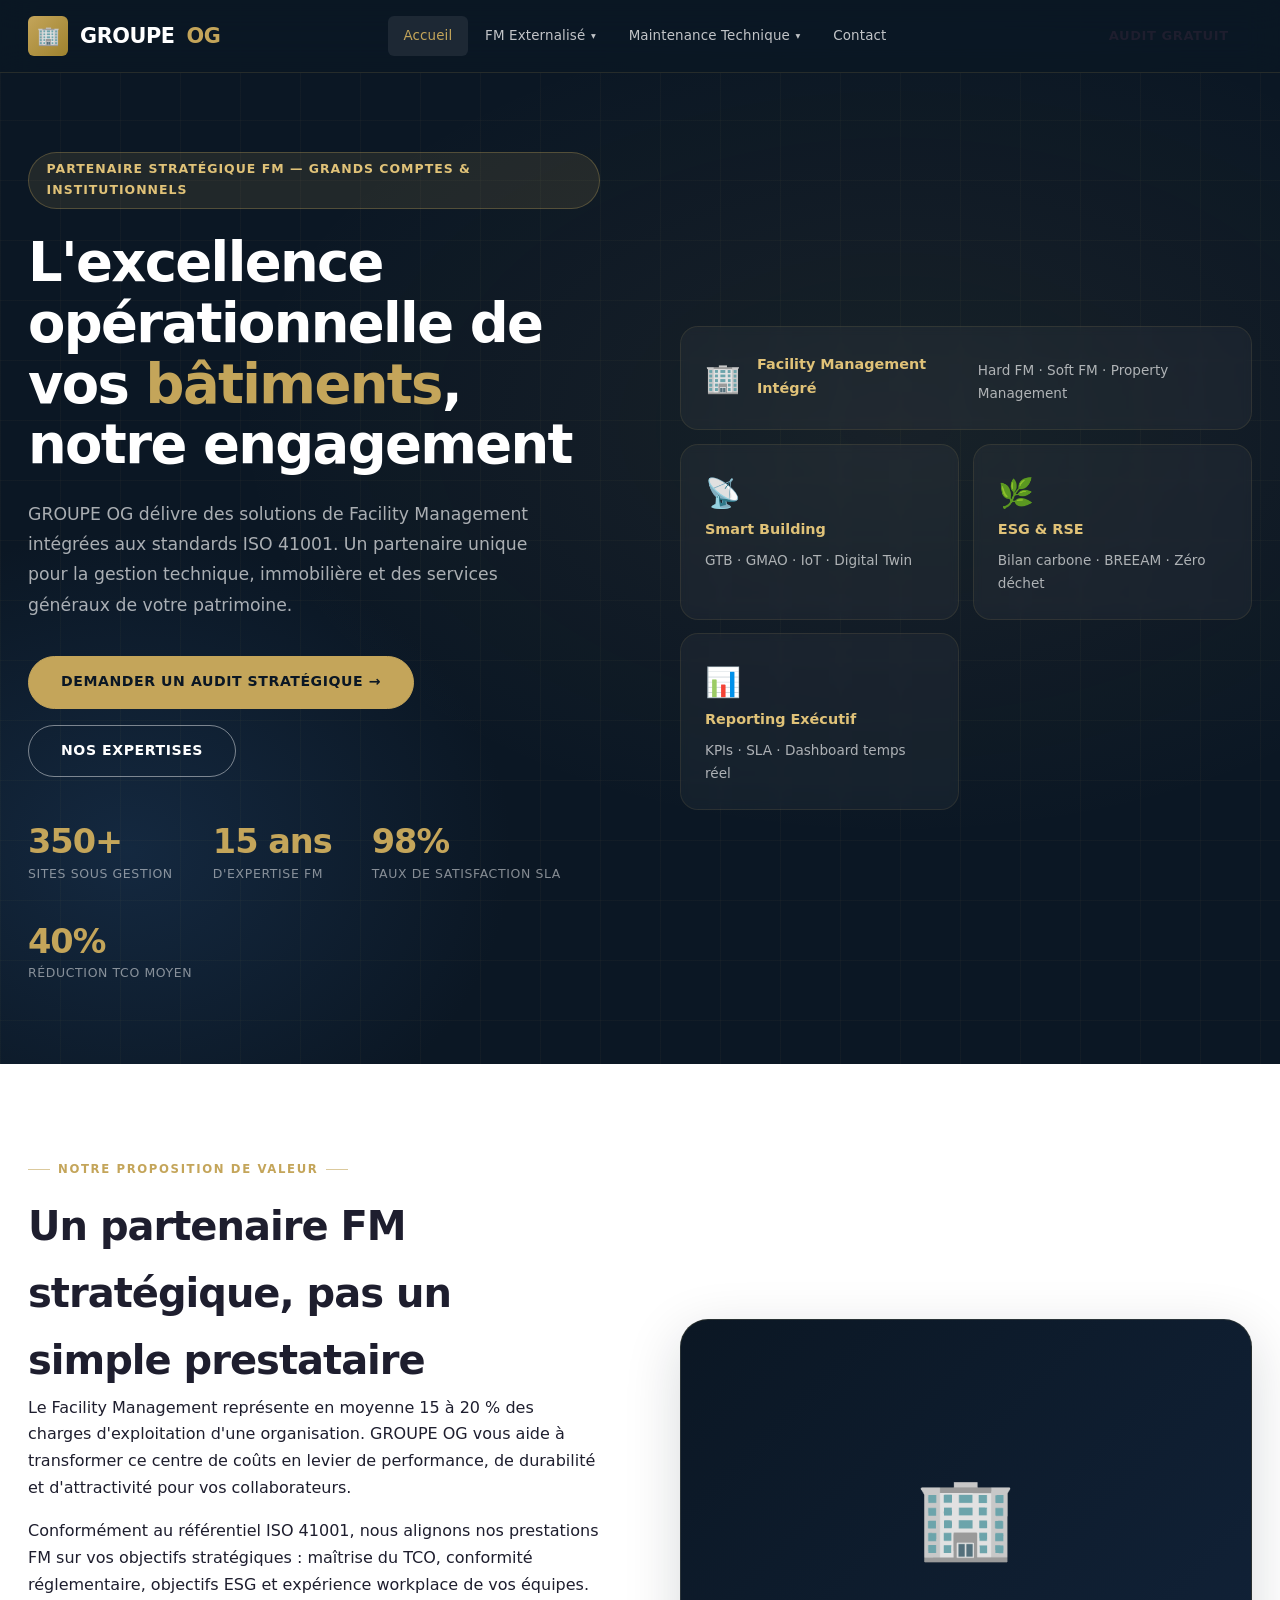
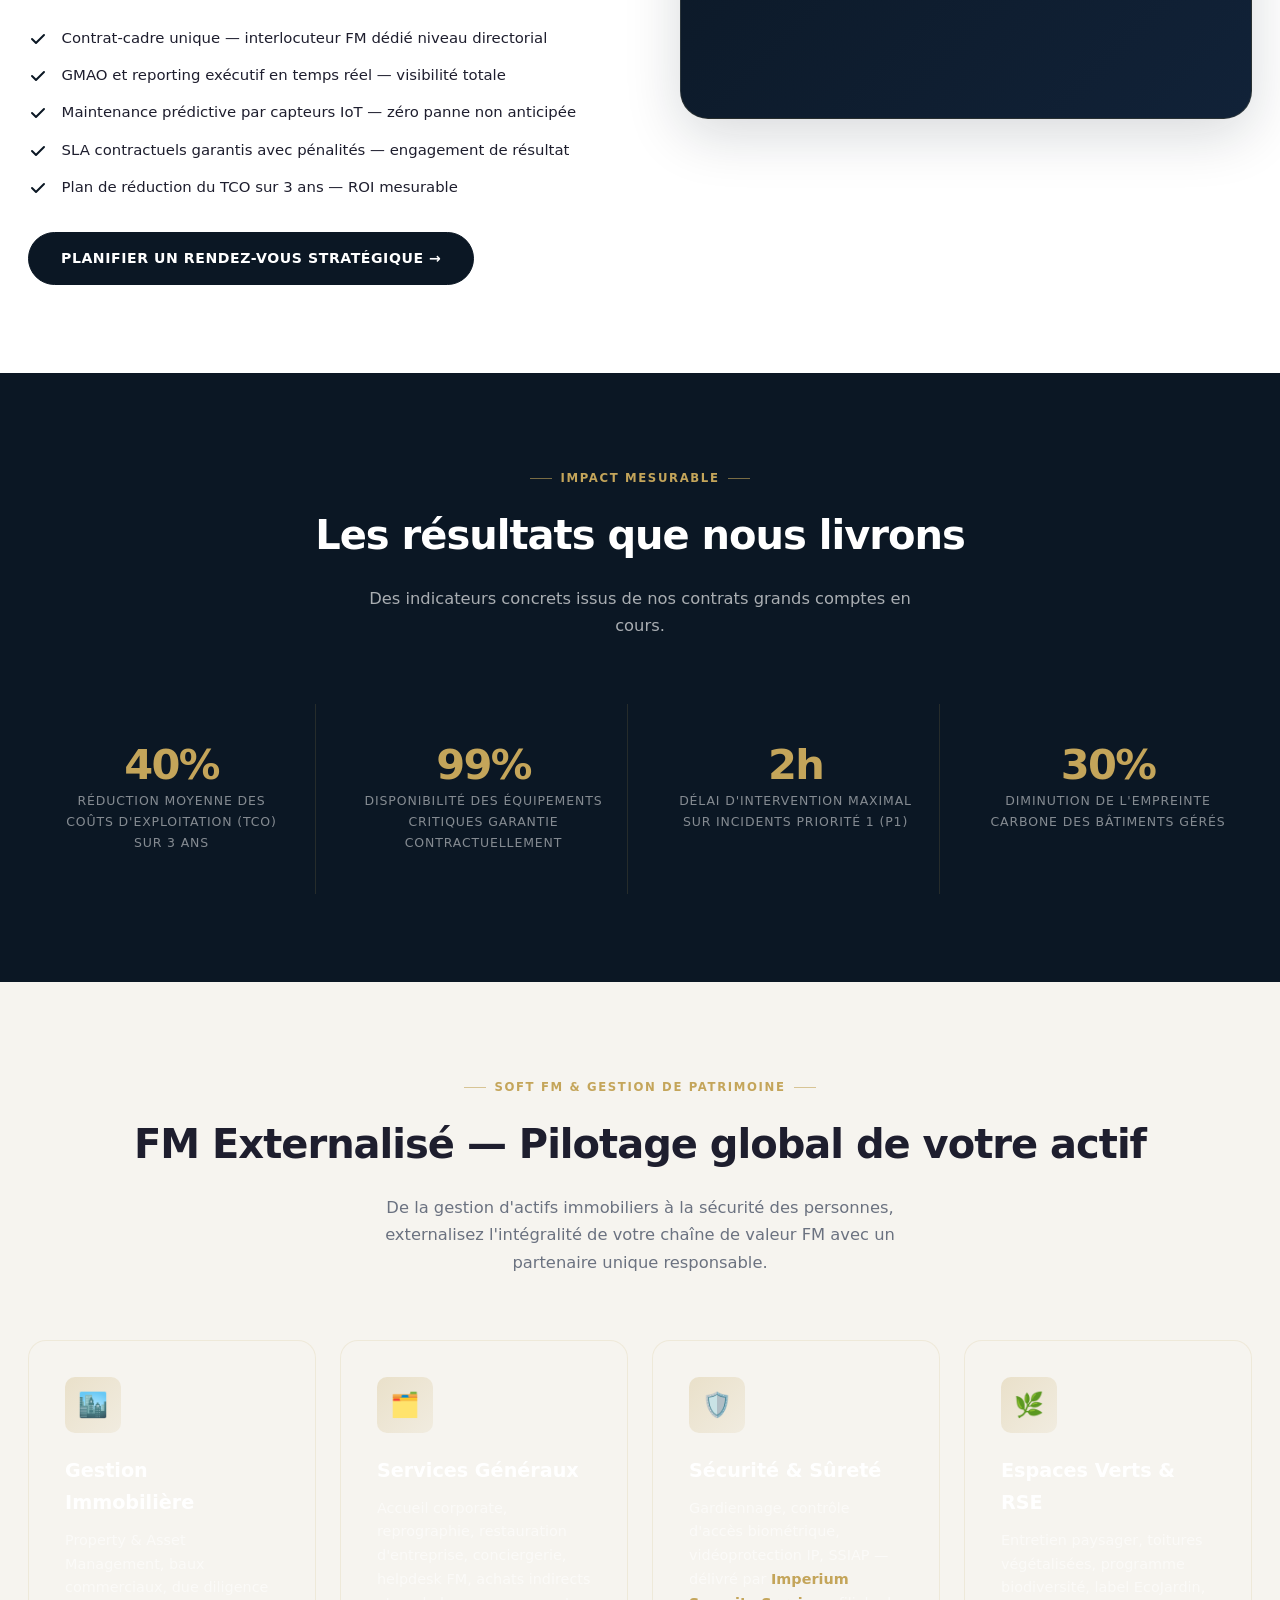
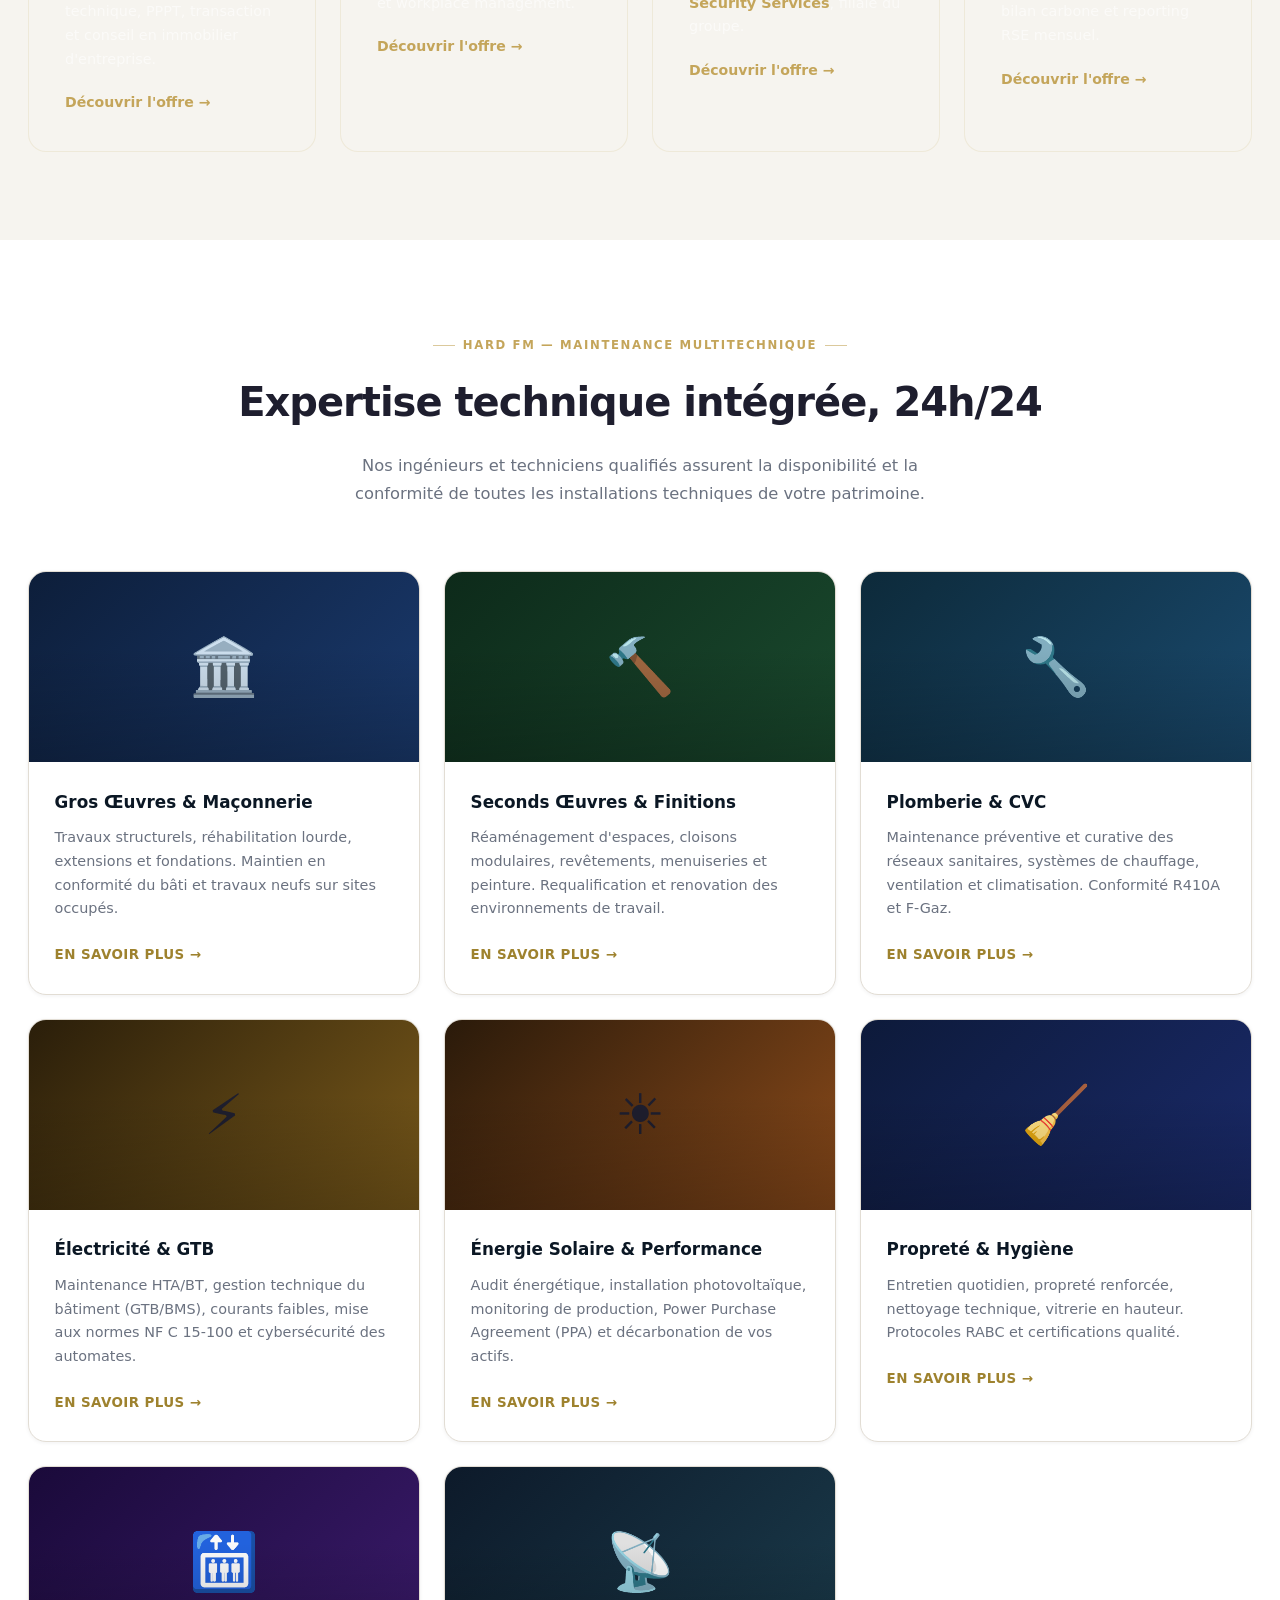
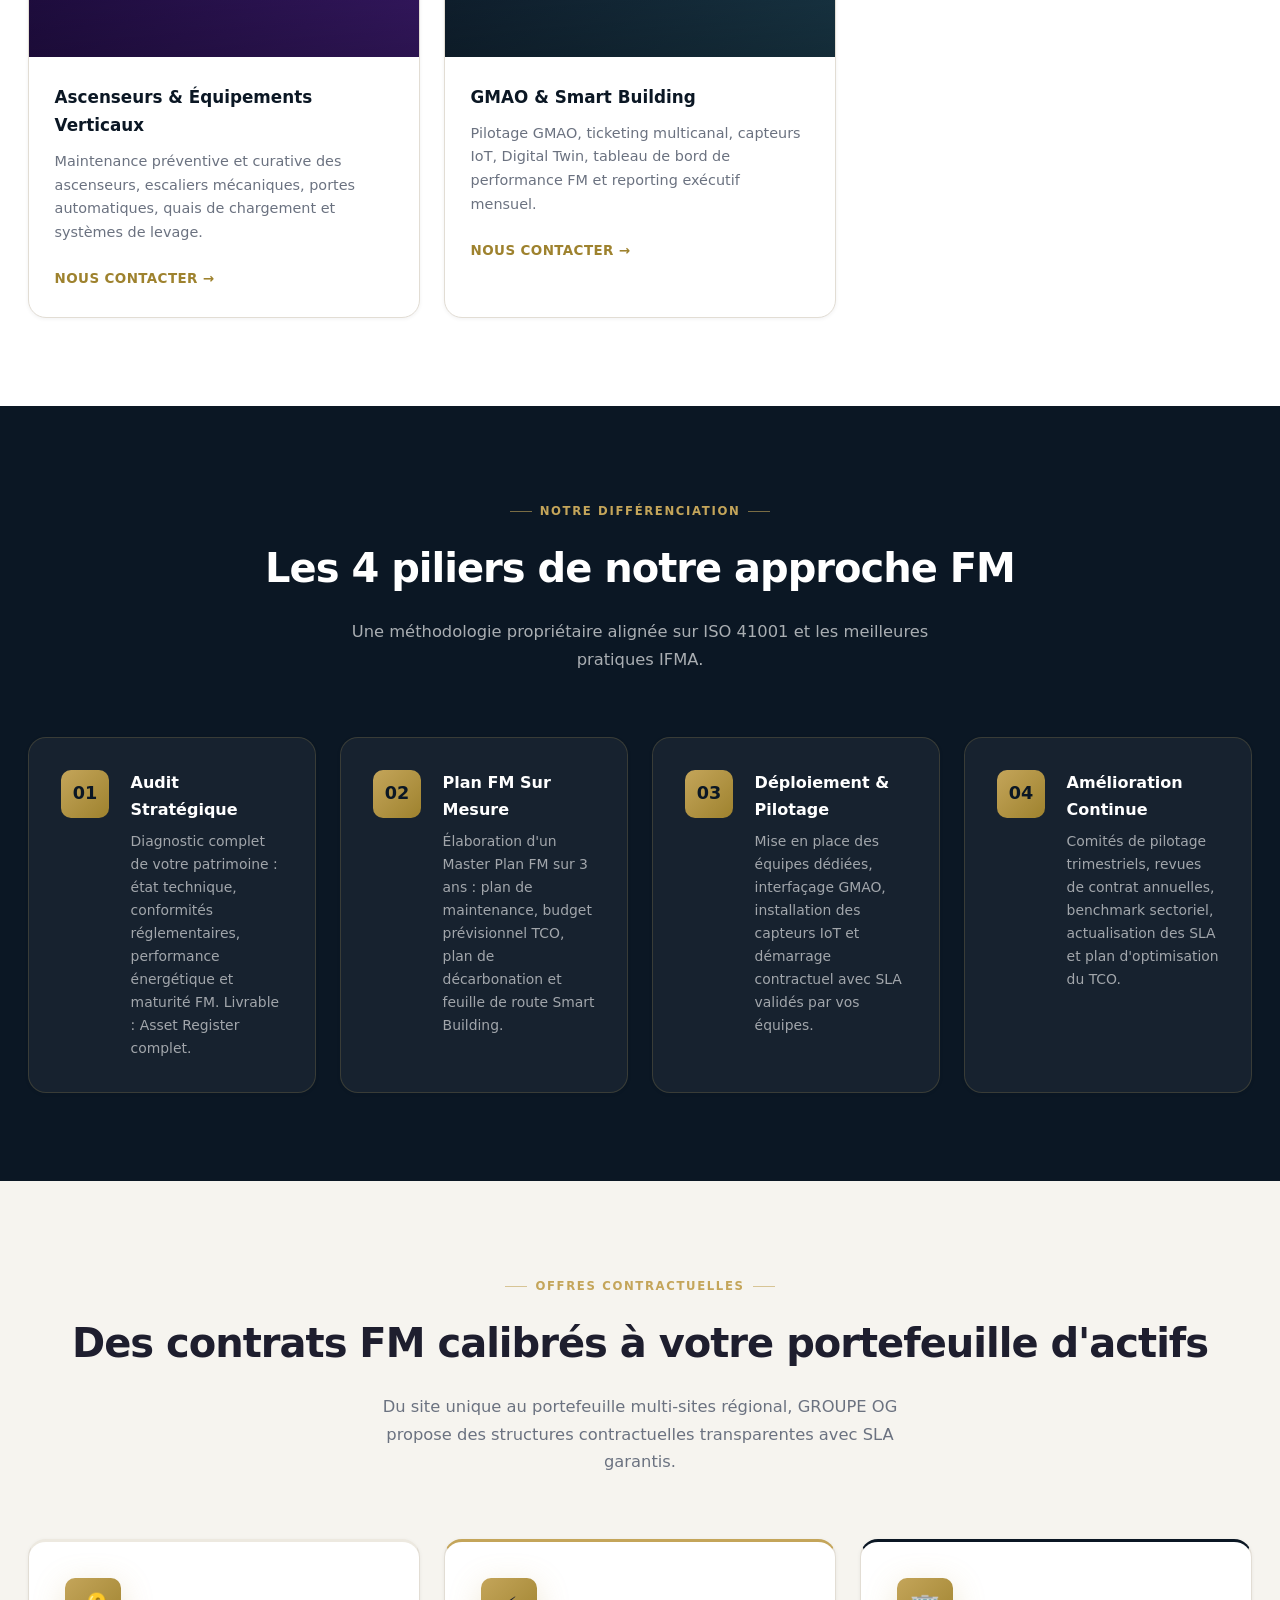
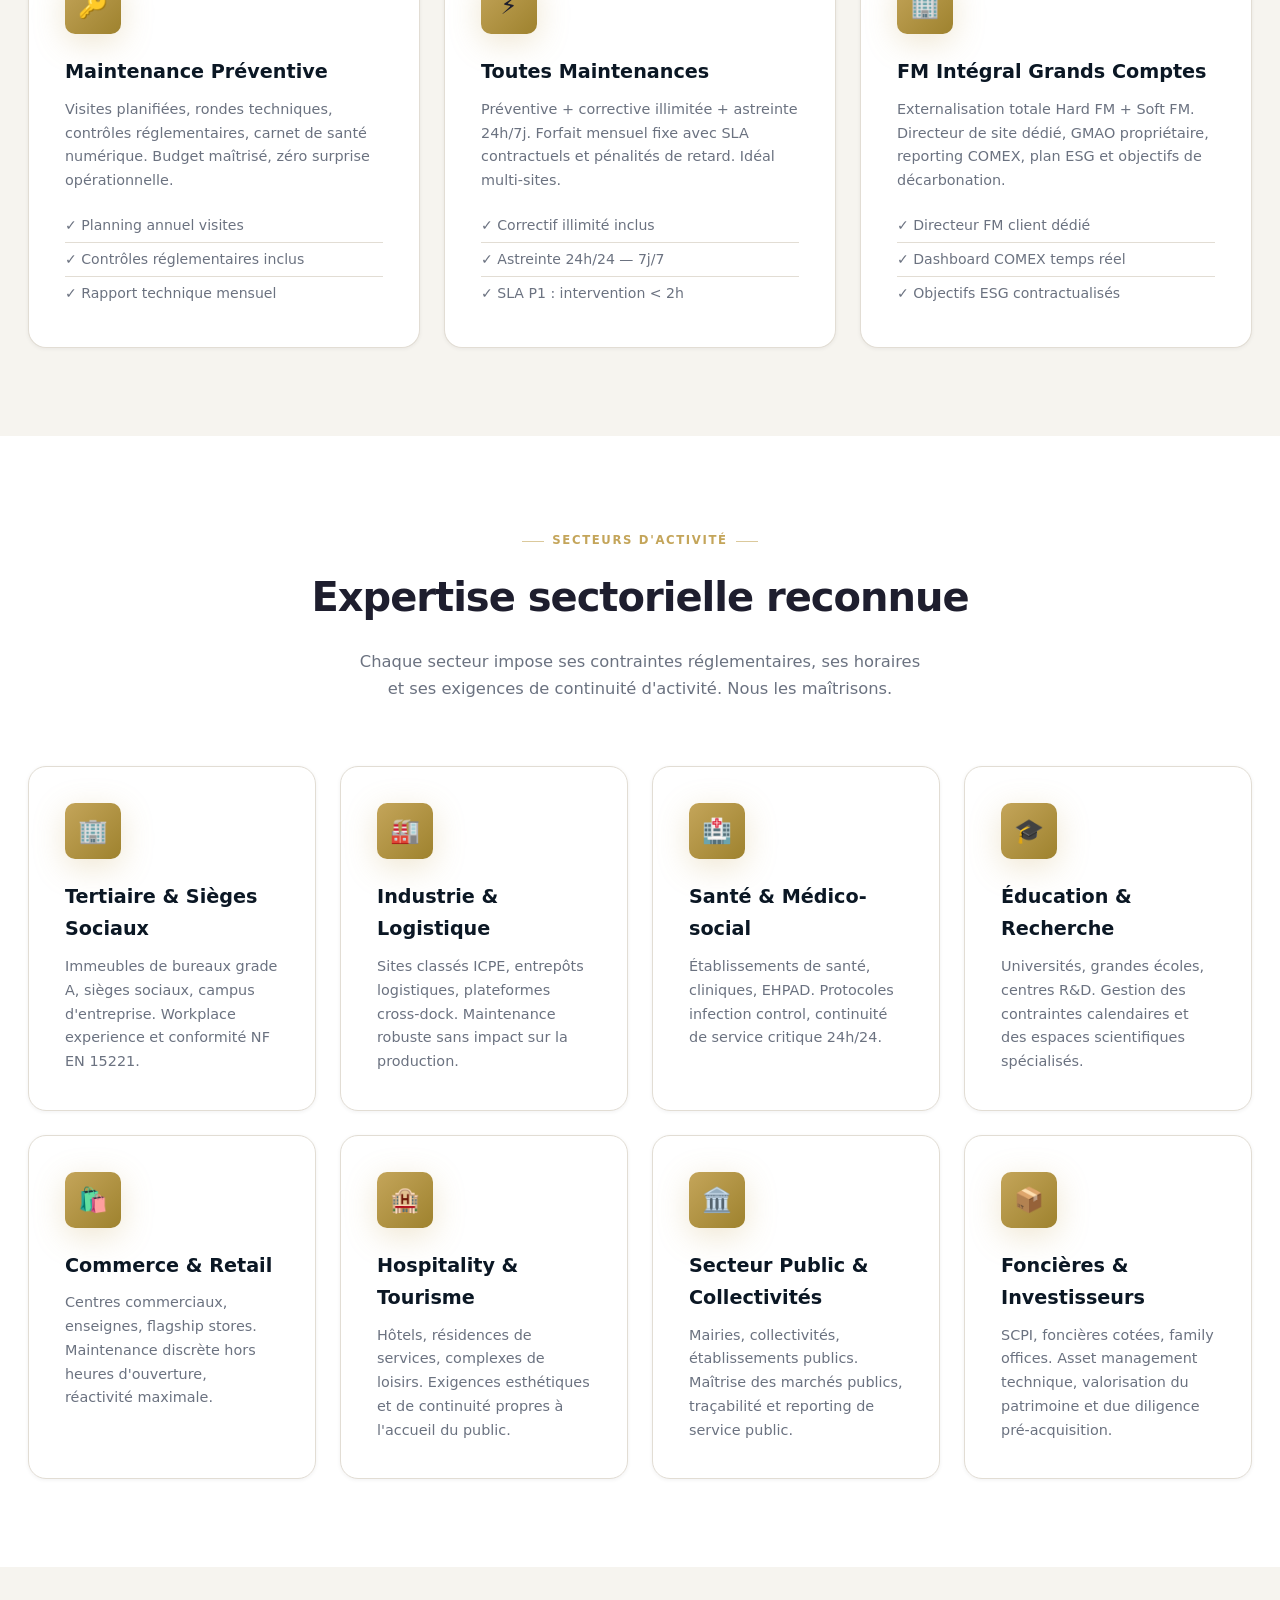
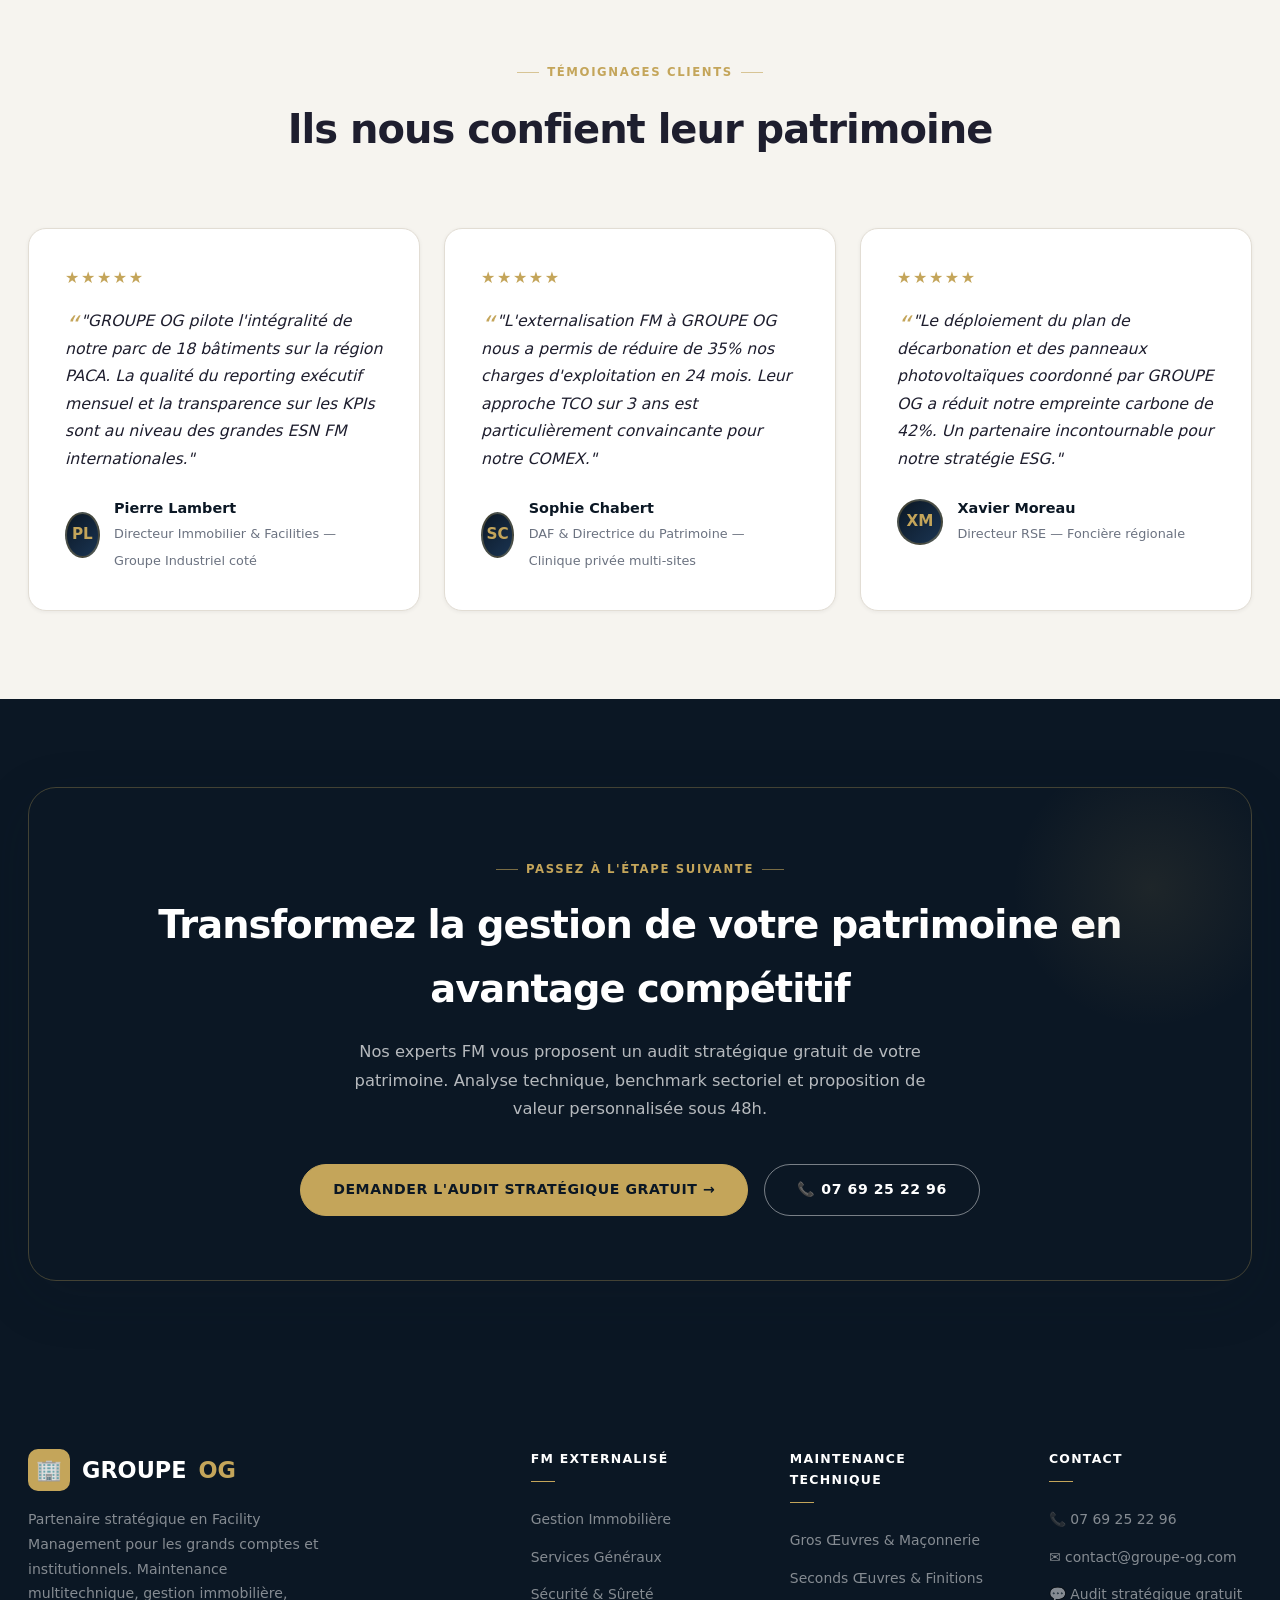
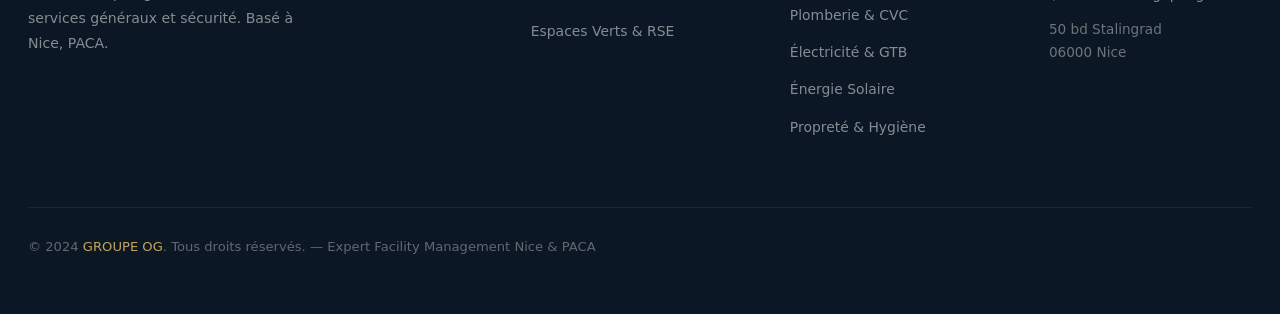
==== index.html @ 207b04fb "Initial commit — site web Groupe OG Co-Authored-By: Claude Sonnet 4.6 <noreply@anthropic.com>" ====
<!DOCTYPE html>
<html lang="fr">
<head>
  <meta charset="UTF-8">
  <meta name="viewport" content="width=device-width, initial-scale=1.0">
  <title>GROUPE OG – Facility Management & Maintenance Multitechnique</title>
  <meta name="description" content="GROUPE OG, partenaire stratégique en Facility Management pour grandes entreprises et institutionnels. ISO 41001, Smart Building, maintenance prédictive, ESG. Solutions FM globales à Nice et PACA.">
  <link rel="stylesheet" href="style.css">
</head>
<body>
<script src="nav.js"></script>

<!-- ========== HERO ========== -->
<section class="hero">
  <div class="hero-bg-pattern"></div>
  <div class="hero-bg-lines"></div>
  <div class="hero-container">
    <div class="hero-text">
      <div class="hero-tag">Partenaire stratégique FM — Grands Comptes &amp; Institutionnels</div>
      <h1 class="hero-title">L'excellence opérationnelle de vos <em>bâtiments</em>, notre engagement</h1>
      <p class="hero-desc">GROUPE OG délivre des solutions de Facility Management intégrées aux standards ISO 41001. Un partenaire unique pour la gestion technique, immobilière et des services généraux de votre patrimoine.</p>
      <div class="hero-btns">
        <a href="contact.html" class="btn btn-gold">Demander un audit stratégique →</a>
        <a href="#services" class="btn btn-outline-white">Nos expertises</a>
      </div>
      <div class="hero-stats">
        <div class="stat"><span class="stat-num" data-count="350" data-suffix="+">0+</span><span class="stat-label">Sites sous gestion</span></div>
        <div class="stat"><span class="stat-num" data-count="15" data-suffix=" ans">0 ans</span><span class="stat-label">D'expertise FM</span></div>
        <div class="stat"><span class="stat-num" data-count="98" data-suffix="%">0%</span><span class="stat-label">Taux de satisfaction SLA</span></div>
        <div class="stat"><span class="stat-num" data-count="40" data-suffix="%">0%</span><span class="stat-label">Réduction TCO moyen</span></div>
      </div>
    </div>
    <div class="hero-visual">
      <div class="hero-card">
        <div class="card-icon">🏢</div>
        <h4>Facility Management Intégré</h4>
        <p style="color:rgba(255,255,255,.65);font-size:.85rem;margin:.5rem 0 0">Hard FM · Soft FM · Property Management</p>
      </div>
      <div class="hero-card">
        <div class="card-icon">📡</div>
        <h4>Smart Building</h4>
        <p style="color:rgba(255,255,255,.65);font-size:.85rem;margin:.5rem 0 0">GTB · GMAO · IoT · Digital Twin</p>
      </div>
      <div class="hero-card">
        <div class="card-icon">🌿</div>
        <h4>ESG &amp; RSE</h4>
        <p style="color:rgba(255,255,255,.65);font-size:.85rem;margin:.5rem 0 0">Bilan carbone · BREEAM · Zéro déchet</p>
      </div>
      <div class="hero-card">
        <div class="card-icon">📊</div>
        <h4>Reporting Exécutif</h4>
        <p style="color:rgba(255,255,255,.65);font-size:.85rem;margin:.5rem 0 0">KPIs · SLA · Dashboard temps réel</p>
      </div>
    </div>
  </div>
</section>


<!-- ========== PROPOSITION DE VALEUR ========== -->
<section class="section">
  <div class="container">
    <div class="two-col">
      <div>
        <div class="eyebrow">Notre proposition de valeur</div>
        <h2>Un partenaire FM stratégique, pas un simple prestataire</h2>
        <p>Le Facility Management représente en moyenne 15 à 20 % des charges d'exploitation d'une organisation. GROUPE OG vous aide à transformer ce centre de coûts en levier de performance, de durabilité et d'attractivité pour vos collaborateurs.</p>
        <p>Conformément au référentiel ISO 41001, nous alignons nos prestations FM sur vos objectifs stratégiques : maîtrise du TCO, conformité réglementaire, objectifs ESG et expérience workplace de vos équipes.</p>
        <div class="check-list">
          <div class="check-item"><span>Contrat-cadre unique — interlocuteur FM dédié niveau directorial</span></div>
          <div class="check-item"><span>GMAO et reporting exécutif en temps réel — visibilité totale</span></div>
          <div class="check-item"><span>Maintenance prédictive par capteurs IoT — zéro panne non anticipée</span></div>
          <div class="check-item"><span>SLA contractuels garantis avec pénalités — engagement de résultat</span></div>
          <div class="check-item"><span>Plan de réduction du TCO sur 3 ans — ROI mesurable</span></div>
        </div>
        <a href="contact.html" class="btn btn-navy" style="margin-top:2rem;display:inline-block;">Planifier un rendez-vous stratégique →</a>
      </div>
      <div class="content-visual" style="background:linear-gradient(135deg,var(--navy),var(--navy-mid));color:var(--gold);font-size:5rem;">🏢</div>
    </div>
  </div>
</section>

<!-- ========== STATS IMPACT ========== -->
<section class="section section-dark">
  <div class="container">
    <div class="section-header">
      <div class="eyebrow" style="color:var(--gold);">Impact mesurable</div>
      <h2 style="color:white;">Les résultats que nous livrons</h2>
      <p style="color:rgba(255,255,255,.65);">Des indicateurs concrets issus de nos contrats grands comptes en cours.</p>
    </div>
    <div class="cards-grid cards-grid-4">
      <div class="stat-card">
        <span class="stat-num" data-count="40" data-suffix="%">0%</span>
        <span class="stat-label">Réduction moyenne des coûts d'exploitation (TCO) sur 3 ans</span>
      </div>
      <div class="stat-card">
        <span class="stat-num" data-count="99" data-suffix="%">0%</span>
        <span class="stat-label">Disponibilité des équipements critiques garantie contractuellement</span>
      </div>
      <div class="stat-card">
        <span class="stat-num" data-count="2" data-suffix="h">0h</span>
        <span class="stat-label">Délai d'intervention maximal sur incidents priorité 1 (P1)</span>
      </div>
      <div class="stat-card">
        <span class="stat-num" data-count="30" data-suffix="%">0%</span>
        <span class="stat-label">Diminution de l'empreinte carbone des bâtiments gérés</span>
      </div>
    </div>
  </div>
</section>

<!-- ========== FM EXTERNALISÉ ========== -->
<section class="section section-light" id="services">
  <div class="container">
    <div class="section-header">
      <div class="eyebrow">Soft FM &amp; Gestion de patrimoine</div>
      <h2>FM Externalisé — Pilotage global de votre actif</h2>
      <p>De la gestion d'actifs immobiliers à la sécurité des personnes, externalisez l'intégralité de votre chaîne de valeur FM avec un partenaire unique responsable.</p>
    </div>
    <div class="cards-grid cards-grid-4">

      <div class="feature-card-dark" onclick="location.href='immobilier.html'" style="cursor:pointer;">
        <div class="feature-icon" style="color:var(--gold);">🏙️</div>
        <h3>Gestion Immobilière</h3>
        <p>Property &amp; Asset Management, baux commerciaux, due diligence technique, PPPT, transaction et conseil en immobilier d'entreprise.</p>
        <a href="immobilier.html" style="color:var(--gold);font-weight:700;font-size:.88rem;display:block;margin-top:1.25rem;text-decoration:none;">Découvrir l'offre →</a>
      </div>

      <div class="feature-card-dark" onclick="location.href='services-generaux.html'" style="cursor:pointer;">
        <div class="feature-icon" style="color:var(--gold);">🗂️</div>
        <h3>Services Généraux</h3>
        <p>Accueil corporate, reprographie, restauration d'entreprise, conciergerie, helpdesk FM, achats indirects et workplace management.</p>
        <a href="services-generaux.html" style="color:var(--gold);font-weight:700;font-size:.88rem;display:block;margin-top:1.25rem;text-decoration:none;">Découvrir l'offre →</a>
      </div>

      <div class="feature-card-dark" onclick="location.href='securite-surete.html'" style="cursor:pointer;">
        <div class="feature-icon" style="color:var(--gold);">🛡️</div>
        <h3>Sécurité &amp; Sûreté</h3>
        <p>Gardiennage, contrôle d'accès biométrique, vidéoprotection IP, SSIAP — délivré par <strong style="color:var(--gold);">Imperium Security Services</strong>, filiale du groupe.</p>
        <a href="securite-surete.html" style="color:var(--gold);font-weight:700;font-size:.88rem;display:block;margin-top:1.25rem;text-decoration:none;">Découvrir l'offre →</a>
      </div>

      <div class="feature-card-dark" onclick="location.href='espaces-verts.html'" style="cursor:pointer;">
        <div class="feature-icon" style="color:var(--gold);">🌿</div>
        <h3>Espaces Verts &amp; RSE</h3>
        <p>Entretien paysager, toitures végétalisées, programme biodiversité, label EcoJardin, bilan carbone et reporting RSE mensuel.</p>
        <a href="espaces-verts.html" style="color:var(--gold);font-weight:700;font-size:.88rem;display:block;margin-top:1.25rem;text-decoration:none;">Découvrir l'offre →</a>
      </div>

    </div>
  </div>
</section>

<!-- ========== MAINTENANCE TECHNIQUE ========== -->
<section class="section">
  <div class="container">
    <div class="section-header">
      <div class="eyebrow">Hard FM — Maintenance multitechnique</div>
      <h2>Expertise technique intégrée, 24h/24</h2>
      <p>Nos ingénieurs et techniciens qualifiés assurent la disponibilité et la conformité de toutes les installations techniques de votre patrimoine.</p>
    </div>
    <div class="cards-grid cards-grid-3">

      <div class="service-card">
        <div class="service-card-img" style="background:linear-gradient(135deg,#0d1e3a,#1a3a6e);">🏛️</div>
        <div class="service-card-body">
          <h3>Gros Œuvres &amp; Maçonnerie</h3>
          <p>Travaux structurels, réhabilitation lourde, extensions et fondations. Maintien en conformité du bâti et travaux neufs sur sites occupés.</p>
          <a href="gros-oeuvres.html" class="service-card-link">En savoir plus →</a>
        </div>
      </div>

      <div class="service-card">
        <div class="service-card-img" style="background:linear-gradient(135deg,#0d2a1a,#1a4a2e);">🔨</div>
        <div class="service-card-body">
          <h3>Seconds Œuvres &amp; Finitions</h3>
          <p>Réaménagement d'espaces, cloisons modulaires, revêtements, menuiseries et peinture. Requalification et renovation des environnements de travail.</p>
          <a href="seconds-oeuvres.html" class="service-card-link">En savoir plus →</a>
        </div>
      </div>

      <div class="service-card">
        <div class="service-card-img" style="background:linear-gradient(135deg,#0d2a3a,#1a4a6e);">🔧</div>
        <div class="service-card-body">
          <h3>Plomberie &amp; CVC</h3>
          <p>Maintenance préventive et curative des réseaux sanitaires, systèmes de chauffage, ventilation et climatisation. Conformité R410A et F-Gaz.</p>
          <a href="plomberie-chauffage.html" class="service-card-link">En savoir plus →</a>
        </div>
      </div>

      <div class="service-card">
        <div class="service-card-img" style="background:linear-gradient(135deg,#2a1e0a,#7a5a1a);">⚡</div>
        <div class="service-card-body">
          <h3>Électricité &amp; GTB</h3>
          <p>Maintenance HTA/BT, gestion technique du bâtiment (GTB/BMS), courants faibles, mise aux normes NF C 15-100 et cybersécurité des automates.</p>
          <a href="electricite.html" class="service-card-link">En savoir plus →</a>
        </div>
      </div>

      <div class="service-card">
        <div class="service-card-img" style="background:linear-gradient(135deg,#2a1a0a,#8a4a1a);">☀️</div>
        <div class="service-card-body">
          <h3>Énergie Solaire &amp; Performance</h3>
          <p>Audit énergétique, installation photovoltaïque, monitoring de production, Power Purchase Agreement (PPA) et décarbonation de vos actifs.</p>
          <a href="photovoltaique.html" class="service-card-link">En savoir plus →</a>
        </div>
      </div>

      <div class="service-card">
        <div class="service-card-img" style="background:linear-gradient(135deg,#0d1a3a,#1a2a6a);">🧹</div>
        <div class="service-card-body">
          <h3>Propreté &amp; Hygiène</h3>
          <p>Entretien quotidien, propreté renforcée, nettoyage technique, vitrerie en hauteur. Protocoles RABC et certifications qualité.</p>
          <a href="nettoyage.html" class="service-card-link">En savoir plus →</a>
        </div>
      </div>

      <div class="service-card">
        <div class="service-card-img" style="background:linear-gradient(135deg,#1a0a3a,#3a1a6a);">🛗</div>
        <div class="service-card-body">
          <h3>Ascenseurs &amp; Équipements Verticaux</h3>
          <p>Maintenance préventive et curative des ascenseurs, escaliers mécaniques, portes automatiques, quais de chargement et systèmes de levage.</p>
          <a href="contact.html" class="service-card-link">Nous contacter →</a>
        </div>
      </div>

      <div class="service-card">
        <div class="service-card-img" style="background:linear-gradient(135deg,#0d1a2a,#1a3a4a);">📡</div>
        <div class="service-card-body">
          <h3>GMAO &amp; Smart Building</h3>
          <p>Pilotage GMAO, ticketing multicanal, capteurs IoT, Digital Twin, tableau de bord de performance FM et reporting exécutif mensuel.</p>
          <a href="contact.html" class="service-card-link">Nous contacter →</a>
        </div>
      </div>

    </div>
  </div>
</section>

<!-- ========== PILIERS FM ========== -->
<section class="section section-dark">
  <div class="container">
    <div class="section-header">
      <div class="eyebrow" style="color:var(--gold);">Notre différenciation</div>
      <h2 style="color:white;">Les 4 piliers de notre approche FM</h2>
      <p style="color:rgba(255,255,255,.65);">Une méthodologie propriétaire alignée sur ISO 41001 et les meilleures pratiques IFMA.</p>
    </div>
    <div class="cards-grid cards-grid-4">
      <div class="pillar" style="background:rgba(255,255,255,.05);border-color:rgba(196,165,90,.2);">
        <div style="min-width:48px;height:48px;background:linear-gradient(135deg,var(--gold),var(--gold-dark));border-radius:var(--radius);display:flex;align-items:center;justify-content:center;font-size:1.1rem;font-weight:900;color:var(--navy);flex-shrink:0;">01</div>
        <div><h3 style="color:var(--white);">Audit Stratégique</h3>

        <p style="color:rgba(255,255,255,.6);">Diagnostic complet de votre patrimoine : état technique, conformités réglementaires, performance énergétique et maturité FM. Livrable : Asset Register complet.</p></div>
      </div>
      <div class="pillar" style="background:rgba(255,255,255,.05);border-color:rgba(196,165,90,.2);">
        <div style="min-width:48px;height:48px;background:linear-gradient(135deg,var(--gold),var(--gold-dark));border-radius:var(--radius);display:flex;align-items:center;justify-content:center;font-size:1.1rem;font-weight:900;color:var(--navy);flex-shrink:0;">02</div>
        <div><h3 style="color:var(--white);">Plan FM Sur Mesure</h3>
        <p style="color:rgba(255,255,255,.6);">Élaboration d'un Master Plan FM sur 3 ans : plan de maintenance, budget prévisionnel TCO, plan de décarbonation et feuille de route Smart Building.</p></div>
      </div>
      <div class="pillar" style="background:rgba(255,255,255,.05);border-color:rgba(196,165,90,.2);">
        <div style="min-width:48px;height:48px;background:linear-gradient(135deg,var(--gold),var(--gold-dark));border-radius:var(--radius);display:flex;align-items:center;justify-content:center;font-size:1.1rem;font-weight:900;color:var(--navy);flex-shrink:0;">03</div>
        <div><h3 style="color:var(--white);">Déploiement &amp; Pilotage</h3>
        <p style="color:rgba(255,255,255,.6);">Mise en place des équipes dédiées, interfaçage GMAO, installation des capteurs IoT et démarrage contractuel avec SLA validés par vos équipes.</p></div>
      </div>
      <div class="pillar" style="background:rgba(255,255,255,.05);border-color:rgba(196,165,90,.2);">
        <div style="min-width:48px;height:48px;background:linear-gradient(135deg,var(--gold),var(--gold-dark));border-radius:var(--radius);display:flex;align-items:center;justify-content:center;font-size:1.1rem;font-weight:900;color:var(--navy);flex-shrink:0;">04</div>
        <div><h3 style="color:var(--white);">Amélioration Continue</h3>
        <p style="color:rgba(255,255,255,.6);">Comités de pilotage trimestriels, revues de contrat annuelles, benchmark sectoriel, actualisation des SLA et plan d'optimisation du TCO.</p></div>
      </div>
    </div>
  </div>
</section>

<!-- ========== CONTRATS ========== -->
<section class="section section-light">
  <div class="container">
    <div class="section-header">
      <div class="eyebrow">Offres contractuelles</div>
      <h2>Des contrats FM calibrés à votre portefeuille d'actifs</h2>
      <p>Du site unique au portefeuille multi-sites régional, GROUPE OG propose des structures contractuelles transparentes avec SLA garantis.</p>
    </div>
    <div class="cards-grid cards-grid-3">
      <div class="feature-card" style="border-top:3px solid var(--stone);">
        <div class="feature-icon">🔑</div>
        <h3>Maintenance Préventive</h3>
        <p>Visites planifiées, rondes techniques, contrôles réglementaires, carnet de santé numérique. Budget maîtrisé, zéro surprise opérationnelle.</p>
        <ul style="list-style:none;padding:0;margin:1rem 0 0;font-size:.88rem;color:var(--muted);">
          <li style="padding:.3rem 0;border-bottom:1px solid var(--border);">✓ Planning annuel visites</li>
          <li style="padding:.3rem 0;border-bottom:1px solid var(--border);">✓ Contrôles réglementaires inclus</li>
          <li style="padding:.3rem 0;">✓ Rapport technique mensuel</li>
        </ul>
      </div>
      <div class="feature-card" style="border-top:3px solid var(--gold);">
        <div class="feature-icon">⚡</div>
        <h3>Toutes Maintenances</h3>
        <p>Préventive + corrective illimitée + astreinte 24h/7j. Forfait mensuel fixe avec SLA contractuels et pénalités de retard. Idéal multi-sites.</p>
        <ul style="list-style:none;padding:0;margin:1rem 0 0;font-size:.88rem;color:var(--muted);">
          <li style="padding:.3rem 0;border-bottom:1px solid var(--border);">✓ Correctif illimité inclus</li>
          <li style="padding:.3rem 0;border-bottom:1px solid var(--border);">✓ Astreinte 24h/24 — 7j/7</li>
          <li style="padding:.3rem 0;">✓ SLA P1 : intervention &lt; 2h</li>
        </ul>
      </div>
      <div class="feature-card" style="border-top:3px solid var(--navy);">
        <div class="feature-icon">🏢</div>
        <h3>FM Intégral Grands Comptes</h3>
        <p>Externalisation totale Hard FM + Soft FM. Directeur de site dédié, GMAO propriétaire, reporting COMEX, plan ESG et objectifs de décarbonation.</p>
        <ul style="list-style:none;padding:0;margin:1rem 0 0;font-size:.88rem;color:var(--muted);">
          <li style="padding:.3rem 0;border-bottom:1px solid var(--border);">✓ Directeur FM client dédié</li>
          <li style="padding:.3rem 0;border-bottom:1px solid var(--border);">✓ Dashboard COMEX temps réel</li>
          <li style="padding:.3rem 0;">✓ Objectifs ESG contractualisés</li>
        </ul>
      </div>
    </div>
  </div>
</section>

<!-- ========== SECTEURS ========== -->
<section class="section">
  <div class="container">
    <div class="section-header">
      <div class="eyebrow">Secteurs d'activité</div>
      <h2>Expertise sectorielle reconnue</h2>
      <p>Chaque secteur impose ses contraintes réglementaires, ses horaires et ses exigences de continuité d'activité. Nous les maîtrisons.</p>
    </div>
    <div class="cards-grid cards-grid-4">
      <div class="feature-card">
        <div class="feature-icon">🏢</div>
        <h3>Tertiaire &amp; Sièges Sociaux</h3>
        <p>Immeubles de bureaux grade A, sièges sociaux, campus d'entreprise. Workplace experience et conformité NF EN 15221.</p>
      </div>
      <div class="feature-card">
        <div class="feature-icon">🏭</div>
        <h3>Industrie &amp; Logistique</h3>
        <p>Sites classés ICPE, entrepôts logistiques, plateformes cross-dock. Maintenance robuste sans impact sur la production.</p>
      </div>
      <div class="feature-card">
        <div class="feature-icon">🏥</div>
        <h3>Santé &amp; Médico-social</h3>
        <p>Établissements de santé, cliniques, EHPAD. Protocoles infection control, continuité de service critique 24h/24.</p>
      </div>
      <div class="feature-card">
        <div class="feature-icon">🎓</div>
        <h3>Éducation &amp; Recherche</h3>
        <p>Universités, grandes écoles, centres R&amp;D. Gestion des contraintes calendaires et des espaces scientifiques spécialisés.</p>
      </div>
      <div class="feature-card">
        <div class="feature-icon">🛍️</div>
        <h3>Commerce &amp; Retail</h3>
        <p>Centres commerciaux, enseignes, flagship stores. Maintenance discrète hors heures d'ouverture, réactivité maximale.</p>
      </div>
      <div class="feature-card">
        <div class="feature-icon">🏨</div>
        <h3>Hospitality &amp; Tourisme</h3>
        <p>Hôtels, résidences de services, complexes de loisirs. Exigences esthétiques et de continuité propres à l'accueil du public.</p>
      </div>
      <div class="feature-card">
        <div class="feature-icon">🏛️</div>
        <h3>Secteur Public &amp; Collectivités</h3>
        <p>Mairies, collectivités, établissements publics. Maîtrise des marchés publics, traçabilité et reporting de service public.</p>
      </div>
      <div class="feature-card">
        <div class="feature-icon">📦</div>
        <h3>Foncières &amp; Investisseurs</h3>
        <p>SCPI, foncières cotées, family offices. Asset management technique, valorisation du patrimoine et due diligence pré-acquisition.</p>
      </div>
    </div>
  </div>
</section>

<!-- ========== TÉMOIGNAGES ========== -->
<section class="section section-light">
  <div class="container">
    <div class="section-header">
      <div class="eyebrow">Témoignages clients</div>
      <h2>Ils nous confient leur patrimoine</h2>
    </div>
    <div class="cards-grid cards-grid-3">
      <div class="testimonial-card">
        <div class="testimonial-stars">★★★★★</div>
        <p class="testimonial-quote">"GROUPE OG pilote l'intégralité de notre parc de 18 bâtiments sur la région PACA. La qualité du reporting exécutif mensuel et la transparence sur les KPIs sont au niveau des grandes ESN FM internationales."</p>
        <div class="testimonial-author">
          <div class="author-avatar">PL</div>
          <div class="author-info"><h4>Pierre Lambert</h4><span>Directeur Immobilier &amp; Facilities — Groupe Industriel coté</span></div>
        </div>
      </div>
      <div class="testimonial-card">
        <div class="testimonial-stars">★★★★★</div>
        <p class="testimonial-quote">"L'externalisation FM à GROUPE OG nous a permis de réduire de 35% nos charges d'exploitation en 24 mois. Leur approche TCO sur 3 ans est particulièrement convaincante pour notre COMEX."</p>
        <div class="testimonial-author">
          <div class="author-avatar">SC</div>
          <div class="author-info"><h4>Sophie Chabert</h4><span>DAF &amp; Directrice du Patrimoine — Clinique privée multi-sites</span></div>
        </div>
      </div>
      <div class="testimonial-card">
        <div class="testimonial-stars">★★★★★</div>
        <p class="testimonial-quote">"Le déploiement du plan de décarbonation et des panneaux photovoltaïques coordonné par GROUPE OG a réduit notre empreinte carbone de 42%. Un partenaire incontournable pour notre stratégie ESG."</p>
        <div class="testimonial-author">
          <div class="author-avatar">XM</div>
          <div class="author-info"><h4>Xavier Moreau</h4><span>Directeur RSE — Foncière régionale</span></div>
        </div>
      </div>
    </div>
  </div>
</section>

<!-- ========== CTA FINAL ========== -->
<section class="section section-dark">
  <div class="container">
    <div class="cta-banner" style="background:transparent;border:1px solid rgba(196,165,90,.3);padding:4rem;">
      <div class="eyebrow" style="color:var(--gold);justify-content:center;">Passez à l'étape suivante</div>
      <h2 style="color:white;font-size:2.4rem;">Transformez la gestion de votre patrimoine en avantage compétitif</h2>
      <p style="color:rgba(255,255,255,.7);max-width:600px;margin:0 auto 2.5rem;">Nos experts FM vous proposent un audit stratégique gratuit de votre patrimoine. Analyse technique, benchmark sectoriel et proposition de valeur personnalisée sous 48h.</p>
      <div style="display:flex;gap:1rem;justify-content:center;flex-wrap:wrap;">
        <a href="contact.html" class="btn btn-gold">Demander l'audit stratégique gratuit →</a>
        <a href="tel:+33769252296" class="btn btn-outline-white">📞 07 69 25 22 96</a>
      </div>
    </div>
  </div>
</section>

<!-- ========== FOOTER ========== -->
<footer>
  <div class="footer-grid">
    <div class="footer-brand">
      <div style="display:flex;align-items:center;gap:.75rem;color:white;font-weight:800;font-size:1.4rem;margin-bottom:.75rem;">
        <div style="width:42px;height:42px;background:var(--gold);border-radius:10px;display:flex;align-items:center;justify-content:center;font-size:1.3rem;">🏢</div>
        GROUPE<span style="color:var(--gold)">OG</span>
      </div>
      <p>Partenaire stratégique en Facility Management pour les grands comptes et institutionnels. Maintenance multitechnique, gestion immobilière, services généraux et sécurité. Basé à Nice, PACA.</p>
      <div style="margin-top:1.25rem;display:flex;flex-wrap:wrap;gap:.5rem;">
      </div>
    </div>
    <div class="footer-col">
      <h4>FM Externalisé</h4>
      <ul>
        <li><a href="immobilier.html">Gestion Immobilière</a></li>
        <li><a href="services-generaux.html">Services Généraux</a></li>
        <li><a href="securite-surete.html">Sécurité &amp; Sûreté</a></li>
        <li><a href="espaces-verts.html">Espaces Verts &amp; RSE</a></li>
      </ul>
    </div>
    <div class="footer-col">
      <h4>Maintenance Technique</h4>
      <ul>
        <li><a href="gros-oeuvres.html">Gros Œuvres &amp; Maçonnerie</a></li>
        <li><a href="seconds-oeuvres.html">Seconds Œuvres &amp; Finitions</a></li>
        <li><a href="plomberie-chauffage.html">Plomberie &amp; CVC</a></li>
        <li><a href="electricite.html">Électricité &amp; GTB</a></li>
        <li><a href="photovoltaique.html">Énergie Solaire</a></li>
        <li><a href="nettoyage.html">Propreté &amp; Hygiène</a></li>
      </ul>
    </div>
    <div class="footer-col">
      <h4>Contact</h4>
      <ul>
        <li><a href="tel:+33769252296">📞 07 69 25 22 96</a></li>
        <li><a href="mailto:contact@groupe-og.com">✉️ contact@groupe-og.com</a></li>
        <li><a href="contact.html">💬 Audit stratégique gratuit</a></li>
        <li style="color:rgba(255,255,255,.4);font-size:.85rem;margin-top:.5rem;">50 bd Stalingrad<br>06000 Nice</li>
      </ul>
    </div>
  </div>
  <div class="footer-bottom"><p>© 2024 <span>GROUPE OG</span>. Tous droits réservés. — Expert Facility Management Nice &amp; PACA</p></div>
</footer>

<button id="scroll-top">↑</button>
<script src="script.js"></script>
</body>
</html>
---- style.css ----
/* ============================================================
   GROUPE OG – Premium Corporate FM  |  style.css
   ============================================================ */

/* ---- RESET ---- */
*, *::before, *::after { box-sizing: border-box; margin: 0; padding: 0; }

/* ---- TOKENS ---- */
:root {
  --navy:        #0b1724;
  --navy-mid:    #112238;
  --navy-light:  #1a3452;
  --gold:        #c4a55a;
  --gold-light:  #e0c278;
  --gold-dark:   #9e822e;
  --white:       #ffffff;
  --off-white:   #f6f4ef;
  --stone:       #ede9e0;
  --text:        #1e1e2e;
  --muted:       #6b7280;
  --border:      #e2ddd4;
  --radius-sm:   6px;
  --radius:      10px;
  --radius-lg:   18px;
  --radius-xl:   28px;
  --shadow-xs:   0 1px 4px rgba(11,23,36,.06);
  --shadow-sm:   0 3px 12px rgba(11,23,36,.08);
  --shadow:      0 6px 28px rgba(11,23,36,.11);
  --shadow-lg:   0 16px 56px rgba(11,23,36,.16);
  --shadow-gold: 0 8px 32px rgba(196,165,90,.28);
  --transition:  .28s cubic-bezier(.4,0,.2,1);
}

/* ---- BASE ---- */
html { scroll-behavior: smooth; font-size: 16px; }
body {
  font-family: 'Segoe UI', system-ui, -apple-system, 'Helvetica Neue', sans-serif;
  color: var(--text); background: var(--white); line-height: 1.68;
  -webkit-font-smoothing: antialiased;
}
a { text-decoration: none; color: inherit; }
ul { list-style: none; }
img { max-width: 100%; display: block; }

/* ---- TYPOGRAPHY ---- */
h1 { font-size: clamp(2.1rem,5vw,3.4rem); font-weight: 800; line-height: 1.12; letter-spacing: -.03em; }
h2 { font-size: clamp(1.65rem,3.2vw,2.5rem); font-weight: 700; letter-spacing: -.025em; }
h3 { font-size: 1.2rem; font-weight: 600; }
h4 { font-size: 1rem; font-weight: 600; }
p  { margin-bottom: 1rem; }
.eyebrow {
  display: inline-flex; align-items: center; gap: .5rem;
  font-size: .73rem; font-weight: 700; letter-spacing: .14em; text-transform: uppercase;
  color: var(--gold); margin-bottom: .85rem;
}
.eyebrow::before, .eyebrow::after {
  content: ''; display: block; width: 22px; height: 1px; background: var(--gold); opacity: .6;
}

/* ---- BUTTONS ---- */
.btn {
  display: inline-flex; align-items: center; gap: .5rem;
  padding: .85rem 2rem; border-radius: 50px;
  font-size: .88rem; font-weight: 700; letter-spacing: .04em; text-transform: uppercase;
  cursor: pointer; border: 1.5px solid transparent; transition: all var(--transition);
}
.btn-gold {
  background: var(--gold); color: var(--navy); border-color: var(--gold);
}
.btn-gold:hover {
  background: var(--gold-light); border-color: var(--gold-light);
  transform: translateY(-2px); box-shadow: var(--shadow-gold);
}
.btn-outline-white {
  background: transparent; color: var(--white); border-color: rgba(255,255,255,.45);
}
.btn-outline-white:hover {
  background: rgba(255,255,255,.1); border-color: var(--white);
  transform: translateY(-2px);
}
.btn-navy {
  background: var(--navy); color: var(--white); border-color: var(--navy);
}
.btn-navy:hover {
  background: var(--navy-mid); transform: translateY(-2px); box-shadow: var(--shadow);
}
.btn-outline-gold {
  background: transparent; color: var(--gold); border-color: var(--gold);
}
.btn-outline-gold:hover {
  background: var(--gold); color: var(--navy); transform: translateY(-2px);
}

/* ---- NAV ---- */
#navbar {
  position: fixed; top: 0; left: 0; width: 100%; z-index: 1000;
  background: rgba(11,23,36,.96); backdrop-filter: blur(16px) saturate(1.8);
  border-bottom: 1px solid rgba(196,165,90,.15);
  transition: background var(--transition);
}
.nav-container {
  max-width: 1320px; margin: 0 auto;
  display: flex; align-items: center; justify-content: space-between;
  padding: 0 1.75rem; height: 72px;
}
.nav-logo {
  display: flex; align-items: center; gap: .75rem;
  color: var(--white); font-weight: 900; font-size: 1.3rem; letter-spacing: -.02em;
}
.nav-logo span { color: var(--gold); }
.nav-logo .logo-icon {
  width: 40px; height: 40px; background: linear-gradient(135deg,var(--gold),var(--gold-dark));
  border-radius: var(--radius-sm); display: flex; align-items: center; justify-content: center;
  font-size: 1.15rem; flex-shrink: 0;
}
.nav-menu { display: flex; align-items: center; gap: .15rem; }
.nav-item { position: relative; }
.nav-link {
  display: flex; align-items: center; gap: .35rem;
  padding: .55rem .95rem; border-radius: var(--radius-sm);
  color: rgba(255,255,255,.75); font-size: .84rem; font-weight: 500; letter-spacing: .01em;
  transition: all var(--transition);
}
.nav-link:hover, .nav-link.active { color: var(--white); background: rgba(255,255,255,.08); }
.nav-link.active { color: var(--gold); }
.nav-link .arrow { font-size: .6rem; transition: transform var(--transition); }
.nav-item:hover .arrow { transform: rotate(180deg); }

/* Dropdown */
.dropdown {
  position: absolute; top: calc(100% + 10px); left: 50%; transform: translateX(-50%);
  background: var(--navy); border: 1px solid rgba(196,165,90,.2);
  border-radius: var(--radius); box-shadow: var(--shadow-lg);
  min-width: 270px; padding: .5rem 0;
  opacity: 0; visibility: hidden; pointer-events: none;
  transition: all var(--transition);
}
.nav-item:hover .dropdown { opacity: 1; visibility: visible; pointer-events: all; }
.dropdown a {
  display: flex; align-items: center; gap: .85rem;
  padding: .78rem 1.4rem; font-size: .87rem; color: rgba(255,255,255,.75);
  transition: all var(--transition); border-left: 2px solid transparent;
}
.dropdown a:hover {
  color: var(--gold); background: rgba(196,165,90,.07); border-left-color: var(--gold);
}
.dropdown a .dd-icon { font-size: 1rem; width: 22px; text-align: center; }

.nav-cta { margin-left: 1rem; padding: .55rem 1.4rem; font-size: .82rem; }
.hamburger {
  display: none; flex-direction: column; gap: 5px; cursor: pointer; padding: .5rem;
}
.hamburger span {
  width: 22px; height: 1.5px; background: var(--white); border-radius: 2px;
  transition: all var(--transition);
}
.hamburger.open span:nth-child(1) { transform: rotate(45deg) translate(5px,5px); }
.hamburger.open span:nth-child(2) { opacity: 0; }
.hamburger.open span:nth-child(3) { transform: rotate(-45deg) translate(5px,-5px); }

/* ---- HERO ---- */
.hero {
  min-height: 100vh; display: flex; align-items: center;
  background: var(--navy);
  position: relative; overflow: hidden; padding-top: 72px;
}
.hero-bg-pattern {
  position: absolute; inset: 0; pointer-events: none;
  background:
    radial-gradient(ellipse 80% 60% at 70% 40%, rgba(196,165,90,.07) 0%, transparent 65%),
    radial-gradient(ellipse 50% 50% at 10% 80%, rgba(26,52,82,.6) 0%, transparent 60%);
}
.hero-bg-lines {
  position: absolute; inset: 0; pointer-events: none;
  background-image: linear-gradient(rgba(196,165,90,.04) 1px, transparent 1px),
                    linear-gradient(90deg, rgba(196,165,90,.04) 1px, transparent 1px);
  background-size: 60px 60px;
}
.hero-container {
  max-width: 1320px; margin: 0 auto; padding: 5rem 1.75rem;
  display: grid; grid-template-columns: 1fr 1fr; gap: 5rem; align-items: center;
  position: relative; z-index: 1;
}
.hero-tag {
  display: inline-flex; align-items: center; gap: .6rem;
  background: rgba(196,165,90,.12); border: 1px solid rgba(196,165,90,.3);
  color: var(--gold-light); padding: .4rem 1.1rem; border-radius: 50px;
  font-size: .78rem; font-weight: 700; letter-spacing: .08em; text-transform: uppercase;
  margin-bottom: 1.5rem;
}
.hero-title { color: var(--white); margin-bottom: 1.4rem; }
.hero-title em { font-style: normal; color: var(--gold); }
.hero-desc { color: rgba(255,255,255,.65); font-size: 1.08rem; margin-bottom: 2.25rem; max-width: 520px; line-height: 1.75; }
.hero-btns { display: flex; flex-wrap: wrap; gap: 1rem; margin-bottom: 3rem; }
.hero-divider { width: 48px; height: 1px; background: rgba(196,165,90,.4); margin-bottom: 2rem; }
.hero-stats { display: flex; gap: 2.5rem; flex-wrap: wrap; }
.stat-num { font-size: 2.1rem; font-weight: 800; color: var(--gold); display: block; line-height: 1; letter-spacing: -.03em; }
.stat-label { font-size: .78rem; color: rgba(255,255,255,.5); letter-spacing: .05em; text-transform: uppercase; margin-top: .3rem; display: block; }

/* Hero Visual */
.hero-visual { display: grid; grid-template-columns: 1fr 1fr; gap: .85rem; }
.hero-card {
  background: rgba(255,255,255,.04); border: 1px solid rgba(196,165,90,.12);
  border-radius: var(--radius-lg); padding: 1.5rem; color: var(--white);
  transition: all var(--transition); backdrop-filter: blur(4px);
}
.hero-card:hover { background: rgba(196,165,90,.08); border-color: rgba(196,165,90,.3); transform: translateY(-3px); }
.hero-card:first-child { grid-column: span 2; display: flex; align-items: center; gap: 1rem; }
.hero-card .card-icon { font-size: 1.8rem; flex-shrink: 0; }
.hero-card h4 { font-size: .9rem; color: var(--gold-light); margin-bottom: .25rem; }
.hero-card p { font-size: .82rem; color: rgba(255,255,255,.55); margin: 0; }
.hero-card-body h4 { font-size: .88rem; color: var(--gold-light); margin-bottom: .2rem; }
.hero-card-body p { font-size: .8rem; color: rgba(255,255,255,.5); margin: 0; }

/* ---- PAGE HERO ---- */
.page-hero {
  min-height: 400px; display: flex; align-items: center;
  background: var(--navy); position: relative; overflow: hidden; padding-top: 72px;
}
.page-hero::after {
  content: ''; position: absolute; inset: 0;
  background: radial-gradient(ellipse 70% 60% at 60% 40%, rgba(196,165,90,.06), transparent);
  pointer-events: none;
}
.page-hero-grid {
  position: absolute; inset: 0; pointer-events: none;
  background-image: linear-gradient(rgba(196,165,90,.03) 1px, transparent 1px),
                    linear-gradient(90deg, rgba(196,165,90,.03) 1px, transparent 1px);
  background-size: 60px 60px;
}
.page-hero-content {
  max-width: 1320px; margin: 0 auto; padding: 4.5rem 1.75rem;
  position: relative; z-index: 1; text-align: center; color: var(--white);
}
.page-hero-icon { font-size: 3rem; margin-bottom: 1.25rem; }
.page-hero h1 { margin-bottom: 1rem; }
.page-hero p { font-size: 1.1rem; color: rgba(255,255,255,.65); max-width: 640px; margin: 0 auto; line-height: 1.75; }
.breadcrumb {
  display: flex; justify-content: center; align-items: center; gap: .5rem;
  margin-bottom: 1.5rem; font-size: .8rem; color: rgba(255,255,255,.45); letter-spacing: .04em;
}
.breadcrumb a { color: var(--gold); }
.breadcrumb span { color: rgba(255,255,255,.2); }

/* ---- LAYOUT ---- */
.section { padding: 5.5rem 1.75rem; }
.section-light { background: var(--off-white); }
.section-stone { background: var(--stone); }
.section-dark { background: var(--navy); color: var(--white); }
.section-navy-mid { background: var(--navy-mid); color: var(--white); }
.container { max-width: 1320px; margin: 0 auto; }
.section-header { text-align: center; margin-bottom: 4rem; }
.section-header h2 { margin-bottom: 1rem; }
.section-header p { color: var(--muted); max-width: 580px; margin: 0 auto; font-size: 1.02rem; }
.section-dark .section-header p,
.section-navy-mid .section-header p { color: rgba(255,255,255,.6); }
.section-dark h2,
.section-navy-mid h2 { color: var(--white); }

/* ---- GRID ---- */
.cards-grid { display: grid; gap: 1.5rem; }
.cards-grid-2 { grid-template-columns: repeat(auto-fit, minmax(320px, 1fr)); }
.cards-grid-3 { grid-template-columns: repeat(auto-fit, minmax(290px, 1fr)); }
.cards-grid-4 { grid-template-columns: repeat(auto-fit, minmax(230px, 1fr)); }

/* ---- SERVICE CARD ---- */
.service-card {
  background: var(--white); border-radius: var(--radius-lg); overflow: hidden;
  box-shadow: var(--shadow-xs); border: 1px solid var(--border);
  transition: all var(--transition);
}
.service-card:hover {
  transform: translateY(-6px); box-shadow: var(--shadow-lg);
  border-color: var(--gold);
}
.service-card-img {
  height: 190px; background: var(--navy);
  display: flex; align-items: center; justify-content: center;
  font-size: 3.5rem; position: relative; overflow: hidden;
}
.service-card-img::after {
  content: ''; position: absolute; inset: 0;
  background: linear-gradient(to bottom, transparent 40%, rgba(0,0,0,.25));
}
.service-card-body { padding: 1.6rem; }
.service-card-body h3 { margin-bottom: .65rem; color: var(--navy); font-size: 1.05rem; }
.service-card-body p { color: var(--muted); font-size: .9rem; margin-bottom: 1.25rem; line-height: 1.65; }
.service-card-link {
  color: var(--gold-dark); font-weight: 700; font-size: .84rem;
  display: inline-flex; align-items: center; gap: .4rem;
  letter-spacing: .03em; text-transform: uppercase; transition: gap var(--transition);
}
.service-card:hover .service-card-link { gap: .8rem; }

/* ---- FEATURE CARD ---- */
.feature-card {
  background: var(--white); border-radius: var(--radius-lg); padding: 2.25rem;
  box-shadow: var(--shadow-xs); border: 1px solid var(--border);
  transition: all var(--transition);
}
.feature-card:hover { transform: translateY(-4px); box-shadow: var(--shadow); }
.feature-icon {
  width: 56px; height: 56px; border-radius: var(--radius);
  background: linear-gradient(135deg,var(--gold),var(--gold-dark));
  display: flex; align-items: center; justify-content: center;
  font-size: 1.5rem; margin-bottom: 1.35rem; box-shadow: var(--shadow-gold);
}
.feature-card h3 { margin-bottom: .6rem; color: var(--navy); }
.feature-card p { color: var(--muted); font-size: .9rem; margin: 0; line-height: 1.65; }

/* Dark feature card */
.feature-card-dark {
  background: rgba(255,255,255,.04); border: 1px solid rgba(196,165,90,.15);
  border-radius: var(--radius-lg); padding: 2.25rem; transition: all var(--transition);
}
.feature-card-dark:hover { background: rgba(196,165,90,.06); border-color: rgba(196,165,90,.3); transform: translateY(-3px); }
.feature-card-dark h3 { color: var(--white); margin-bottom: .6rem; }
.feature-card-dark p { color: rgba(255,255,255,.58); font-size: .9rem; margin: 0; line-height: 1.65; }
.feature-card-dark .feature-icon { background: linear-gradient(135deg,rgba(196,165,90,.25),rgba(196,165,90,.1)); box-shadow: none; }

/* ---- INFO CARD (dark bg) ---- */
.info-card {
  background: rgba(255,255,255,.04); border-radius: var(--radius-lg); padding: 2rem;
  border: 1px solid rgba(196,165,90,.15); transition: all var(--transition);
}
.info-card:hover { background: rgba(196,165,90,.06); border-color: rgba(196,165,90,.3); }
.info-card .info-icon { font-size: 2.2rem; margin-bottom: 1rem; }
.info-card h3 { color: var(--white); margin-bottom: .5rem; font-size: 1.05rem; }
.info-card p { color: rgba(255,255,255,.6); font-size: .88rem; margin: 0; line-height: 1.65; }

/* ---- STAT CARD ---- */
.stat-card {
  text-align: center; padding: 2.5rem 1.5rem;
  border-right: 1px solid rgba(196,165,90,.15);
}
.stat-card:last-child { border-right: none; }
.stat-card .stat-num { font-size: 2.6rem; font-weight: 900; color: var(--gold); letter-spacing: -.04em; display: block; margin-bottom: .35rem; }
.stat-card .stat-label { font-size: .78rem; color: rgba(255,255,255,.5); letter-spacing: .07em; text-transform: uppercase; }
.stat-card .stat-sub { font-size: .82rem; color: rgba(255,255,255,.38); margin-top: .25rem; }

/* ---- TWO COL ---- */
.two-col { display: grid; grid-template-columns: 1fr 1fr; gap: 5rem; align-items: center; }
.two-col.reverse { direction: rtl; }
.two-col.reverse > * { direction: ltr; }
.content-visual {
  border-radius: var(--radius-xl); overflow: hidden;
  background: linear-gradient(135deg,var(--navy),var(--navy-mid));
  min-height: 400px; display: flex; align-items: center; justify-content: center;
  font-size: 7rem; box-shadow: var(--shadow-lg);
  border: 1px solid rgba(196,165,90,.15);
}
.check-list { margin-top: 1.75rem; display: flex; flex-direction: column; gap: .85rem; }
.check-item { display: flex; align-items: flex-start; gap: .85rem; }
.check-item::before {
  content: ''; min-width: 20px; height: 20px; border-radius: 50%;
  background: linear-gradient(135deg,var(--gold),var(--gold-dark));
  background-image: url("data:image/svg+xml,%3Csvg xmlns='http://www.w3.org/2000/svg' viewBox='0 0 20 20' fill='%230b1724'%3E%3Cpath fill-rule='evenodd' d='M16.707 5.293a1 1 0 010 1.414l-8 8a1 1 0 01-1.414 0l-4-4a1 1 0 011.414-1.414L8 12.586l7.293-7.293a1 1 0 011.414 0z' clip-rule='evenodd'/%3E%3C/svg%3E");
  background-size: cover; flex-shrink: 0; margin-top: 2px;
}
.check-item span { color: var(--text); font-size: .93rem; line-height: 1.6; }
.check-item-white span { color: rgba(255,255,255,.8); }

/* ---- PROCESS ---- */
.process-list { display: flex; flex-direction: column; gap: 1.75rem; }
.process-step { display: flex; gap: 1.5rem; align-items: flex-start; }
.step-num {
  min-width: 46px; height: 46px; border-radius: 50%;
  background: linear-gradient(135deg,var(--gold),var(--gold-dark));
  color: var(--navy); display: flex; align-items: center; justify-content: center;
  font-size: 1rem; font-weight: 900; flex-shrink: 0;
}
.step-content h4 { color: var(--navy); margin-bottom: .3rem; }
.step-content p { color: var(--muted); font-size: .9rem; margin: 0; line-height: 1.65; }
.step-content-light h4 { color: var(--white); }
.step-content-light p { color: rgba(255,255,255,.58); }

/* ---- PILLAR CARD (premium differentiator) ---- */
.pillar {
  display: flex; gap: 1.35rem; align-items: flex-start;
  padding: 2rem; background: var(--white); border-radius: var(--radius-lg);
  border: 1px solid var(--border); box-shadow: var(--shadow-xs);
  transition: all var(--transition);
}
.pillar:hover { box-shadow: var(--shadow); border-color: var(--gold); transform: translateY(-3px); }
.pillar-icon {
  min-width: 52px; height: 52px; border-radius: var(--radius);
  background: var(--navy); display: flex; align-items: center; justify-content: center;
  font-size: 1.4rem; flex-shrink: 0;
}
.pillar h3 { color: var(--navy); margin-bottom: .4rem; font-size: 1rem; }
.pillar p { color: var(--muted); font-size: .87rem; margin: 0; line-height: 1.65; }

/* ---- CTA BANNER ---- */
.cta-banner {
  background: linear-gradient(135deg,var(--navy-mid) 0%,var(--navy) 100%);
  border: 1px solid rgba(196,165,90,.25); border-radius: var(--radius-xl);
  padding: 4rem 3.5rem; text-align: center;
  box-shadow: var(--shadow-lg); position: relative; overflow: hidden;
}
.cta-banner::before {
  content: ''; position: absolute; top: -40px; right: -40px;
  width: 280px; height: 280px; border-radius: 50%;
  background: radial-gradient(circle, rgba(196,165,90,.1), transparent 70%);
  pointer-events: none;
}
.cta-banner h2 { color: var(--white); margin-bottom: 1rem; }
.cta-banner p { color: rgba(255,255,255,.65); max-width: 540px; margin: 0 auto 2.25rem; font-size: 1.02rem; line-height: 1.75; }

/* ---- GOLD DIVIDER ---- */
.gold-divider {
  width: 60px; height: 2px;
  background: linear-gradient(90deg,var(--gold),transparent);
  margin: 1.25rem 0;
}
.gold-divider-center { margin-left: auto; margin-right: auto; background: linear-gradient(90deg,transparent,var(--gold),transparent); }

/* ---- TESTIMONIAL ---- */
.testimonial-card {
  background: var(--white); border-radius: var(--radius-lg); padding: 2.25rem;
  box-shadow: var(--shadow-xs); border: 1px solid var(--border);
  transition: all var(--transition);
}
.testimonial-card:hover { box-shadow: var(--shadow); border-color: rgba(196,165,90,.3); }
.testimonial-stars { color: var(--gold); font-size: 1rem; margin-bottom: 1rem; letter-spacing: .1em; }
.testimonial-quote { font-size: .98rem; color: var(--text); line-height: 1.75; margin-bottom: 1.5rem; font-style: italic; }
.testimonial-quote::before { content: '\201C'; color: var(--gold); font-size: 1.6rem; line-height: 0; vertical-align: -0.3em; margin-right: .15rem; }
.testimonial-author { display: flex; align-items: center; gap: .9rem; }
.author-avatar {
  width: 46px; height: 46px; border-radius: 50%;
  background: linear-gradient(135deg,var(--navy),var(--navy-light));
  display: flex; align-items: center; justify-content: center;
  color: var(--gold); font-weight: 700; font-size: .95rem; border: 2px solid rgba(196,165,90,.3);
}
.author-info h4 { font-size: .9rem; color: var(--navy); }
.author-info span { font-size: .8rem; color: var(--muted); }

/* ---- LABEL / CERTIFICATION ---- */
.cert-strip {
  display: flex; flex-wrap: wrap; gap: 1.25rem; align-items: center; justify-content: center;
  padding: 1.75rem 2rem;
  background: rgba(196,165,90,.06); border: 1px solid rgba(196,165,90,.18);
  border-radius: var(--radius-lg);
}
.cert-badge {
  display: flex; align-items: center; gap: .6rem;
  padding: .55rem 1.1rem; background: var(--white); border-radius: 50px;
  border: 1px solid var(--border); font-size: .82rem; font-weight: 700;
  color: var(--navy); box-shadow: var(--shadow-xs); white-space: nowrap;
}
.cert-badge span:first-child { font-size: 1rem; }

/* ---- CONTACT FORM ---- */
.contact-grid { display: grid; grid-template-columns: 1fr 1.6fr; gap: 5rem; align-items: start; }
.contact-item { display: flex; gap: 1.1rem; align-items: flex-start; margin-bottom: 1.75rem; }
.contact-icon {
  min-width: 46px; height: 46px; border-radius: var(--radius);
  background: linear-gradient(135deg,var(--navy),var(--navy-light));
  border: 1px solid rgba(196,165,90,.2);
  display: flex; align-items: center; justify-content: center; font-size: 1.1rem;
}
.contact-item-text h4 { color: var(--navy); font-size: .9rem; margin-bottom: .15rem; }
.contact-item-text p { color: var(--muted); font-size: .88rem; margin: 0; }
.form-card {
  background: var(--white); border-radius: var(--radius-xl); padding: 3rem;
  box-shadow: var(--shadow); border: 1px solid var(--border);
}
.form-row { display: grid; grid-template-columns: 1fr 1fr; gap: 1.1rem; }
.form-group { margin-bottom: 1.25rem; }
.form-group label {
  display: block; font-size: .8rem; font-weight: 700;
  color: var(--navy); margin-bottom: .45rem; letter-spacing: .04em; text-transform: uppercase;
}
.form-group input,
.form-group select,
.form-group textarea {
  width: 100%; padding: .85rem 1.1rem;
  border: 1.5px solid var(--border); border-radius: var(--radius);
  font-size: .93rem; color: var(--text); transition: border-color var(--transition);
  font-family: inherit; background: var(--white);
}
.form-group input:focus,
.form-group select:focus,
.form-group textarea:focus {
  outline: none; border-color: var(--gold);
  box-shadow: 0 0 0 3px rgba(196,165,90,.12);
}
.form-group textarea { resize: vertical; min-height: 130px; }

/* ---- ACCORDION ---- */
.accordion { border-radius: var(--radius-lg); overflow: hidden; box-shadow: var(--shadow-sm); border: 1px solid var(--border); }
.accordion-item { border-bottom: 1px solid var(--border); }
.accordion-item:last-child { border-bottom: none; }
.accordion-header {
  width: 100%; background: var(--white); border: none;
  padding: 1.35rem 1.75rem; text-align: left; cursor: pointer;
  display: flex; justify-content: space-between; align-items: center;
  font-size: .95rem; font-weight: 600; color: var(--navy);
  transition: background var(--transition);
}
.accordion-header:hover { background: var(--off-white); }
.accordion-header.open { background: var(--navy); color: var(--gold); }
.accordion-icon { transition: transform var(--transition); font-size: .75rem; }
.accordion-header.open .accordion-icon { transform: rotate(180deg); }
.accordion-body { display: none; padding: 1.35rem 1.75rem; background: var(--off-white); color: var(--muted); font-size: .93rem; line-height: 1.75; }
.accordion-body.open { display: block; }

/* ---- FOOTER ---- */
footer { background: var(--navy); color: rgba(255,255,255,.65); padding: 5rem 1.75rem 2.5rem; }
.footer-top-line {
  max-width: 1320px; margin: 0 auto 4rem;
  border-bottom: 1px solid rgba(196,165,90,.15); padding-bottom: 3rem;
  display: flex; align-items: center; justify-content: space-between; flex-wrap: wrap; gap: 2rem;
}
.footer-grid {
  max-width: 1320px; margin: 0 auto 3.5rem;
  display: grid; grid-template-columns: 2.2fr 1fr 1fr 1fr; gap: 3.5rem;
}
.footer-brand p { margin: 1rem 0 1.75rem; font-size: .88rem; line-height: 1.75; color: rgba(255,255,255,.5); max-width: 300px; }
.footer-col h4 {
  color: var(--white); font-size: .78rem; letter-spacing: .1em; text-transform: uppercase;
  margin-bottom: 1.5rem; padding-bottom: .75rem; position: relative;
}
.footer-col h4::after { content: ''; position: absolute; bottom: 0; left: 0; width: 24px; height: 1px; background: var(--gold); }
.footer-col ul li { margin-bottom: .65rem; }
.footer-col ul li a { font-size: .87rem; color: rgba(255,255,255,.5); transition: color var(--transition); }
.footer-col ul li a:hover { color: var(--gold); }
.footer-bottom {
  max-width: 1320px; margin: 0 auto;
  border-top: 1px solid rgba(255,255,255,.07); padding-top: 1.75rem;
  display: flex; justify-content: space-between; align-items: center;
  flex-wrap: wrap; gap: 1rem; font-size: .82rem; color: rgba(255,255,255,.35);
}
.footer-bottom span { color: var(--gold); }
.social-links { display: flex; gap: .65rem; }
.social-link {
  width: 36px; height: 36px; border-radius: var(--radius-sm);
  background: rgba(255,255,255,.05); border: 1px solid rgba(255,255,255,.08);
  display: flex; align-items: center; justify-content: center; font-size: .9rem;
  transition: all var(--transition);
}
.social-link:hover { background: var(--gold); border-color: var(--gold); color: var(--navy); }

/* ---- NOTICE ---- */
.notice {
  background: rgba(196,165,90,.08); border: 1px solid rgba(196,165,90,.25);
  border-radius: var(--radius); padding: 1.35rem 1.6rem;
  display: flex; gap: 1rem; align-items: flex-start;
}
.notice-icon { font-size: 1.3rem; flex-shrink: 0; margin-top: 2px; }
.notice-text h4 { color: var(--gold-dark); margin-bottom: .2rem; font-size: .93rem; }
.notice-text p { color: var(--text); font-size: .9rem; margin: 0; }

/* ---- MISC ---- */
.tag {
  display: inline-block; background: var(--stone); color: var(--navy);
  padding: .28rem .75rem; border-radius: 50px; font-size: .78rem; font-weight: 600;
  margin: .2rem; letter-spacing: .02em;
}
.tag-gold { background: rgba(196,165,90,.12); color: var(--gold-dark); }

.back-link {
  display: inline-flex; align-items: center; gap: .5rem;
  color: var(--gold); font-weight: 600; font-size: .88rem;
  margin-bottom: 1.5rem; letter-spacing: .03em; text-transform: uppercase;
  transition: gap var(--transition);
}
.back-link:hover { gap: .9rem; }

#scroll-top {
  position: fixed; bottom: 2rem; right: 2rem;
  width: 46px; height: 46px; border-radius: 50%;
  background: var(--gold); color: var(--navy); border: none;
  font-size: 1.1rem; font-weight: 700; cursor: pointer;
  display: none; align-items: center; justify-content: center;
  box-shadow: var(--shadow-gold); transition: all var(--transition); z-index: 900;
}
#scroll-top.visible { display: flex; }
#scroll-top:hover { transform: translateY(-3px); background: var(--gold-light); }

.responsive-table { overflow-x: auto; border-radius: var(--radius); box-shadow: var(--shadow-sm); }
.responsive-table table { width: 100%; border-collapse: collapse; background: var(--white); }
.responsive-table th { background: var(--navy); color: var(--gold); padding: 1rem 1.25rem; text-align: left; font-size: .82rem; letter-spacing: .06em; text-transform: uppercase; }
.responsive-table td { padding: .9rem 1.25rem; border-bottom: 1px solid var(--border); font-size: .9rem; }
.responsive-table tr:last-child td { border-bottom: none; }
.responsive-table tr:hover td { background: var(--off-white); }

/* ---- RESPONSIVE ---- */
@media (max-width: 1080px) {
  .hero-container { grid-template-columns: 1fr; text-align: center; }
  .hero-desc { margin-left: auto; margin-right: auto; }
  .hero-btns { justify-content: center; }
  .hero-stats { justify-content: center; }
  .hero-divider { margin-left: auto; margin-right: auto; }
  .hero-visual { grid-template-columns: repeat(3,1fr); }
  .hero-card:first-child { grid-column: span 3; }
  .two-col { grid-template-columns: 1fr; gap: 3rem; }
  .two-col.reverse { direction: ltr; }
  .contact-grid { grid-template-columns: 1fr; }
  .footer-grid { grid-template-columns: 1fr 1fr; }
}
@media (max-width: 768px) {
  .nav-menu {
    display: none; position: fixed; top: 72px; left: 0; right: 0; bottom: 0;
    background: var(--navy); flex-direction: column; align-items: flex-start;
    padding: 1.5rem; gap: .2rem; overflow-y: auto;
  }
  .nav-menu.open { display: flex; }
  .dropdown {
    position: static; transform: none; opacity: 1; visibility: visible;
    pointer-events: all; box-shadow: none;
    background: rgba(255,255,255,.04); min-width: unset; padding: 0;
    border: none;
  }
  .dropdown a { padding: .6rem 1rem .6rem 2.5rem; }
  .nav-cta { display: none; }
  .hamburger { display: flex; }
  .hero-visual { grid-template-columns: 1fr 1fr; }
  .hero-card:first-child { grid-column: span 2; }
  .form-row { grid-template-columns: 1fr; }
  .footer-grid { grid-template-columns: 1fr; }
  .section { padding: 4rem 1.25rem; }
  .cta-banner { padding: 3rem 1.75rem; }
  .stat-card { border-right: none; border-bottom: 1px solid rgba(196,165,90,.15); }
  .stat-card:last-child { border-bottom: none; }
}
@media (max-width: 480px) {
  .hero-visual { grid-template-columns: 1fr; }
  .hero-card:first-child { grid-column: span 1; }
}
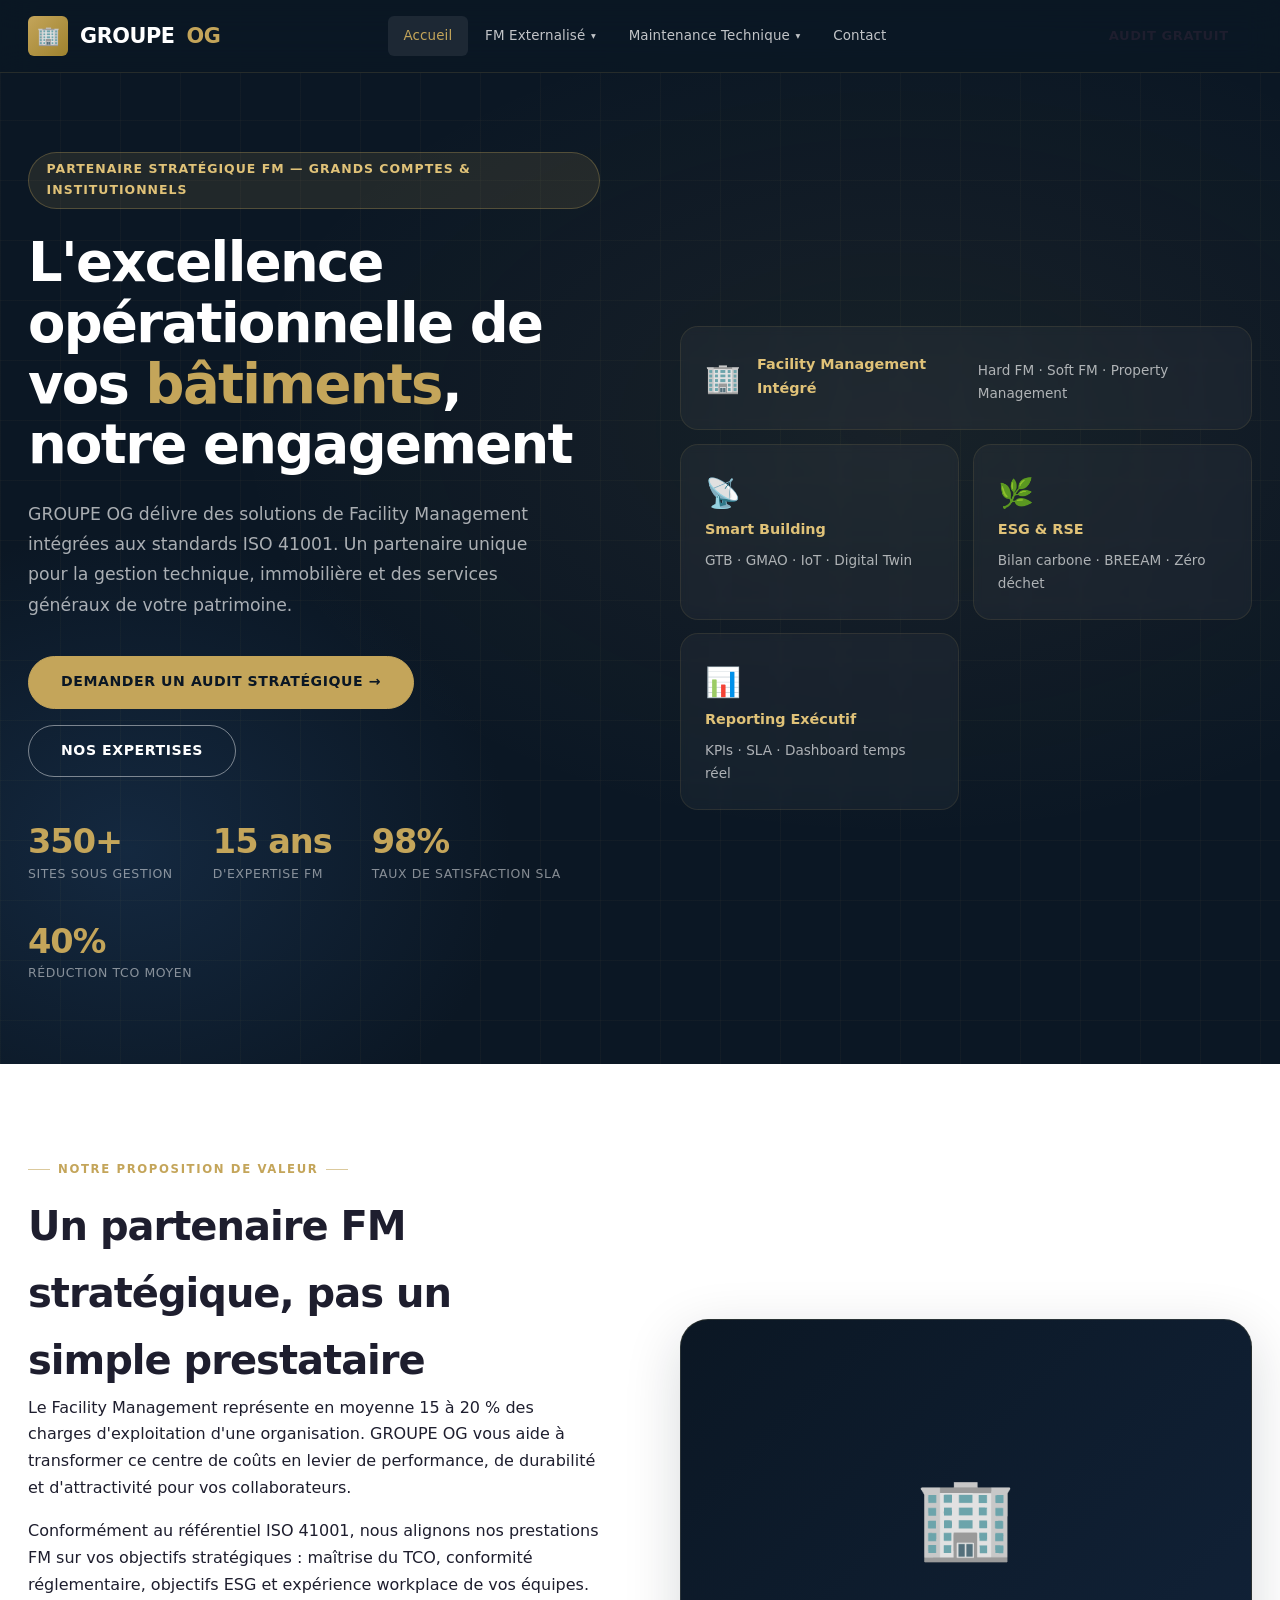
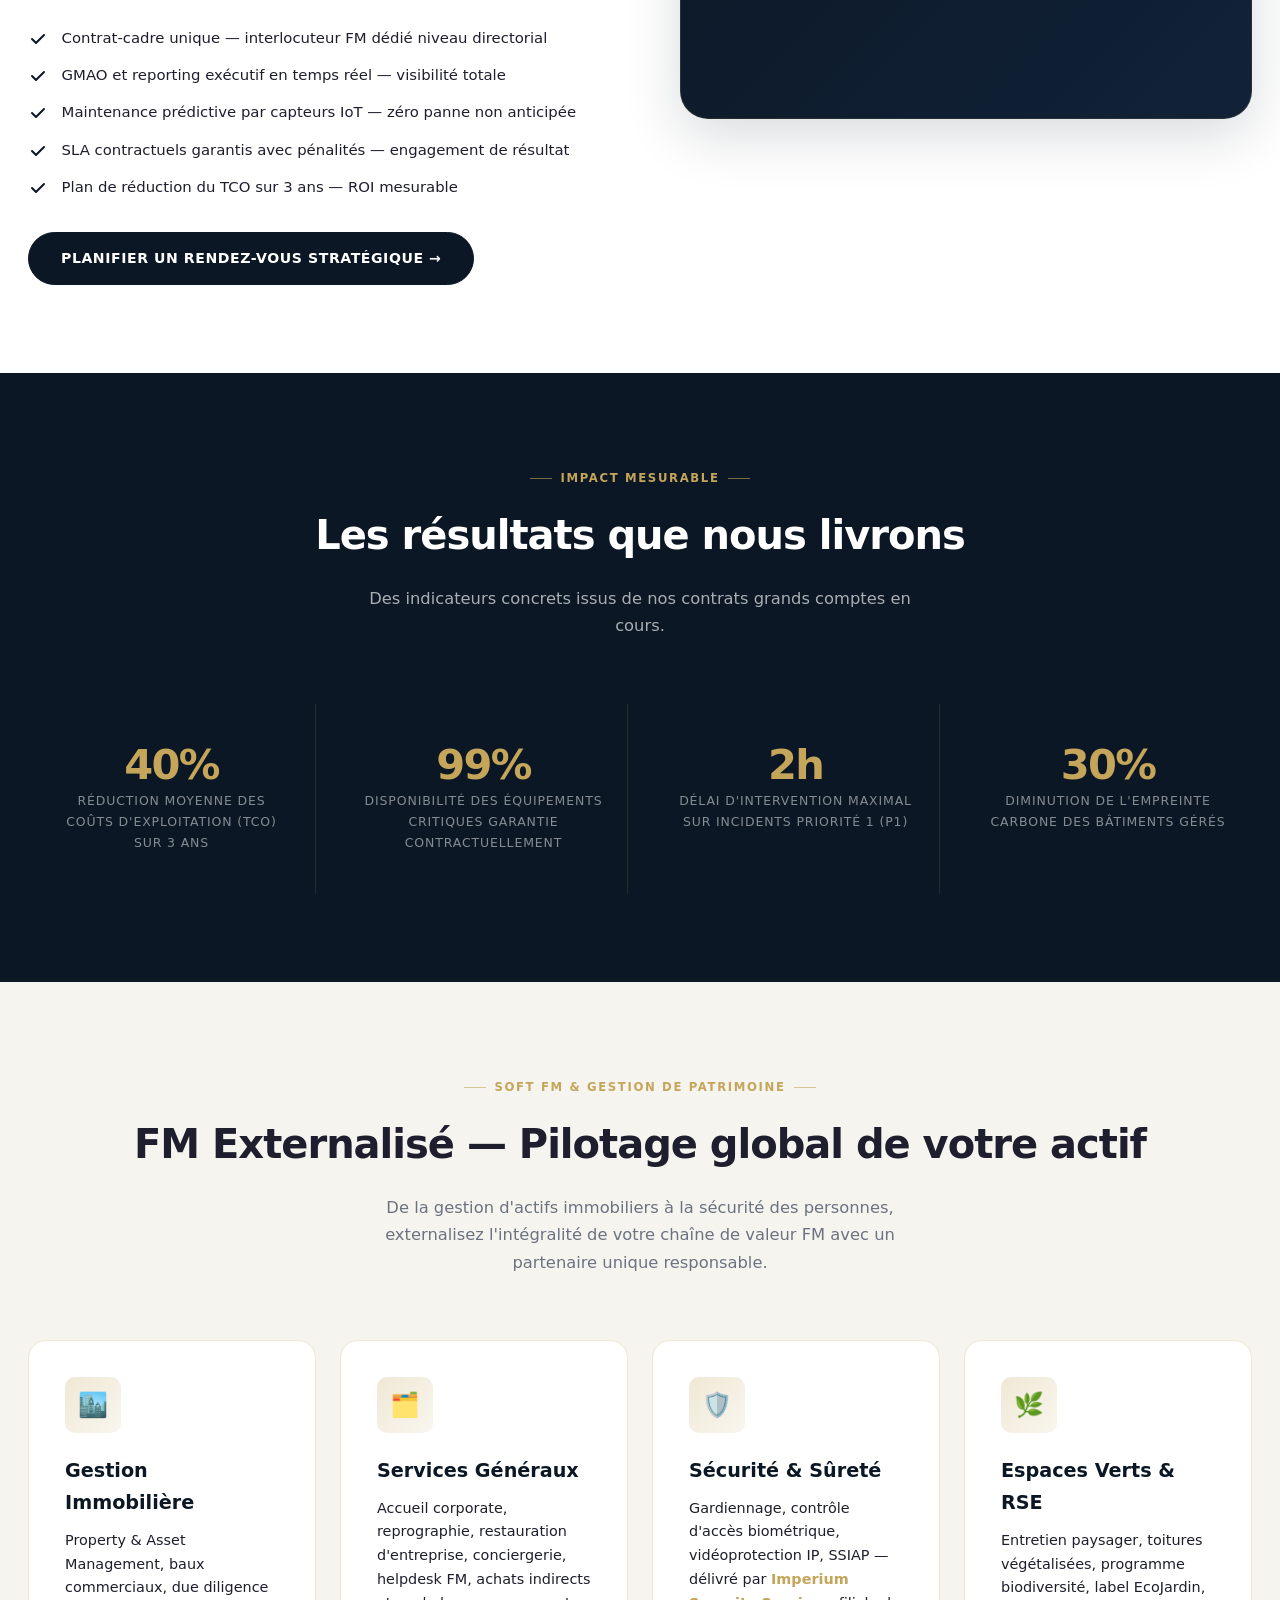
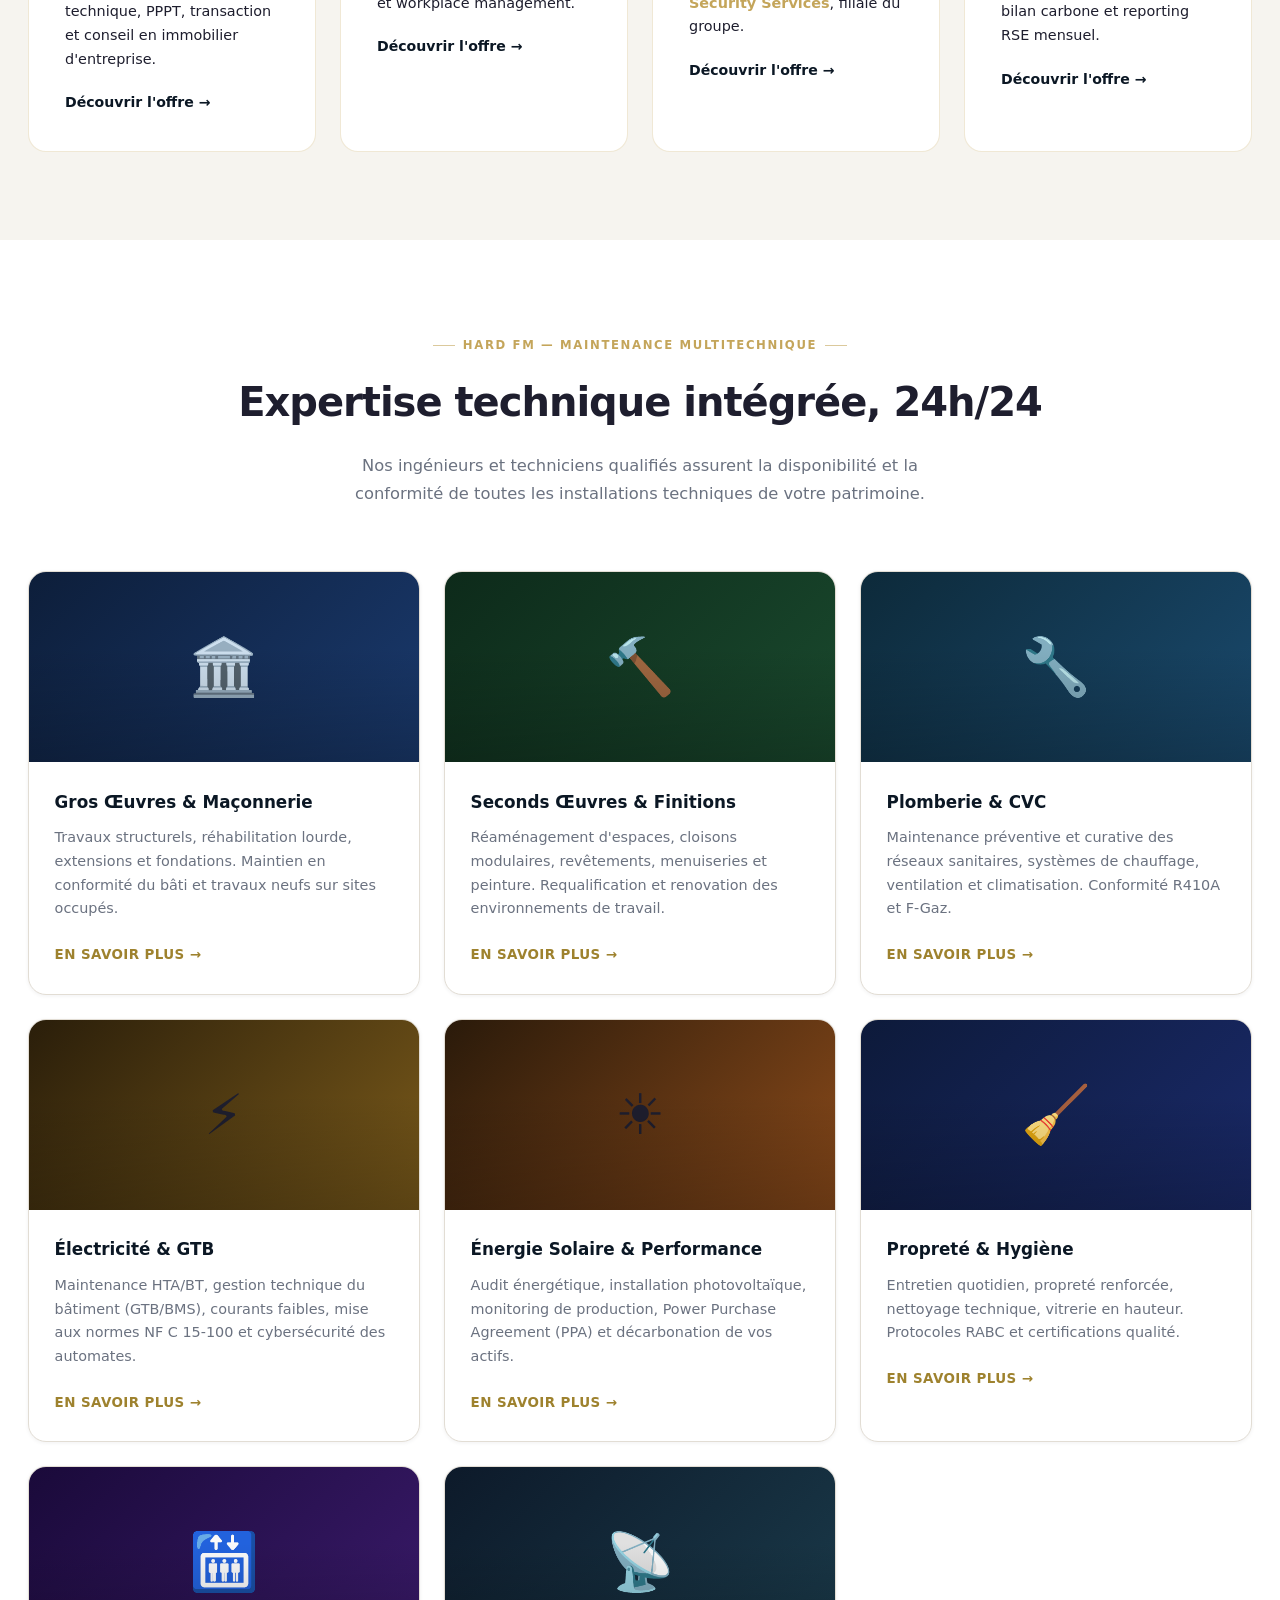
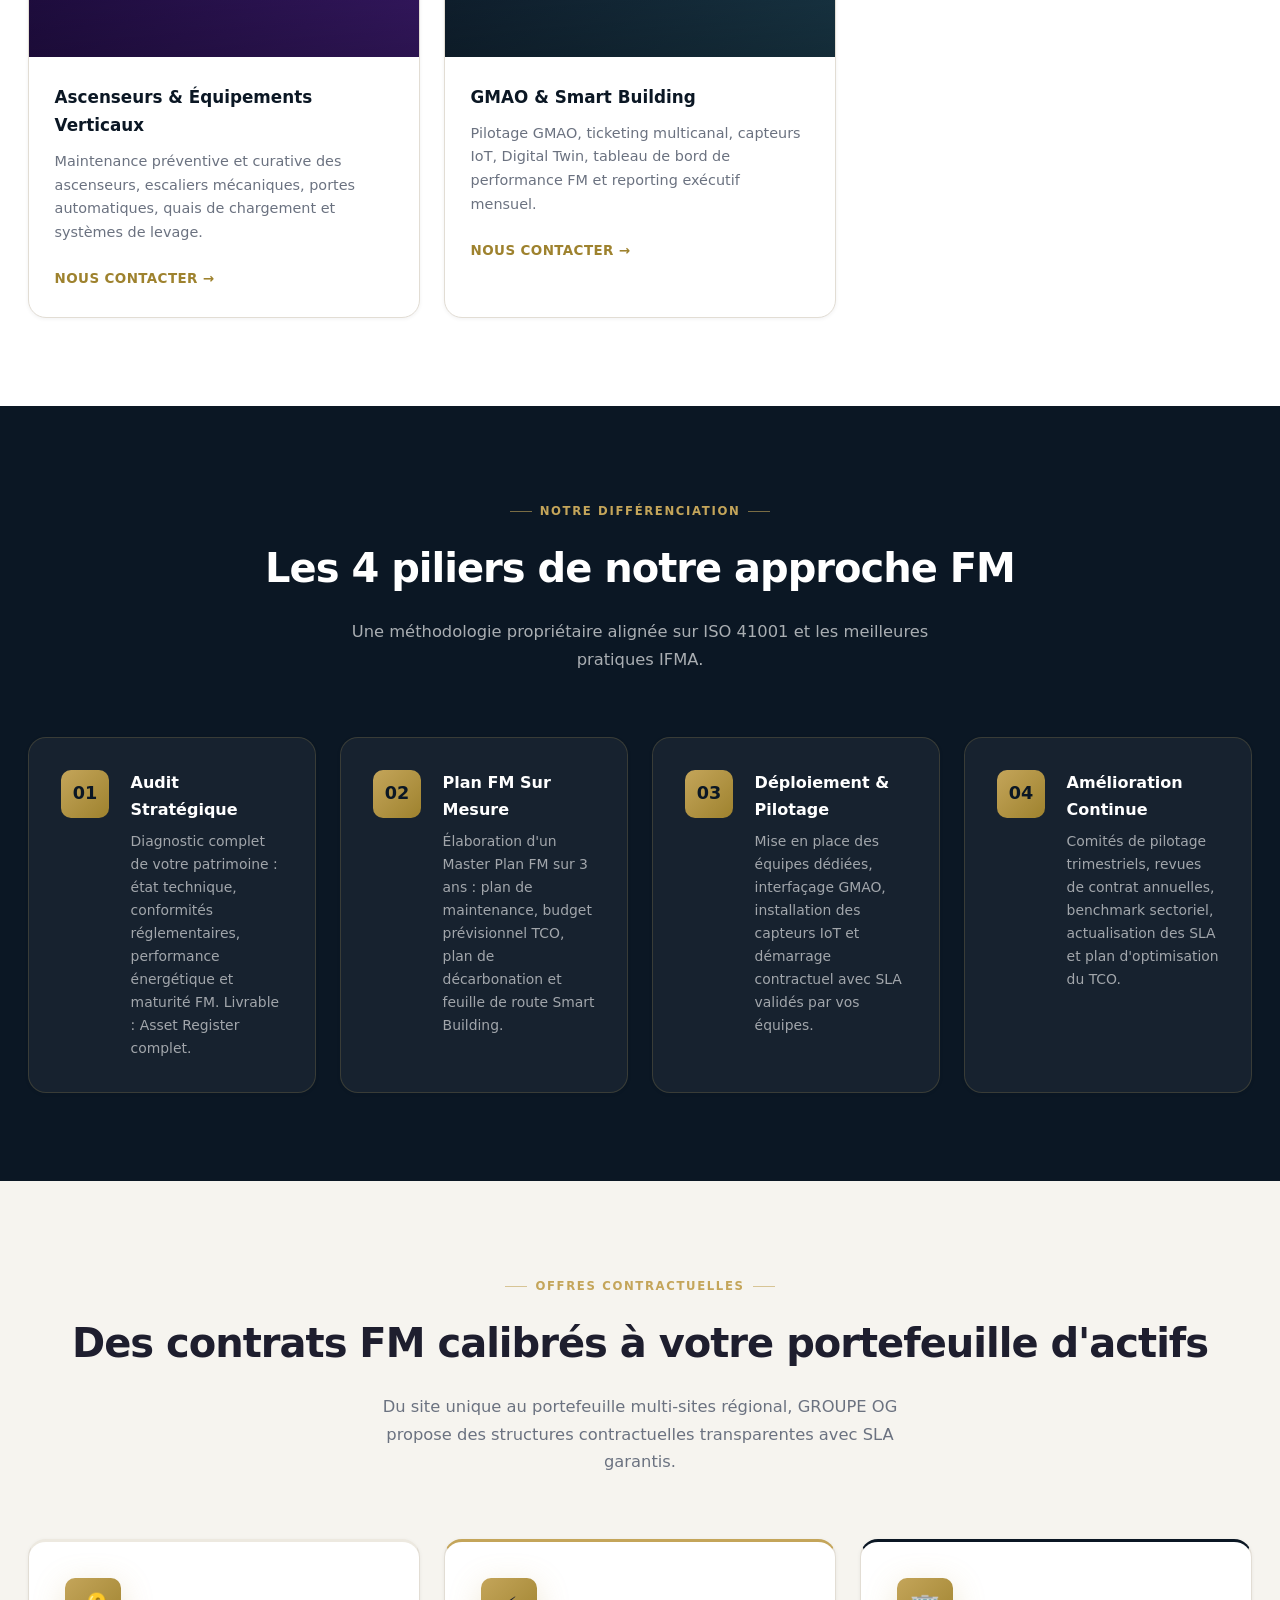
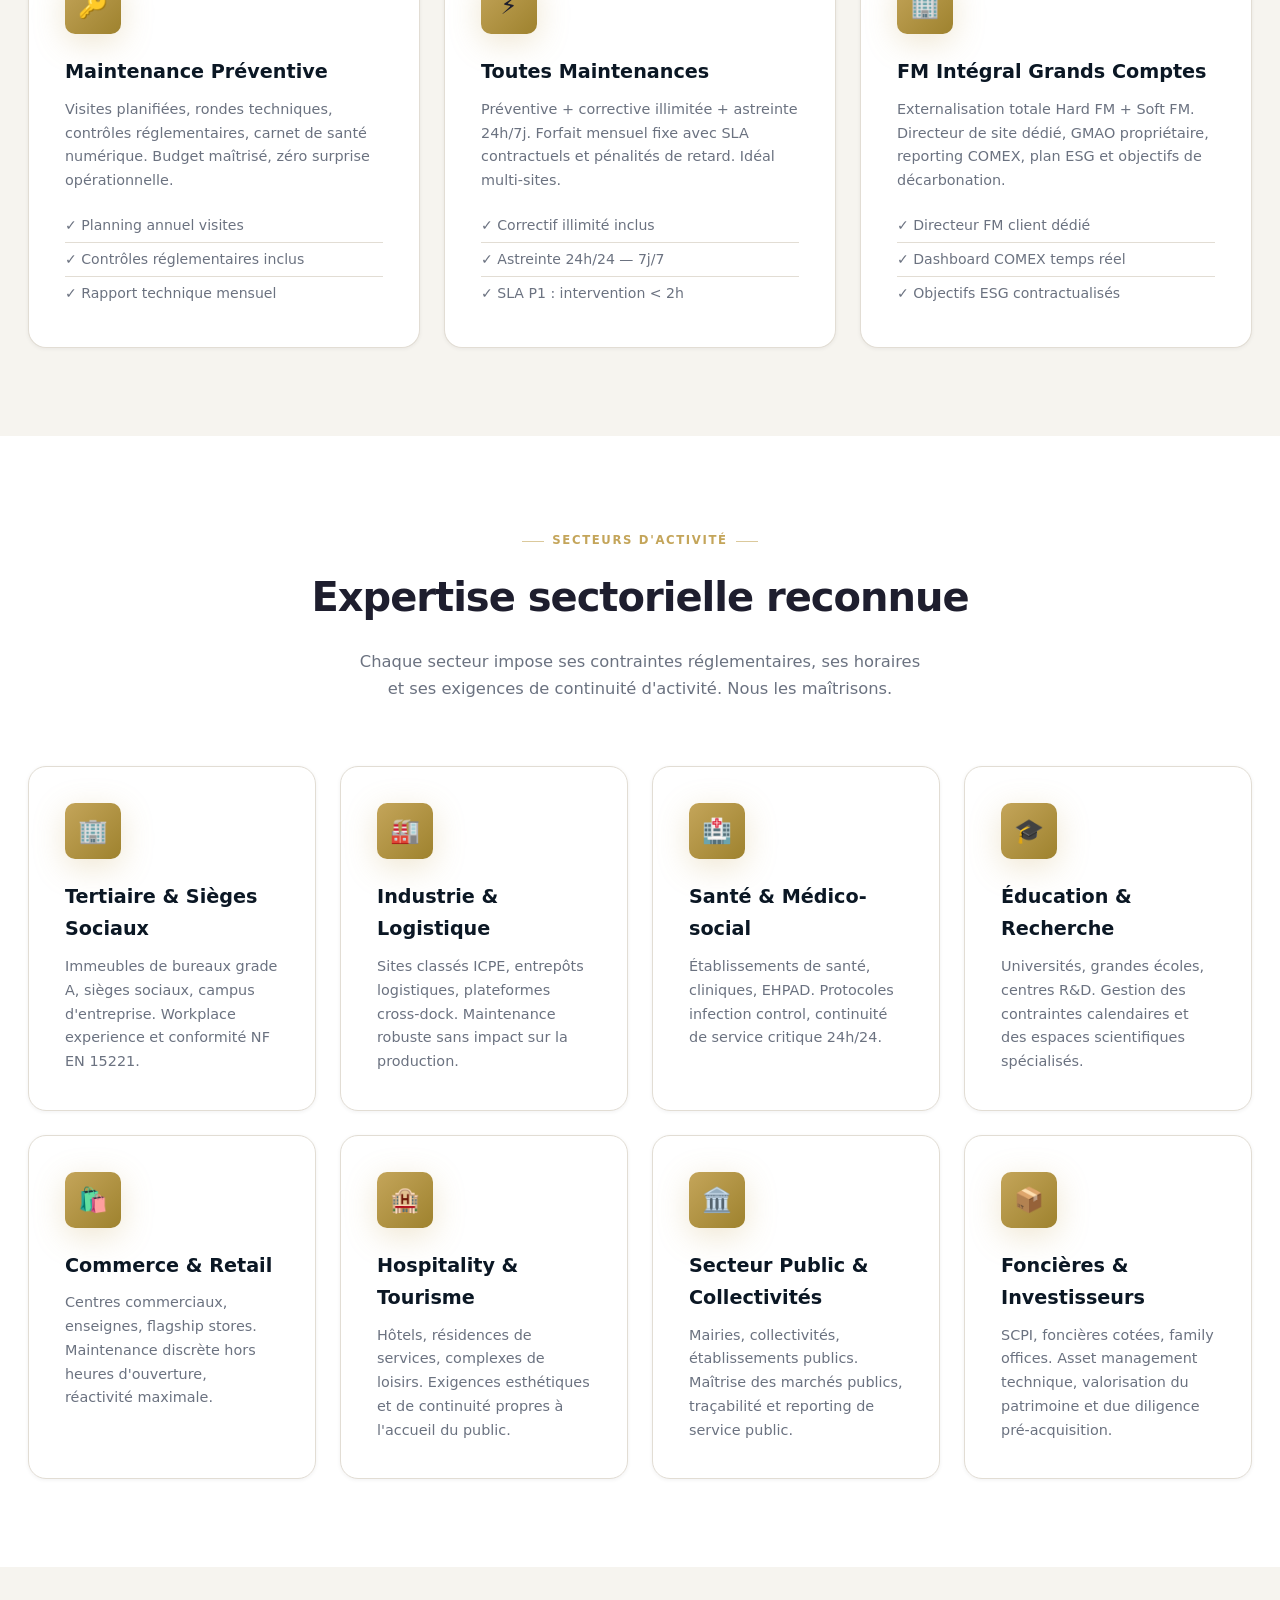
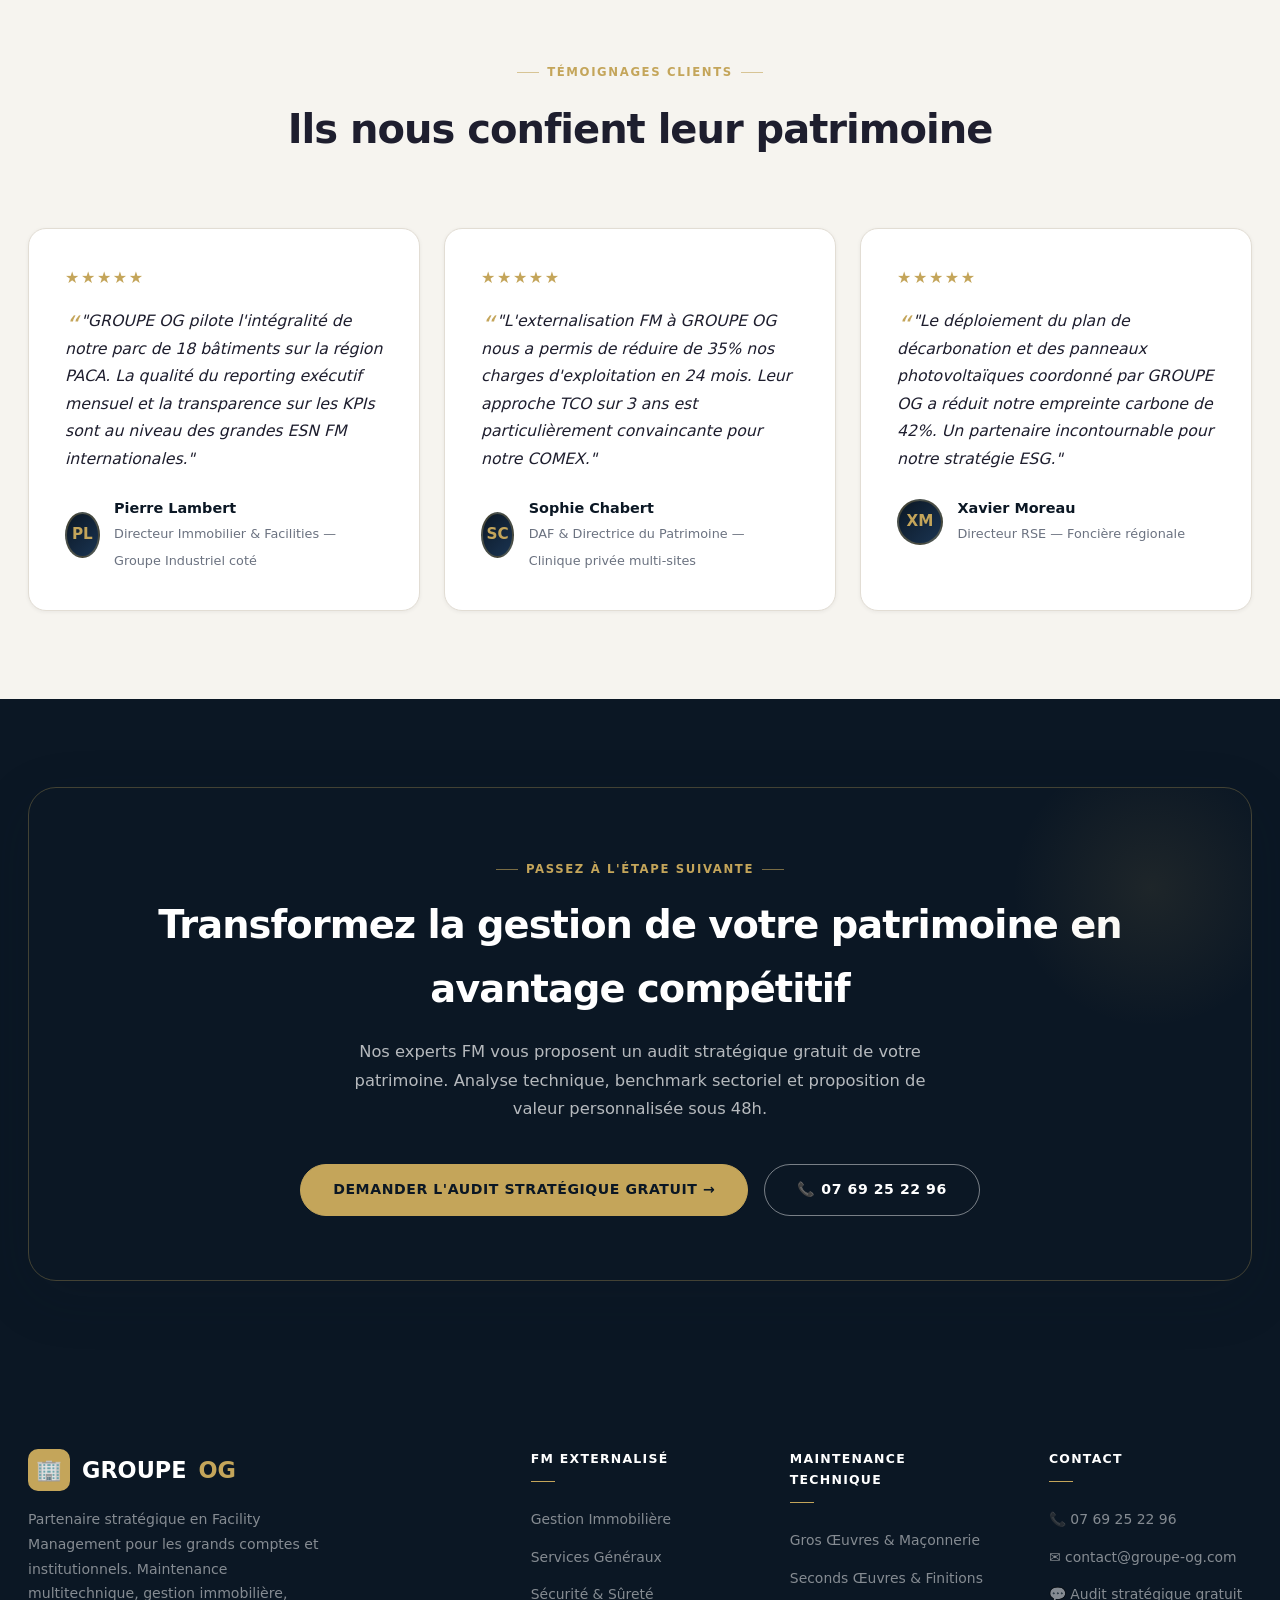
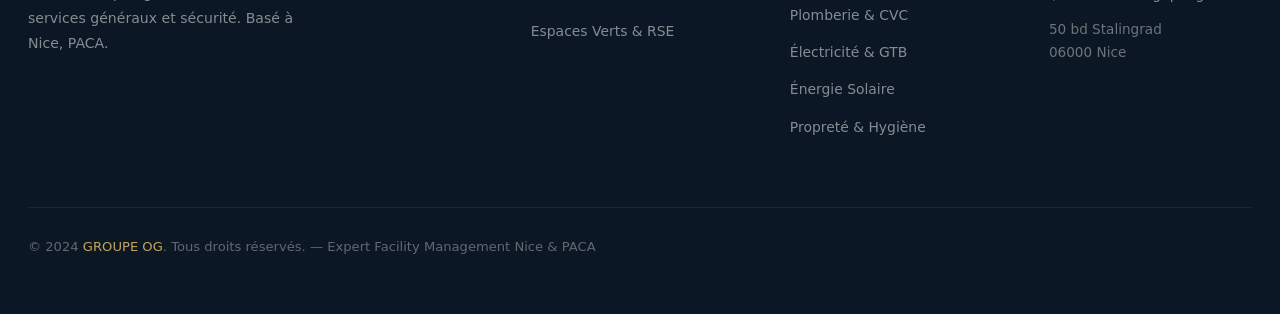
==== commit 467d33bd: "Cartes FM Externalisé : fond blanc et texte noir Co-Authored-By: Claude Sonnet 4.6 <noreply@anthropi" ====
--- a/index.html
+++ b/index.html
@@ -122,28 +122,28 @@
         <div class="feature-icon" style="color:var(--gold);">🏙️</div>
         <h3>Gestion Immobilière</h3>
         <p>Property &amp; Asset Management, baux commerciaux, due diligence technique, PPPT, transaction et conseil en immobilier d'entreprise.</p>
-        <a href="immobilier.html" style="color:var(--gold);font-weight:700;font-size:.88rem;display:block;margin-top:1.25rem;text-decoration:none;">Découvrir l'offre →</a>
+        <a href="immobilier.html" style="color:var(--navy);font-weight:700;font-size:.88rem;display:block;margin-top:1.25rem;text-decoration:none;">Découvrir l'offre →</a>
       </div>
 
       <div class="feature-card-dark" onclick="location.href='services-generaux.html'" style="cursor:pointer;">
         <div class="feature-icon" style="color:var(--gold);">🗂️</div>
         <h3>Services Généraux</h3>
         <p>Accueil corporate, reprographie, restauration d'entreprise, conciergerie, helpdesk FM, achats indirects et workplace management.</p>
-        <a href="services-generaux.html" style="color:var(--gold);font-weight:700;font-size:.88rem;display:block;margin-top:1.25rem;text-decoration:none;">Découvrir l'offre →</a>
+        <a href="services-generaux.html" style="color:var(--navy);font-weight:700;font-size:.88rem;display:block;margin-top:1.25rem;text-decoration:none;">Découvrir l'offre →</a>
       </div>
 
       <div class="feature-card-dark" onclick="location.href='securite-surete.html'" style="cursor:pointer;">
         <div class="feature-icon" style="color:var(--gold);">🛡️</div>
         <h3>Sécurité &amp; Sûreté</h3>
         <p>Gardiennage, contrôle d'accès biométrique, vidéoprotection IP, SSIAP — délivré par <strong style="color:var(--gold);">Imperium Security Services</strong>, filiale du groupe.</p>
-        <a href="securite-surete.html" style="color:var(--gold);font-weight:700;font-size:.88rem;display:block;margin-top:1.25rem;text-decoration:none;">Découvrir l'offre →</a>
+        <a href="securite-surete.html" style="color:var(--navy);font-weight:700;font-size:.88rem;display:block;margin-top:1.25rem;text-decoration:none;">Découvrir l'offre →</a>
       </div>
 
       <div class="feature-card-dark" onclick="location.href='espaces-verts.html'" style="cursor:pointer;">
         <div class="feature-icon" style="color:var(--gold);">🌿</div>
         <h3>Espaces Verts &amp; RSE</h3>
         <p>Entretien paysager, toitures végétalisées, programme biodiversité, label EcoJardin, bilan carbone et reporting RSE mensuel.</p>
-        <a href="espaces-verts.html" style="color:var(--gold);font-weight:700;font-size:.88rem;display:block;margin-top:1.25rem;text-decoration:none;">Découvrir l'offre →</a>
+        <a href="espaces-verts.html" style="color:var(--navy);font-weight:700;font-size:.88rem;display:block;margin-top:1.25rem;text-decoration:none;">Découvrir l'offre →</a>
       </div>
 
     </div>
--- a/style.css
+++ b/style.css
@@ -128,12 +128,16 @@
 
 /* Dropdown */
 .dropdown {
-  position: absolute; top: calc(100% + 10px); left: 50%; transform: translateX(-50%);
+  position: absolute; top: 100%; left: 50%; transform: translateX(-50%);
   background: var(--navy); border: 1px solid rgba(196,165,90,.2);
   border-radius: var(--radius); box-shadow: var(--shadow-lg);
   min-width: 270px; padding: .5rem 0;
   opacity: 0; visibility: hidden; pointer-events: none;
   transition: all var(--transition);
+}
+.dropdown::before {
+  content: ''; position: absolute; top: -10px; left: 0;
+  width: 100%; height: 10px;
 }
 .nav-item:hover .dropdown { opacity: 1; visibility: visible; pointer-events: all; }
 .dropdown a {
@@ -310,12 +314,12 @@
 
 /* Dark feature card */
 .feature-card-dark {
-  background: rgba(255,255,255,.04); border: 1px solid rgba(196,165,90,.15);
+  background: var(--white); border: 1px solid rgba(196,165,90,.25);
   border-radius: var(--radius-lg); padding: 2.25rem; transition: all var(--transition);
 }
-.feature-card-dark:hover { background: rgba(196,165,90,.06); border-color: rgba(196,165,90,.3); transform: translateY(-3px); }
-.feature-card-dark h3 { color: var(--white); margin-bottom: .6rem; }
-.feature-card-dark p { color: rgba(255,255,255,.58); font-size: .9rem; margin: 0; line-height: 1.65; }
+.feature-card-dark:hover { background: var(--off-white); border-color: rgba(196,165,90,.5); transform: translateY(-3px); }
+.feature-card-dark h3 { color: var(--navy); margin-bottom: .6rem; }
+.feature-card-dark p { color: var(--text); font-size: .9rem; margin: 0; line-height: 1.65; }
 .feature-card-dark .feature-icon { background: linear-gradient(135deg,rgba(196,165,90,.25),rgba(196,165,90,.1)); box-shadow: none; }
 
 /* ---- INFO CARD (dark bg) ---- */
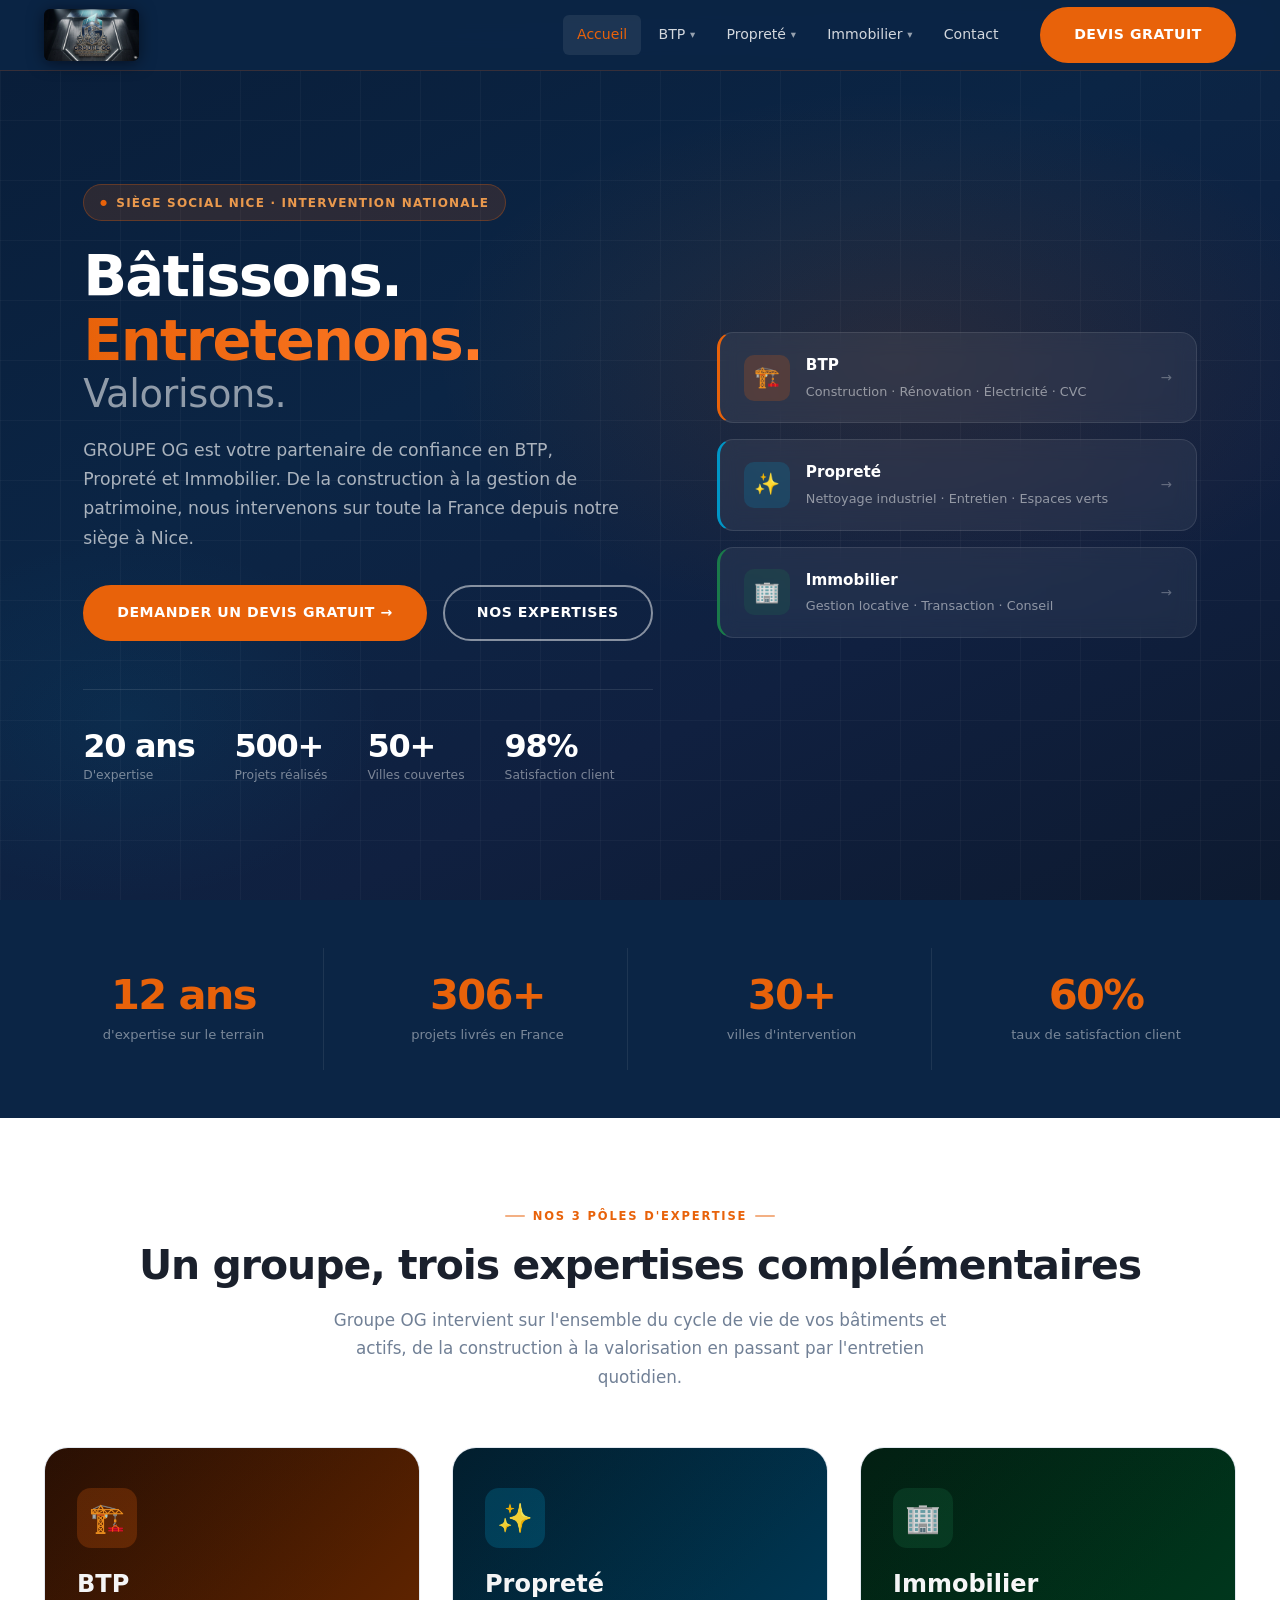
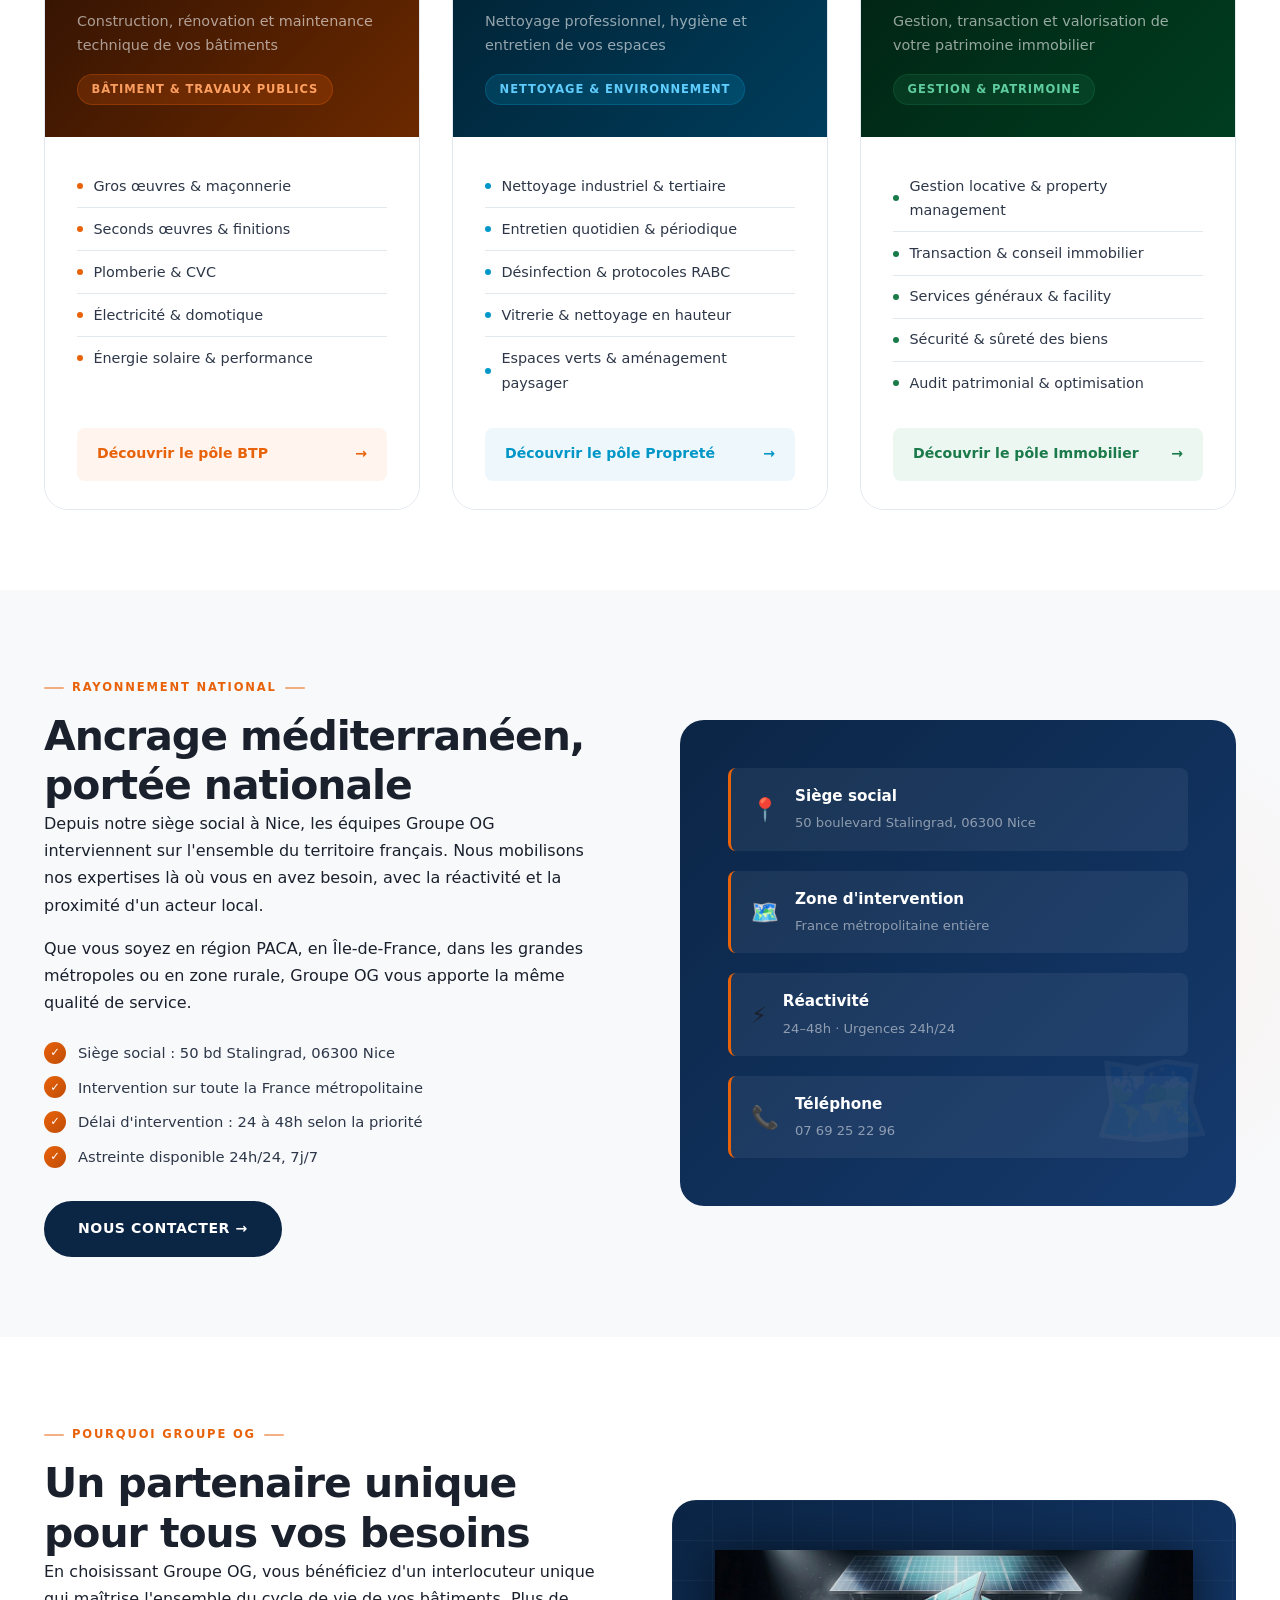
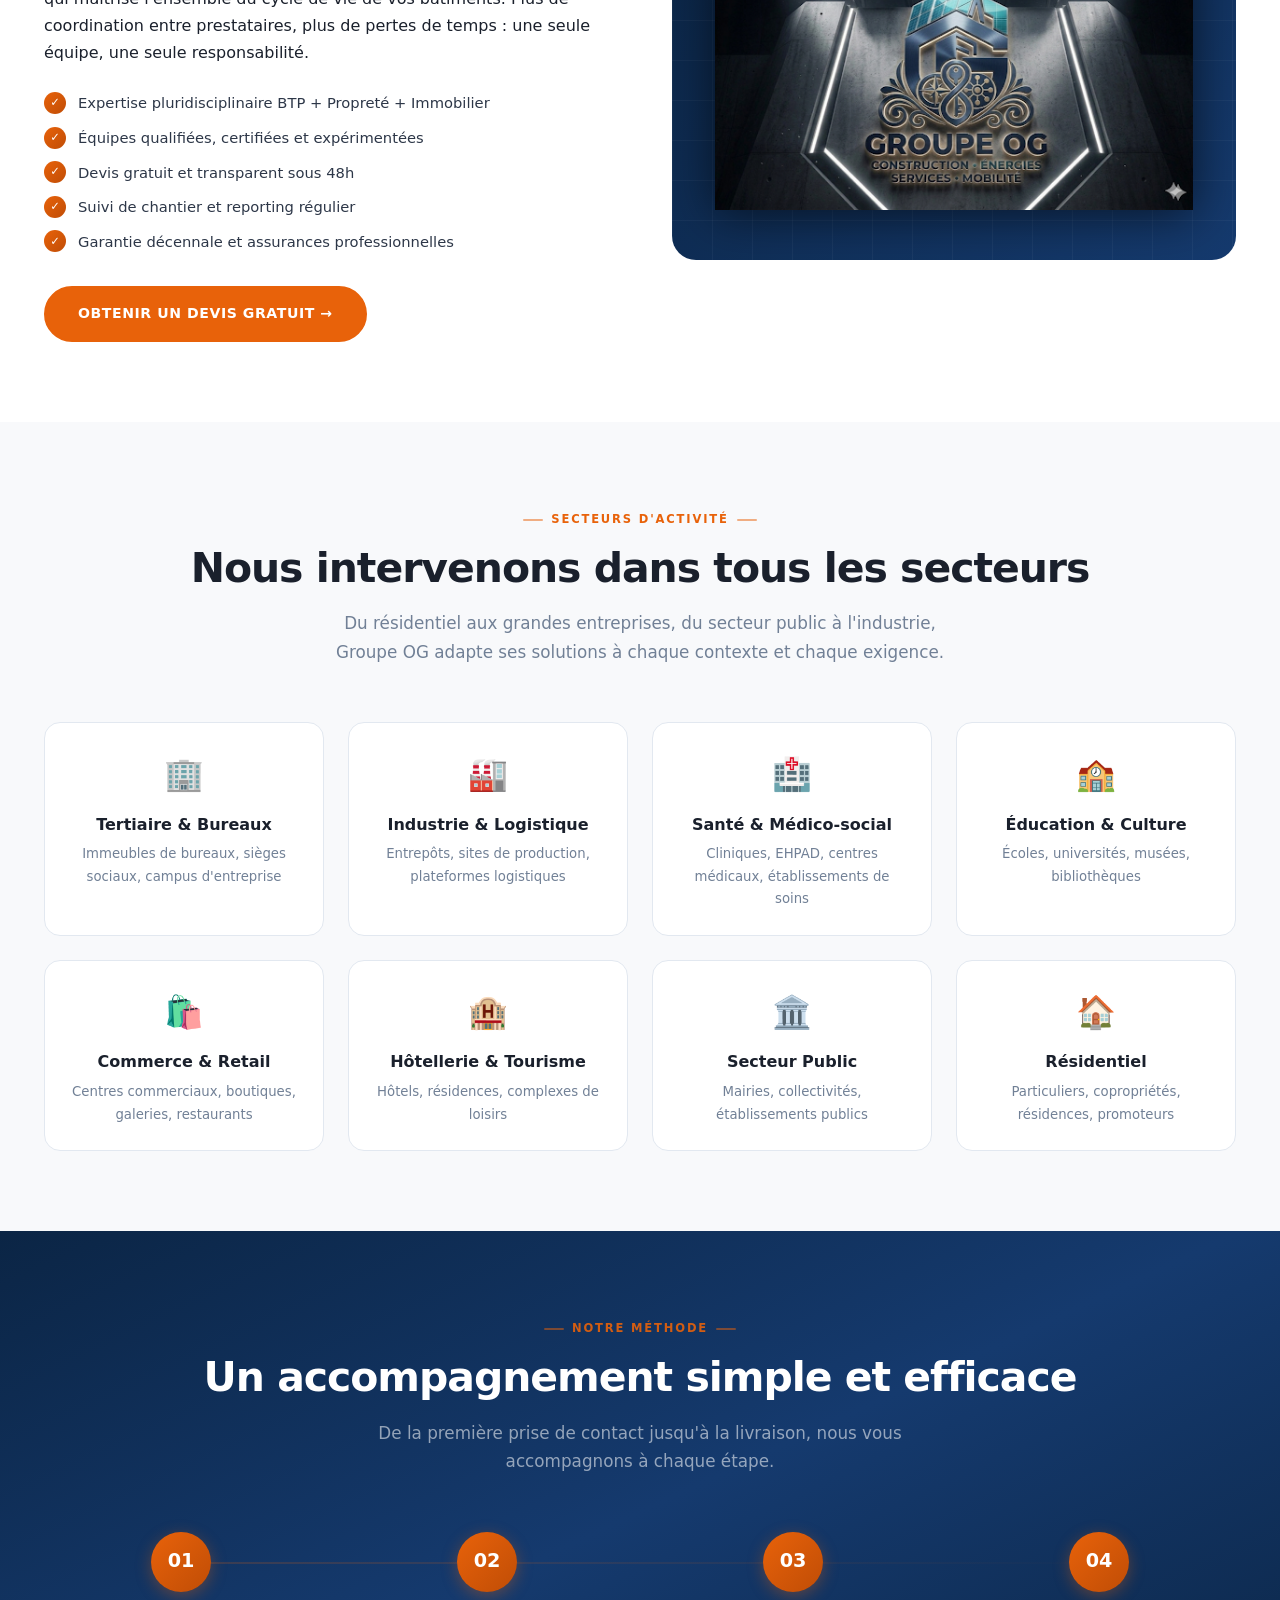
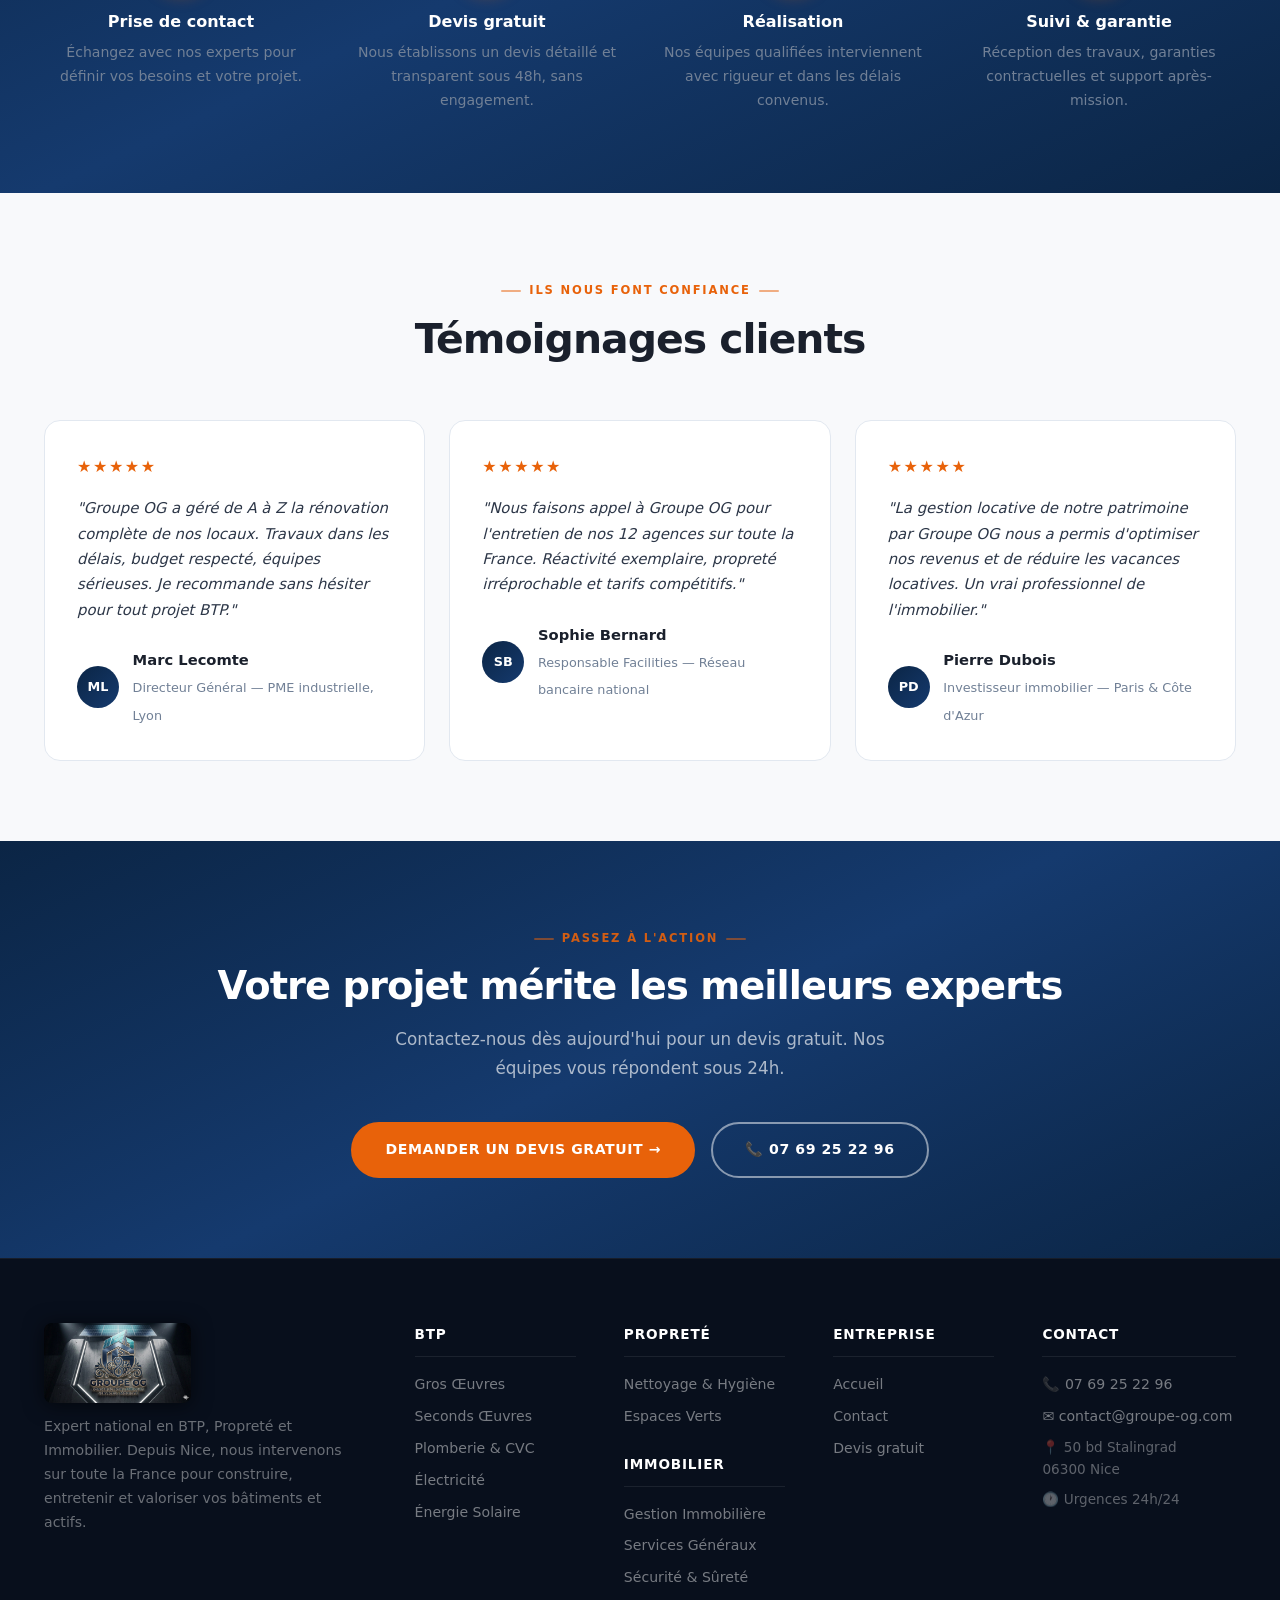
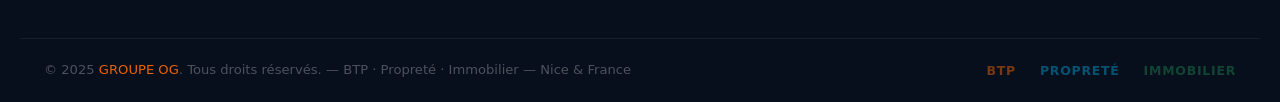
==== commit 191d4672: "Refonte complète du site — BTP · Propreté · Immobilier - Nouveau positionnement : 3 pôles BTP, Propr" ====
--- a/index.html
+++ b/index.html
@@ -3,8 +3,8 @@
 <head>
   <meta charset="UTF-8">
   <meta name="viewport" content="width=device-width, initial-scale=1.0">
-  <title>GROUPE OG – Facility Management & Maintenance Multitechnique</title>
-  <meta name="description" content="GROUPE OG, partenaire stratégique en Facility Management pour grandes entreprises et institutionnels. ISO 41001, Smart Building, maintenance prédictive, ESG. Solutions FM globales à Nice et PACA.">
+  <title>GROUPE OG — BTP · Propreté · Immobilier | Rayonnement National</title>
+  <meta name="description" content="GROUPE OG, expert national en BTP, Propreté et Immobilier. Construction, rénovation, nettoyage industriel, gestion locative. Siège social à Nice (06300), intervention sur toute la France.">
   <link rel="stylesheet" href="style.css">
 </head>
 <body>
@@ -12,355 +12,329 @@
 
 <!-- ========== HERO ========== -->
 <section class="hero">
-  <div class="hero-bg-pattern"></div>
-  <div class="hero-bg-lines"></div>
   <div class="hero-container">
     <div class="hero-text">
-      <div class="hero-tag">Partenaire stratégique FM — Grands Comptes &amp; Institutionnels</div>
-      <h1 class="hero-title">L'excellence opérationnelle de vos <em>bâtiments</em>, notre engagement</h1>
-      <p class="hero-desc">GROUPE OG délivre des solutions de Facility Management intégrées aux standards ISO 41001. Un partenaire unique pour la gestion technique, immobilière et des services généraux de votre patrimoine.</p>
+      <div class="hero-tag">Siège social Nice · Intervention nationale</div>
+      <h1 class="hero-title">
+        Bâtissons.<br>
+        <em>Entretenons.</em><br>
+        <span class="line2">Valorisons.</span>
+      </h1>
+      <p class="hero-desc">GROUPE OG est votre partenaire de confiance en BTP, Propreté et Immobilier. De la construction à la gestion de patrimoine, nous intervenons sur toute la France depuis notre siège à Nice.</p>
       <div class="hero-btns">
-        <a href="contact.html" class="btn btn-gold">Demander un audit stratégique →</a>
-        <a href="#services" class="btn btn-outline-white">Nos expertises</a>
+        <a href="contact.html" class="btn btn-orange">Demander un devis gratuit →</a>
+        <a href="#poles" class="btn btn-outline-white">Nos expertises</a>
       </div>
       <div class="hero-stats">
-        <div class="stat"><span class="stat-num" data-count="350" data-suffix="+">0+</span><span class="stat-label">Sites sous gestion</span></div>
-        <div class="stat"><span class="stat-num" data-count="15" data-suffix=" ans">0 ans</span><span class="stat-label">D'expertise FM</span></div>
-        <div class="stat"><span class="stat-num" data-count="98" data-suffix="%">0%</span><span class="stat-label">Taux de satisfaction SLA</span></div>
-        <div class="stat"><span class="stat-num" data-count="40" data-suffix="%">0%</span><span class="stat-label">Réduction TCO moyen</span></div>
-      </div>
-    </div>
-    <div class="hero-visual">
-      <div class="hero-card">
-        <div class="card-icon">🏢</div>
-        <h4>Facility Management Intégré</h4>
-        <p style="color:rgba(255,255,255,.65);font-size:.85rem;margin:.5rem 0 0">Hard FM · Soft FM · Property Management</p>
-      </div>
-      <div class="hero-card">
-        <div class="card-icon">📡</div>
-        <h4>Smart Building</h4>
-        <p style="color:rgba(255,255,255,.65);font-size:.85rem;margin:.5rem 0 0">GTB · GMAO · IoT · Digital Twin</p>
-      </div>
-      <div class="hero-card">
-        <div class="card-icon">🌿</div>
-        <h4>ESG &amp; RSE</h4>
-        <p style="color:rgba(255,255,255,.65);font-size:.85rem;margin:.5rem 0 0">Bilan carbone · BREEAM · Zéro déchet</p>
-      </div>
-      <div class="hero-card">
-        <div class="card-icon">📊</div>
-        <h4>Reporting Exécutif</h4>
-        <p style="color:rgba(255,255,255,.65);font-size:.85rem;margin:.5rem 0 0">KPIs · SLA · Dashboard temps réel</p>
-      </div>
-    </div>
-  </div>
-</section>
-
+        <div class="stat">
+          <span class="stat-num" data-count="20" data-suffix=" ans">0 ans</span>
+          <span class="stat-label">D'expertise</span>
+        </div>
+        <div class="stat">
+          <span class="stat-num" data-count="500" data-suffix="+">0+</span>
+          <span class="stat-label">Projets réalisés</span>
+        </div>
+        <div class="stat">
+          <span class="stat-num" data-count="50" data-suffix="+">0+</span>
+          <span class="stat-label">Villes couvertes</span>
+        </div>
+        <div class="stat">
+          <span class="stat-num" data-count="98" data-suffix="%">0%</span>
+          <span class="stat-label">Satisfaction client</span>
+        </div>
+      </div>
+    </div>
+
+    <div class="hero-poles">
+      <a href="btp.html" class="hero-pole-card btp">
+        <div class="pole-icon-sm">🏗️</div>
+        <div>
+          <h4>BTP</h4>
+          <p>Construction · Rénovation · Électricité · CVC</p>
+        </div>
+        <span class="pole-arrow">→</span>
+      </a>
+      <a href="proprete.html" class="hero-pole-card prop">
+        <div class="pole-icon-sm">✨</div>
+        <div>
+          <h4>Propreté</h4>
+          <p>Nettoyage industriel · Entretien · Espaces verts</p>
+        </div>
+        <span class="pole-arrow">→</span>
+      </a>
+      <a href="immobilier.html" class="hero-pole-card immo">
+        <div class="pole-icon-sm">🏢</div>
+        <div>
+          <h4>Immobilier</h4>
+          <p>Gestion locative · Transaction · Conseil</p>
+        </div>
+        <span class="pole-arrow">→</span>
+      </a>
+    </div>
+  </div>
+</section>
+
+<!-- ========== STATS BAR ========== -->
+<div class="stats-bar">
+  <div class="stats-bar-grid">
+    <div class="stat-item">
+      <span class="stat-num stat-accent" data-count="20" data-suffix=" ans">0 ans</span>
+      <span class="stat-label">d'expertise sur le terrain</span>
+    </div>
+    <div class="stat-item">
+      <span class="stat-num stat-accent" data-count="500" data-suffix="+">0+</span>
+      <span class="stat-label">projets livrés en France</span>
+    </div>
+    <div class="stat-item">
+      <span class="stat-num stat-accent" data-count="50" data-suffix="+">0+</span>
+      <span class="stat-label">villes d'intervention</span>
+    </div>
+    <div class="stat-item">
+      <span class="stat-num stat-accent" data-count="98" data-suffix="%">0%</span>
+      <span class="stat-label">taux de satisfaction client</span>
+    </div>
+  </div>
+</div>
+
+<!-- ========== 3 POLES ========== -->
+<section class="section" id="poles">
+  <div class="container">
+    <div class="section-header">
+      <div class="eyebrow">Nos 3 pôles d'expertise</div>
+      <h2>Un groupe, trois expertises complémentaires</h2>
+      <p>Groupe OG intervient sur l'ensemble du cycle de vie de vos bâtiments et actifs, de la construction à la valorisation en passant par l'entretien quotidien.</p>
+    </div>
+
+    <div class="poles-grid">
+
+      <!-- BTP -->
+      <div class="pole-card btp-card">
+        <div class="pole-card-header">
+          <div class="pole-card-icon">🏗️</div>
+          <h3>BTP</h3>
+          <p>Construction, rénovation et maintenance technique de vos bâtiments</p>
+          <span class="pole-badge">Bâtiment &amp; Travaux Publics</span>
+        </div>
+        <div class="pole-card-body">
+          <ul class="pole-services">
+            <li>Gros œuvres &amp; maçonnerie</li>
+            <li>Seconds œuvres &amp; finitions</li>
+            <li>Plomberie &amp; CVC</li>
+            <li>Électricité &amp; domotique</li>
+            <li>Énergie solaire &amp; performance</li>
+          </ul>
+          <a href="btp.html" class="pole-cta">
+            <span>Découvrir le pôle BTP</span>
+            <span>→</span>
+          </a>
+        </div>
+      </div>
+
+      <!-- PROPRETÉ -->
+      <div class="pole-card prop-card">
+        <div class="pole-card-header">
+          <div class="pole-card-icon">✨</div>
+          <h3>Propreté</h3>
+          <p>Nettoyage professionnel, hygiène et entretien de vos espaces</p>
+          <span class="pole-badge">Nettoyage &amp; Environnement</span>
+        </div>
+        <div class="pole-card-body">
+          <ul class="pole-services">
+            <li>Nettoyage industriel &amp; tertiaire</li>
+            <li>Entretien quotidien &amp; périodique</li>
+            <li>Désinfection &amp; protocoles RABC</li>
+            <li>Vitrerie &amp; nettoyage en hauteur</li>
+            <li>Espaces verts &amp; aménagement paysager</li>
+          </ul>
+          <a href="proprete.html" class="pole-cta">
+            <span>Découvrir le pôle Propreté</span>
+            <span>→</span>
+          </a>
+        </div>
+      </div>
+
+      <!-- IMMOBILIER -->
+      <div class="pole-card immo-card">
+        <div class="pole-card-header">
+          <div class="pole-card-icon">🏢</div>
+          <h3>Immobilier</h3>
+          <p>Gestion, transaction et valorisation de votre patrimoine immobilier</p>
+          <span class="pole-badge">Gestion &amp; Patrimoine</span>
+        </div>
+        <div class="pole-card-body">
+          <ul class="pole-services">
+            <li>Gestion locative &amp; property management</li>
+            <li>Transaction &amp; conseil immobilier</li>
+            <li>Services généraux &amp; facility</li>
+            <li>Sécurité &amp; sûreté des biens</li>
+            <li>Audit patrimonial &amp; optimisation</li>
+          </ul>
+          <a href="immobilier.html" class="pole-cta">
+            <span>Découvrir le pôle Immobilier</span>
+            <span>→</span>
+          </a>
+        </div>
+      </div>
+
+    </div>
+  </div>
+</section>
+
+<!-- ========== PRÉSENCE NATIONALE ========== -->
+<section class="national-section">
+  <div class="national-grid">
+    <div>
+      <div class="eyebrow">Rayonnement national</div>
+      <h2>Ancrage méditerranéen, portée nationale</h2>
+      <p>Depuis notre siège social à Nice, les équipes Groupe OG interviennent sur l'ensemble du territoire français. Nous mobilisons nos expertises là où vous en avez besoin, avec la réactivité et la proximité d'un acteur local.</p>
+      <p>Que vous soyez en région PACA, en Île-de-France, dans les grandes métropoles ou en zone rurale, Groupe OG vous apporte la même qualité de service.</p>
+      <div class="check-list">
+        <div class="check-item"><span>Siège social : 50 bd Stalingrad, 06300 Nice</span></div>
+        <div class="check-item"><span>Intervention sur toute la France métropolitaine</span></div>
+        <div class="check-item"><span>Délai d'intervention : 24 à 48h selon la priorité</span></div>
+        <div class="check-item"><span>Astreinte disponible 24h/24, 7j/7</span></div>
+      </div>
+      <a href="contact.html" class="btn btn-navy" style="margin-top:2rem;display:inline-flex;">Nous contacter →</a>
+    </div>
+
+    <div class="national-map">
+      <div class="map-item">
+        <div class="map-icon">📍</div>
+        <div>
+          <h4>Siège social</h4>
+          <p>50 boulevard Stalingrad, 06300 Nice</p>
+        </div>
+      </div>
+      <div class="map-item">
+        <div class="map-icon">🗺️</div>
+        <div>
+          <h4>Zone d'intervention</h4>
+          <p>France métropolitaine entière</p>
+        </div>
+      </div>
+      <div class="map-item">
+        <div class="map-icon">⚡</div>
+        <div>
+          <h4>Réactivité</h4>
+          <p>24–48h · Urgences 24h/24</p>
+        </div>
+      </div>
+      <div class="map-item">
+        <div class="map-icon">📞</div>
+        <div>
+          <h4>Téléphone</h4>
+          <p>07 69 25 22 96</p>
+        </div>
+      </div>
+    </div>
+  </div>
+</section>
 
 <!-- ========== PROPOSITION DE VALEUR ========== -->
 <section class="section">
   <div class="container">
     <div class="two-col">
       <div>
-        <div class="eyebrow">Notre proposition de valeur</div>
-        <h2>Un partenaire FM stratégique, pas un simple prestataire</h2>
-        <p>Le Facility Management représente en moyenne 15 à 20 % des charges d'exploitation d'une organisation. GROUPE OG vous aide à transformer ce centre de coûts en levier de performance, de durabilité et d'attractivité pour vos collaborateurs.</p>
-        <p>Conformément au référentiel ISO 41001, nous alignons nos prestations FM sur vos objectifs stratégiques : maîtrise du TCO, conformité réglementaire, objectifs ESG et expérience workplace de vos équipes.</p>
+        <div class="eyebrow">Pourquoi Groupe OG</div>
+        <h2>Un partenaire unique pour tous vos besoins</h2>
+        <p>En choisissant Groupe OG, vous bénéficiez d'un interlocuteur unique qui maîtrise l'ensemble du cycle de vie de vos bâtiments. Plus de coordination entre prestataires, plus de pertes de temps : une seule équipe, une seule responsabilité.</p>
         <div class="check-list">
-          <div class="check-item"><span>Contrat-cadre unique — interlocuteur FM dédié niveau directorial</span></div>
-          <div class="check-item"><span>GMAO et reporting exécutif en temps réel — visibilité totale</span></div>
-          <div class="check-item"><span>Maintenance prédictive par capteurs IoT — zéro panne non anticipée</span></div>
-          <div class="check-item"><span>SLA contractuels garantis avec pénalités — engagement de résultat</span></div>
-          <div class="check-item"><span>Plan de réduction du TCO sur 3 ans — ROI mesurable</span></div>
-        </div>
-        <a href="contact.html" class="btn btn-navy" style="margin-top:2rem;display:inline-block;">Planifier un rendez-vous stratégique →</a>
-      </div>
-      <div class="content-visual" style="background:linear-gradient(135deg,var(--navy),var(--navy-mid));color:var(--gold);font-size:5rem;">🏢</div>
-    </div>
-  </div>
-</section>
-
-<!-- ========== STATS IMPACT ========== -->
-<section class="section section-dark">
-  <div class="container">
-    <div class="section-header">
-      <div class="eyebrow" style="color:var(--gold);">Impact mesurable</div>
-      <h2 style="color:white;">Les résultats que nous livrons</h2>
-      <p style="color:rgba(255,255,255,.65);">Des indicateurs concrets issus de nos contrats grands comptes en cours.</p>
-    </div>
-    <div class="cards-grid cards-grid-4">
-      <div class="stat-card">
-        <span class="stat-num" data-count="40" data-suffix="%">0%</span>
-        <span class="stat-label">Réduction moyenne des coûts d'exploitation (TCO) sur 3 ans</span>
-      </div>
-      <div class="stat-card">
-        <span class="stat-num" data-count="99" data-suffix="%">0%</span>
-        <span class="stat-label">Disponibilité des équipements critiques garantie contractuellement</span>
-      </div>
-      <div class="stat-card">
-        <span class="stat-num" data-count="2" data-suffix="h">0h</span>
-        <span class="stat-label">Délai d'intervention maximal sur incidents priorité 1 (P1)</span>
-      </div>
-      <div class="stat-card">
-        <span class="stat-num" data-count="30" data-suffix="%">0%</span>
-        <span class="stat-label">Diminution de l'empreinte carbone des bâtiments gérés</span>
-      </div>
-    </div>
-  </div>
-</section>
-
-<!-- ========== FM EXTERNALISÉ ========== -->
-<section class="section section-light" id="services">
-  <div class="container">
-    <div class="section-header">
-      <div class="eyebrow">Soft FM &amp; Gestion de patrimoine</div>
-      <h2>FM Externalisé — Pilotage global de votre actif</h2>
-      <p>De la gestion d'actifs immobiliers à la sécurité des personnes, externalisez l'intégralité de votre chaîne de valeur FM avec un partenaire unique responsable.</p>
-    </div>
-    <div class="cards-grid cards-grid-4">
-
-      <div class="feature-card-dark" onclick="location.href='immobilier.html'" style="cursor:pointer;">
-        <div class="feature-icon" style="color:var(--gold);">🏙️</div>
-        <h3>Gestion Immobilière</h3>
-        <p>Property &amp; Asset Management, baux commerciaux, due diligence technique, PPPT, transaction et conseil en immobilier d'entreprise.</p>
-        <a href="immobilier.html" style="color:var(--navy);font-weight:700;font-size:.88rem;display:block;margin-top:1.25rem;text-decoration:none;">Découvrir l'offre →</a>
-      </div>
-
-      <div class="feature-card-dark" onclick="location.href='services-generaux.html'" style="cursor:pointer;">
-        <div class="feature-icon" style="color:var(--gold);">🗂️</div>
-        <h3>Services Généraux</h3>
-        <p>Accueil corporate, reprographie, restauration d'entreprise, conciergerie, helpdesk FM, achats indirects et workplace management.</p>
-        <a href="services-generaux.html" style="color:var(--navy);font-weight:700;font-size:.88rem;display:block;margin-top:1.25rem;text-decoration:none;">Découvrir l'offre →</a>
-      </div>
-
-      <div class="feature-card-dark" onclick="location.href='securite-surete.html'" style="cursor:pointer;">
-        <div class="feature-icon" style="color:var(--gold);">🛡️</div>
-        <h3>Sécurité &amp; Sûreté</h3>
-        <p>Gardiennage, contrôle d'accès biométrique, vidéoprotection IP, SSIAP — délivré par <strong style="color:var(--gold);">Imperium Security Services</strong>, filiale du groupe.</p>
-        <a href="securite-surete.html" style="color:var(--navy);font-weight:700;font-size:.88rem;display:block;margin-top:1.25rem;text-decoration:none;">Découvrir l'offre →</a>
-      </div>
-
-      <div class="feature-card-dark" onclick="location.href='espaces-verts.html'" style="cursor:pointer;">
-        <div class="feature-icon" style="color:var(--gold);">🌿</div>
-        <h3>Espaces Verts &amp; RSE</h3>
-        <p>Entretien paysager, toitures végétalisées, programme biodiversité, label EcoJardin, bilan carbone et reporting RSE mensuel.</p>
-        <a href="espaces-verts.html" style="color:var(--navy);font-weight:700;font-size:.88rem;display:block;margin-top:1.25rem;text-decoration:none;">Découvrir l'offre →</a>
-      </div>
-
-    </div>
-  </div>
-</section>
-
-<!-- ========== MAINTENANCE TECHNIQUE ========== -->
-<section class="section">
-  <div class="container">
-    <div class="section-header">
-      <div class="eyebrow">Hard FM — Maintenance multitechnique</div>
-      <h2>Expertise technique intégrée, 24h/24</h2>
-      <p>Nos ingénieurs et techniciens qualifiés assurent la disponibilité et la conformité de toutes les installations techniques de votre patrimoine.</p>
-    </div>
-    <div class="cards-grid cards-grid-3">
-
-      <div class="service-card">
-        <div class="service-card-img" style="background:linear-gradient(135deg,#0d1e3a,#1a3a6e);">🏛️</div>
-        <div class="service-card-body">
-          <h3>Gros Œuvres &amp; Maçonnerie</h3>
-          <p>Travaux structurels, réhabilitation lourde, extensions et fondations. Maintien en conformité du bâti et travaux neufs sur sites occupés.</p>
-          <a href="gros-oeuvres.html" class="service-card-link">En savoir plus →</a>
-        </div>
-      </div>
-
-      <div class="service-card">
-        <div class="service-card-img" style="background:linear-gradient(135deg,#0d2a1a,#1a4a2e);">🔨</div>
-        <div class="service-card-body">
-          <h3>Seconds Œuvres &amp; Finitions</h3>
-          <p>Réaménagement d'espaces, cloisons modulaires, revêtements, menuiseries et peinture. Requalification et renovation des environnements de travail.</p>
-          <a href="seconds-oeuvres.html" class="service-card-link">En savoir plus →</a>
-        </div>
-      </div>
-
-      <div class="service-card">
-        <div class="service-card-img" style="background:linear-gradient(135deg,#0d2a3a,#1a4a6e);">🔧</div>
-        <div class="service-card-body">
-          <h3>Plomberie &amp; CVC</h3>
-          <p>Maintenance préventive et curative des réseaux sanitaires, systèmes de chauffage, ventilation et climatisation. Conformité R410A et F-Gaz.</p>
-          <a href="plomberie-chauffage.html" class="service-card-link">En savoir plus →</a>
-        </div>
-      </div>
-
-      <div class="service-card">
-        <div class="service-card-img" style="background:linear-gradient(135deg,#2a1e0a,#7a5a1a);">⚡</div>
-        <div class="service-card-body">
-          <h3>Électricité &amp; GTB</h3>
-          <p>Maintenance HTA/BT, gestion technique du bâtiment (GTB/BMS), courants faibles, mise aux normes NF C 15-100 et cybersécurité des automates.</p>
-          <a href="electricite.html" class="service-card-link">En savoir plus →</a>
-        </div>
-      </div>
-
-      <div class="service-card">
-        <div class="service-card-img" style="background:linear-gradient(135deg,#2a1a0a,#8a4a1a);">☀️</div>
-        <div class="service-card-body">
-          <h3>Énergie Solaire &amp; Performance</h3>
-          <p>Audit énergétique, installation photovoltaïque, monitoring de production, Power Purchase Agreement (PPA) et décarbonation de vos actifs.</p>
-          <a href="photovoltaique.html" class="service-card-link">En savoir plus →</a>
-        </div>
-      </div>
-
-      <div class="service-card">
-        <div class="service-card-img" style="background:linear-gradient(135deg,#0d1a3a,#1a2a6a);">🧹</div>
-        <div class="service-card-body">
-          <h3>Propreté &amp; Hygiène</h3>
-          <p>Entretien quotidien, propreté renforcée, nettoyage technique, vitrerie en hauteur. Protocoles RABC et certifications qualité.</p>
-          <a href="nettoyage.html" class="service-card-link">En savoir plus →</a>
-        </div>
-      </div>
-
-      <div class="service-card">
-        <div class="service-card-img" style="background:linear-gradient(135deg,#1a0a3a,#3a1a6a);">🛗</div>
-        <div class="service-card-body">
-          <h3>Ascenseurs &amp; Équipements Verticaux</h3>
-          <p>Maintenance préventive et curative des ascenseurs, escaliers mécaniques, portes automatiques, quais de chargement et systèmes de levage.</p>
-          <a href="contact.html" class="service-card-link">Nous contacter →</a>
-        </div>
-      </div>
-
-      <div class="service-card">
-        <div class="service-card-img" style="background:linear-gradient(135deg,#0d1a2a,#1a3a4a);">📡</div>
-        <div class="service-card-body">
-          <h3>GMAO &amp; Smart Building</h3>
-          <p>Pilotage GMAO, ticketing multicanal, capteurs IoT, Digital Twin, tableau de bord de performance FM et reporting exécutif mensuel.</p>
-          <a href="contact.html" class="service-card-link">Nous contacter →</a>
-        </div>
-      </div>
-
-    </div>
-  </div>
-</section>
-
-<!-- ========== PILIERS FM ========== -->
-<section class="section section-dark">
-  <div class="container">
-    <div class="section-header">
-      <div class="eyebrow" style="color:var(--gold);">Notre différenciation</div>
-      <h2 style="color:white;">Les 4 piliers de notre approche FM</h2>
-      <p style="color:rgba(255,255,255,.65);">Une méthodologie propriétaire alignée sur ISO 41001 et les meilleures pratiques IFMA.</p>
-    </div>
-    <div class="cards-grid cards-grid-4">
-      <div class="pillar" style="background:rgba(255,255,255,.05);border-color:rgba(196,165,90,.2);">
-        <div style="min-width:48px;height:48px;background:linear-gradient(135deg,var(--gold),var(--gold-dark));border-radius:var(--radius);display:flex;align-items:center;justify-content:center;font-size:1.1rem;font-weight:900;color:var(--navy);flex-shrink:0;">01</div>
-        <div><h3 style="color:var(--white);">Audit Stratégique</h3>
-
-        <p style="color:rgba(255,255,255,.6);">Diagnostic complet de votre patrimoine : état technique, conformités réglementaires, performance énergétique et maturité FM. Livrable : Asset Register complet.</p></div>
-      </div>
-      <div class="pillar" style="background:rgba(255,255,255,.05);border-color:rgba(196,165,90,.2);">
-        <div style="min-width:48px;height:48px;background:linear-gradient(135deg,var(--gold),var(--gold-dark));border-radius:var(--radius);display:flex;align-items:center;justify-content:center;font-size:1.1rem;font-weight:900;color:var(--navy);flex-shrink:0;">02</div>
-        <div><h3 style="color:var(--white);">Plan FM Sur Mesure</h3>
-        <p style="color:rgba(255,255,255,.6);">Élaboration d'un Master Plan FM sur 3 ans : plan de maintenance, budget prévisionnel TCO, plan de décarbonation et feuille de route Smart Building.</p></div>
-      </div>
-      <div class="pillar" style="background:rgba(255,255,255,.05);border-color:rgba(196,165,90,.2);">
-        <div style="min-width:48px;height:48px;background:linear-gradient(135deg,var(--gold),var(--gold-dark));border-radius:var(--radius);display:flex;align-items:center;justify-content:center;font-size:1.1rem;font-weight:900;color:var(--navy);flex-shrink:0;">03</div>
-        <div><h3 style="color:var(--white);">Déploiement &amp; Pilotage</h3>
-        <p style="color:rgba(255,255,255,.6);">Mise en place des équipes dédiées, interfaçage GMAO, installation des capteurs IoT et démarrage contractuel avec SLA validés par vos équipes.</p></div>
-      </div>
-      <div class="pillar" style="background:rgba(255,255,255,.05);border-color:rgba(196,165,90,.2);">
-        <div style="min-width:48px;height:48px;background:linear-gradient(135deg,var(--gold),var(--gold-dark));border-radius:var(--radius);display:flex;align-items:center;justify-content:center;font-size:1.1rem;font-weight:900;color:var(--navy);flex-shrink:0;">04</div>
-        <div><h3 style="color:var(--white);">Amélioration Continue</h3>
-        <p style="color:rgba(255,255,255,.6);">Comités de pilotage trimestriels, revues de contrat annuelles, benchmark sectoriel, actualisation des SLA et plan d'optimisation du TCO.</p></div>
-      </div>
-    </div>
-  </div>
-</section>
-
-<!-- ========== CONTRATS ========== -->
+          <div class="check-item"><span>Expertise pluridisciplinaire BTP + Propreté + Immobilier</span></div>
+          <div class="check-item"><span>Équipes qualifiées, certifiées et expérimentées</span></div>
+          <div class="check-item"><span>Devis gratuit et transparent sous 48h</span></div>
+          <div class="check-item"><span>Suivi de chantier et reporting régulier</span></div>
+          <div class="check-item"><span>Garantie décennale et assurances professionnelles</span></div>
+        </div>
+        <a href="contact.html" class="btn btn-orange" style="margin-top:2rem;display:inline-flex;">Obtenir un devis gratuit →</a>
+      </div>
+      <div class="content-visual">
+        <img src="logo.png" alt="Groupe OG" style="max-height:260px;width:auto;object-fit:contain;position:relative;z-index:1;filter:drop-shadow(0 4px 24px rgba(0,0,0,.6));">
+      </div>
+    </div>
+  </div>
+</section>
+
+<!-- ========== SECTEURS ========== -->
 <section class="section section-light">
-  <div class="container">
-    <div class="section-header">
-      <div class="eyebrow">Offres contractuelles</div>
-      <h2>Des contrats FM calibrés à votre portefeuille d'actifs</h2>
-      <p>Du site unique au portefeuille multi-sites régional, GROUPE OG propose des structures contractuelles transparentes avec SLA garantis.</p>
-    </div>
-    <div class="cards-grid cards-grid-3">
-      <div class="feature-card" style="border-top:3px solid var(--stone);">
-        <div class="feature-icon">🔑</div>
-        <h3>Maintenance Préventive</h3>
-        <p>Visites planifiées, rondes techniques, contrôles réglementaires, carnet de santé numérique. Budget maîtrisé, zéro surprise opérationnelle.</p>
-        <ul style="list-style:none;padding:0;margin:1rem 0 0;font-size:.88rem;color:var(--muted);">
-          <li style="padding:.3rem 0;border-bottom:1px solid var(--border);">✓ Planning annuel visites</li>
-          <li style="padding:.3rem 0;border-bottom:1px solid var(--border);">✓ Contrôles réglementaires inclus</li>
-          <li style="padding:.3rem 0;">✓ Rapport technique mensuel</li>
-        </ul>
-      </div>
-      <div class="feature-card" style="border-top:3px solid var(--gold);">
-        <div class="feature-icon">⚡</div>
-        <h3>Toutes Maintenances</h3>
-        <p>Préventive + corrective illimitée + astreinte 24h/7j. Forfait mensuel fixe avec SLA contractuels et pénalités de retard. Idéal multi-sites.</p>
-        <ul style="list-style:none;padding:0;margin:1rem 0 0;font-size:.88rem;color:var(--muted);">
-          <li style="padding:.3rem 0;border-bottom:1px solid var(--border);">✓ Correctif illimité inclus</li>
-          <li style="padding:.3rem 0;border-bottom:1px solid var(--border);">✓ Astreinte 24h/24 — 7j/7</li>
-          <li style="padding:.3rem 0;">✓ SLA P1 : intervention &lt; 2h</li>
-        </ul>
-      </div>
-      <div class="feature-card" style="border-top:3px solid var(--navy);">
-        <div class="feature-icon">🏢</div>
-        <h3>FM Intégral Grands Comptes</h3>
-        <p>Externalisation totale Hard FM + Soft FM. Directeur de site dédié, GMAO propriétaire, reporting COMEX, plan ESG et objectifs de décarbonation.</p>
-        <ul style="list-style:none;padding:0;margin:1rem 0 0;font-size:.88rem;color:var(--muted);">
-          <li style="padding:.3rem 0;border-bottom:1px solid var(--border);">✓ Directeur FM client dédié</li>
-          <li style="padding:.3rem 0;border-bottom:1px solid var(--border);">✓ Dashboard COMEX temps réel</li>
-          <li style="padding:.3rem 0;">✓ Objectifs ESG contractualisés</li>
-        </ul>
-      </div>
-    </div>
-  </div>
-</section>
-
-<!-- ========== SECTEURS ========== -->
-<section class="section">
   <div class="container">
     <div class="section-header">
       <div class="eyebrow">Secteurs d'activité</div>
-      <h2>Expertise sectorielle reconnue</h2>
-      <p>Chaque secteur impose ses contraintes réglementaires, ses horaires et ses exigences de continuité d'activité. Nous les maîtrisons.</p>
+      <h2>Nous intervenons dans tous les secteurs</h2>
+      <p>Du résidentiel aux grandes entreprises, du secteur public à l'industrie, Groupe OG adapte ses solutions à chaque contexte et chaque exigence.</p>
     </div>
     <div class="cards-grid cards-grid-4">
-      <div class="feature-card">
-        <div class="feature-icon">🏢</div>
-        <h3>Tertiaire &amp; Sièges Sociaux</h3>
-        <p>Immeubles de bureaux grade A, sièges sociaux, campus d'entreprise. Workplace experience et conformité NF EN 15221.</p>
-      </div>
-      <div class="feature-card">
-        <div class="feature-icon">🏭</div>
+      <div class="sector-card">
+        <span class="sector-icon">🏢</span>
+        <h3>Tertiaire &amp; Bureaux</h3>
+        <p>Immeubles de bureaux, sièges sociaux, campus d'entreprise</p>
+      </div>
+      <div class="sector-card">
+        <span class="sector-icon">🏭</span>
         <h3>Industrie &amp; Logistique</h3>
-        <p>Sites classés ICPE, entrepôts logistiques, plateformes cross-dock. Maintenance robuste sans impact sur la production.</p>
-      </div>
-      <div class="feature-card">
-        <div class="feature-icon">🏥</div>
+        <p>Entrepôts, sites de production, plateformes logistiques</p>
+      </div>
+      <div class="sector-card">
+        <span class="sector-icon">🏥</span>
         <h3>Santé &amp; Médico-social</h3>
-        <p>Établissements de santé, cliniques, EHPAD. Protocoles infection control, continuité de service critique 24h/24.</p>
-      </div>
-      <div class="feature-card">
-        <div class="feature-icon">🎓</div>
-        <h3>Éducation &amp; Recherche</h3>
-        <p>Universités, grandes écoles, centres R&amp;D. Gestion des contraintes calendaires et des espaces scientifiques spécialisés.</p>
-      </div>
-      <div class="feature-card">
-        <div class="feature-icon">🛍️</div>
+        <p>Cliniques, EHPAD, centres médicaux, établissements de soins</p>
+      </div>
+      <div class="sector-card">
+        <span class="sector-icon">🏫</span>
+        <h3>Éducation &amp; Culture</h3>
+        <p>Écoles, universités, musées, bibliothèques</p>
+      </div>
+      <div class="sector-card">
+        <span class="sector-icon">🛍️</span>
         <h3>Commerce &amp; Retail</h3>
-        <p>Centres commerciaux, enseignes, flagship stores. Maintenance discrète hors heures d'ouverture, réactivité maximale.</p>
-      </div>
-      <div class="feature-card">
-        <div class="feature-icon">🏨</div>
-        <h3>Hospitality &amp; Tourisme</h3>
-        <p>Hôtels, résidences de services, complexes de loisirs. Exigences esthétiques et de continuité propres à l'accueil du public.</p>
-      </div>
-      <div class="feature-card">
-        <div class="feature-icon">🏛️</div>
-        <h3>Secteur Public &amp; Collectivités</h3>
-        <p>Mairies, collectivités, établissements publics. Maîtrise des marchés publics, traçabilité et reporting de service public.</p>
-      </div>
-      <div class="feature-card">
-        <div class="feature-icon">📦</div>
-        <h3>Foncières &amp; Investisseurs</h3>
-        <p>SCPI, foncières cotées, family offices. Asset management technique, valorisation du patrimoine et due diligence pré-acquisition.</p>
+        <p>Centres commerciaux, boutiques, galeries, restaurants</p>
+      </div>
+      <div class="sector-card">
+        <span class="sector-icon">🏨</span>
+        <h3>Hôtellerie &amp; Tourisme</h3>
+        <p>Hôtels, résidences, complexes de loisirs</p>
+      </div>
+      <div class="sector-card">
+        <span class="sector-icon">🏛️</span>
+        <h3>Secteur Public</h3>
+        <p>Mairies, collectivités, établissements publics</p>
+      </div>
+      <div class="sector-card">
+        <span class="sector-icon">🏠</span>
+        <h3>Résidentiel</h3>
+        <p>Particuliers, copropriétés, résidences, promoteurs</p>
+      </div>
+    </div>
+  </div>
+</section>
+
+<!-- ========== PROCESS ========== -->
+<section class="section section-dark">
+  <div class="container">
+    <div class="section-header">
+      <div class="eyebrow" style="color:rgba(232,98,10,.9);">Notre méthode</div>
+      <h2 style="color:var(--white);">Un accompagnement simple et efficace</h2>
+      <p style="color:rgba(255,255,255,.55);">De la première prise de contact jusqu'à la livraison, nous vous accompagnons à chaque étape.</p>
+    </div>
+    <div class="steps-grid">
+      <div class="step">
+        <div class="step-num">01</div>
+        <h4 style="color:var(--white);">Prise de contact</h4>
+        <p>Échangez avec nos experts pour définir vos besoins et votre projet.</p>
+      </div>
+      <div class="step">
+        <div class="step-num">02</div>
+        <h4 style="color:var(--white);">Devis gratuit</h4>
+        <p>Nous établissons un devis détaillé et transparent sous 48h, sans engagement.</p>
+      </div>
+      <div class="step">
+        <div class="step-num">03</div>
+        <h4 style="color:var(--white);">Réalisation</h4>
+        <p>Nos équipes qualifiées interviennent avec rigueur et dans les délais convenus.</p>
+      </div>
+      <div class="step">
+        <div class="step-num">04</div>
+        <h4 style="color:var(--white);">Suivi &amp; garantie</h4>
+        <p>Réception des travaux, garanties contractuelles et support après-mission.</p>
       </div>
     </div>
   </div>
@@ -370,32 +344,41 @@
 <section class="section section-light">
   <div class="container">
     <div class="section-header">
-      <div class="eyebrow">Témoignages clients</div>
-      <h2>Ils nous confient leur patrimoine</h2>
+      <div class="eyebrow">Ils nous font confiance</div>
+      <h2>Témoignages clients</h2>
     </div>
     <div class="cards-grid cards-grid-3">
       <div class="testimonial-card">
         <div class="testimonial-stars">★★★★★</div>
-        <p class="testimonial-quote">"GROUPE OG pilote l'intégralité de notre parc de 18 bâtiments sur la région PACA. La qualité du reporting exécutif mensuel et la transparence sur les KPIs sont au niveau des grandes ESN FM internationales."</p>
+        <p class="testimonial-quote">"Groupe OG a géré de A à Z la rénovation complète de nos locaux. Travaux dans les délais, budget respecté, équipes sérieuses. Je recommande sans hésiter pour tout projet BTP."</p>
         <div class="testimonial-author">
-          <div class="author-avatar">PL</div>
-          <div class="author-info"><h4>Pierre Lambert</h4><span>Directeur Immobilier &amp; Facilities — Groupe Industriel coté</span></div>
+          <div class="author-avatar">ML</div>
+          <div class="author-info">
+            <h4>Marc Lecomte</h4>
+            <span>Directeur Général — PME industrielle, Lyon</span>
+          </div>
         </div>
       </div>
       <div class="testimonial-card">
         <div class="testimonial-stars">★★★★★</div>
-        <p class="testimonial-quote">"L'externalisation FM à GROUPE OG nous a permis de réduire de 35% nos charges d'exploitation en 24 mois. Leur approche TCO sur 3 ans est particulièrement convaincante pour notre COMEX."</p>
+        <p class="testimonial-quote">"Nous faisons appel à Groupe OG pour l'entretien de nos 12 agences sur toute la France. Réactivité exemplaire, propreté irréprochable et tarifs compétitifs."</p>
         <div class="testimonial-author">
-          <div class="author-avatar">SC</div>
-          <div class="author-info"><h4>Sophie Chabert</h4><span>DAF &amp; Directrice du Patrimoine — Clinique privée multi-sites</span></div>
+          <div class="author-avatar">SB</div>
+          <div class="author-info">
+            <h4>Sophie Bernard</h4>
+            <span>Responsable Facilities — Réseau bancaire national</span>
+          </div>
         </div>
       </div>
       <div class="testimonial-card">
         <div class="testimonial-stars">★★★★★</div>
-        <p class="testimonial-quote">"Le déploiement du plan de décarbonation et des panneaux photovoltaïques coordonné par GROUPE OG a réduit notre empreinte carbone de 42%. Un partenaire incontournable pour notre stratégie ESG."</p>
+        <p class="testimonial-quote">"La gestion locative de notre patrimoine par Groupe OG nous a permis d'optimiser nos revenus et de réduire les vacances locatives. Un vrai professionnel de l'immobilier."</p>
         <div class="testimonial-author">
-          <div class="author-avatar">XM</div>
-          <div class="author-info"><h4>Xavier Moreau</h4><span>Directeur RSE — Foncière régionale</span></div>
+          <div class="author-avatar">PD</div>
+          <div class="author-info">
+            <h4>Pierre Dubois</h4>
+            <span>Investisseur immobilier — Paris &amp; Côte d'Azur</span>
+          </div>
         </div>
       </div>
     </div>
@@ -405,12 +388,12 @@
 <!-- ========== CTA FINAL ========== -->
 <section class="section section-dark">
   <div class="container">
-    <div class="cta-banner" style="background:transparent;border:1px solid rgba(196,165,90,.3);padding:4rem;">
-      <div class="eyebrow" style="color:var(--gold);justify-content:center;">Passez à l'étape suivante</div>
-      <h2 style="color:white;font-size:2.4rem;">Transformez la gestion de votre patrimoine en avantage compétitif</h2>
-      <p style="color:rgba(255,255,255,.7);max-width:600px;margin:0 auto 2.5rem;">Nos experts FM vous proposent un audit stratégique gratuit de votre patrimoine. Analyse technique, benchmark sectoriel et proposition de valeur personnalisée sous 48h.</p>
-      <div style="display:flex;gap:1rem;justify-content:center;flex-wrap:wrap;">
-        <a href="contact.html" class="btn btn-gold">Demander l'audit stratégique gratuit →</a>
+    <div class="cta-banner">
+      <div class="eyebrow" style="color:rgba(232,98,10,.9);justify-content:center;">Passez à l'action</div>
+      <h2>Votre projet mérite les meilleurs experts</h2>
+      <p>Contactez-nous dès aujourd'hui pour un devis gratuit. Nos équipes vous répondent sous 24h.</p>
+      <div class="cta-banner-btns">
+        <a href="contact.html" class="btn btn-orange">Demander un devis gratuit →</a>
         <a href="tel:+33769252296" class="btn btn-outline-white">📞 07 69 25 22 96</a>
       </div>
     </div>
@@ -421,32 +404,40 @@
 <footer>
   <div class="footer-grid">
     <div class="footer-brand">
-      <div style="display:flex;align-items:center;gap:.75rem;color:white;font-weight:800;font-size:1.4rem;margin-bottom:.75rem;">
-        <div style="width:42px;height:42px;background:var(--gold);border-radius:10px;display:flex;align-items:center;justify-content:center;font-size:1.3rem;">🏢</div>
-        GROUPE<span style="color:var(--gold)">OG</span>
-      </div>
-      <p>Partenaire stratégique en Facility Management pour les grands comptes et institutionnels. Maintenance multitechnique, gestion immobilière, services généraux et sécurité. Basé à Nice, PACA.</p>
-      <div style="margin-top:1.25rem;display:flex;flex-wrap:wrap;gap:.5rem;">
-      </div>
+      <div class="footer-logo">
+        <img src="logo.png" alt="Groupe OG" class="footer-logo-img">
+      </div>
+      <p>Expert national en BTP, Propreté et Immobilier. Depuis Nice, nous intervenons sur toute la France pour construire, entretenir et valoriser vos bâtiments et actifs.</p>
     </div>
     <div class="footer-col">
-      <h4>FM Externalisé</h4>
+      <h4>BTP</h4>
+      <ul>
+        <li><a href="gros-oeuvres.html">Gros Œuvres</a></li>
+        <li><a href="seconds-oeuvres.html">Seconds Œuvres</a></li>
+        <li><a href="plomberie-chauffage.html">Plomberie &amp; CVC</a></li>
+        <li><a href="electricite.html">Électricité</a></li>
+        <li><a href="photovoltaique.html">Énergie Solaire</a></li>
+      </ul>
+    </div>
+    <div class="footer-col">
+      <h4>Propreté</h4>
+      <ul>
+        <li><a href="nettoyage.html">Nettoyage &amp; Hygiène</a></li>
+        <li><a href="espaces-verts.html">Espaces Verts</a></li>
+      </ul>
+      <h4 style="margin-top:1.5rem;">Immobilier</h4>
       <ul>
         <li><a href="immobilier.html">Gestion Immobilière</a></li>
         <li><a href="services-generaux.html">Services Généraux</a></li>
         <li><a href="securite-surete.html">Sécurité &amp; Sûreté</a></li>
-        <li><a href="espaces-verts.html">Espaces Verts &amp; RSE</a></li>
       </ul>
     </div>
     <div class="footer-col">
-      <h4>Maintenance Technique</h4>
+      <h4>Entreprise</h4>
       <ul>
-        <li><a href="gros-oeuvres.html">Gros Œuvres &amp; Maçonnerie</a></li>
-        <li><a href="seconds-oeuvres.html">Seconds Œuvres &amp; Finitions</a></li>
-        <li><a href="plomberie-chauffage.html">Plomberie &amp; CVC</a></li>
-        <li><a href="electricite.html">Électricité &amp; GTB</a></li>
-        <li><a href="photovoltaique.html">Énergie Solaire</a></li>
-        <li><a href="nettoyage.html">Propreté &amp; Hygiène</a></li>
+        <li><a href="index.html">Accueil</a></li>
+        <li><a href="contact.html">Contact</a></li>
+        <li><a href="contact.html">Devis gratuit</a></li>
       </ul>
     </div>
     <div class="footer-col">
@@ -454,12 +445,19 @@
       <ul>
         <li><a href="tel:+33769252296">📞 07 69 25 22 96</a></li>
         <li><a href="mailto:contact@groupe-og.com">✉️ contact@groupe-og.com</a></li>
-        <li><a href="contact.html">💬 Audit stratégique gratuit</a></li>
-        <li style="color:rgba(255,255,255,.4);font-size:.85rem;margin-top:.5rem;">50 bd Stalingrad<br>06000 Nice</li>
+        <li style="color:rgba(255,255,255,.35);line-height:1.6;">📍 50 bd Stalingrad<br>06300 Nice</li>
+        <li style="color:rgba(255,255,255,.35);">🕐 Urgences 24h/24</li>
       </ul>
     </div>
   </div>
-  <div class="footer-bottom"><p>© 2024 <span>GROUPE OG</span>. Tous droits réservés. — Expert Facility Management Nice &amp; PACA</p></div>
+  <div class="footer-bottom">
+    <p>© 2025 <span>GROUPE OG</span>. Tous droits réservés. — BTP · Propreté · Immobilier — Nice &amp; France</p>
+    <div class="footer-poles">
+      <a href="btp.html" class="fp-btp">BTP</a>
+      <a href="proprete.html" class="fp-prop">Propreté</a>
+      <a href="immobilier.html" class="fp-immo">Immobilier</a>
+    </div>
+  </div>
 </footer>
 
 <button id="scroll-top">↑</button>
--- a/style.css
+++ b/style.css
@@ -1,5 +1,6 @@
 /* ============================================================
-   GROUPE OG – Premium Corporate FM  |  style.css
+   GROUPE OG — Refonte 2025
+   BTP · Propreté · Immobilier — Rayonnement National
    ============================================================ */
 
 /* ---- RESET ---- */
@@ -7,35 +8,60 @@
 
 /* ---- TOKENS ---- */
 :root {
-  --navy:        #0b1724;
-  --navy-mid:    #112238;
-  --navy-light:  #1a3452;
-  --gold:        #c4a55a;
-  --gold-light:  #e0c278;
-  --gold-dark:   #9e822e;
+  /* Brand */
+  --navy:        #0B2545;
+  --navy-mid:    #153A6E;
+  --navy-light:  #1E5090;
+  --orange:      #E8620A;
+  --orange-dark: #C04D06;
+  --orange-light:#FF7A28;
+
+  /* Poles */
+  --btp:         #E8620A;
+  --btp-bg:      #FFF4EE;
+  --proprete:    #0096C7;
+  --proprete-bg: #EEF8FC;
+  --immo:        #1A7A4A;
+  --immo-bg:     #EDF7F2;
+
+  /* Neutrals */
   --white:       #ffffff;
-  --off-white:   #f6f4ef;
-  --stone:       #ede9e0;
-  --text:        #1e1e2e;
-  --muted:       #6b7280;
-  --border:      #e2ddd4;
-  --radius-sm:   6px;
-  --radius:      10px;
-  --radius-lg:   18px;
-  --radius-xl:   28px;
-  --shadow-xs:   0 1px 4px rgba(11,23,36,.06);
-  --shadow-sm:   0 3px 12px rgba(11,23,36,.08);
-  --shadow:      0 6px 28px rgba(11,23,36,.11);
-  --shadow-lg:   0 16px 56px rgba(11,23,36,.16);
-  --shadow-gold: 0 8px 32px rgba(196,165,90,.28);
-  --transition:  .28s cubic-bezier(.4,0,.2,1);
+  --off-white:   #F8F9FB;
+  --light:       #EDF2F7;
+  --border:      #E2E8F0;
+  --text:        #1A202C;
+  --text-mid:    #2D3748;
+  --muted:       #718096;
+
+  /* Radius */
+  --radius-sm:   4px;
+  --radius:      8px;
+  --radius-lg:   16px;
+  --radius-xl:   24px;
+
+  /* Shadows */
+  --shadow-xs:   0 1px 4px rgba(11,37,69,.06);
+  --shadow-sm:   0 3px 12px rgba(11,37,69,.09);
+  --shadow:      0 6px 28px rgba(11,37,69,.12);
+  --shadow-lg:   0 16px 56px rgba(11,37,69,.18);
+  --shadow-orange: 0 8px 32px rgba(232,98,10,.30);
+
+  /* Transitions */
+  --transition:  .26s cubic-bezier(.4,0,.2,1);
+
+  /* Gold kept for compatibility */
+  --gold:        #E8620A;
+  --gold-light:  #FF7A28;
+  --gold-dark:   #C04D06;
 }
 
 /* ---- BASE ---- */
 html { scroll-behavior: smooth; font-size: 16px; }
 body {
   font-family: 'Segoe UI', system-ui, -apple-system, 'Helvetica Neue', sans-serif;
-  color: var(--text); background: var(--white); line-height: 1.68;
+  color: var(--text);
+  background: var(--white);
+  line-height: 1.7;
   -webkit-font-smoothing: antialiased;
 }
 a { text-decoration: none; color: inherit; }
@@ -43,40 +69,59 @@
 img { max-width: 100%; display: block; }
 
 /* ---- TYPOGRAPHY ---- */
-h1 { font-size: clamp(2.1rem,5vw,3.4rem); font-weight: 800; line-height: 1.12; letter-spacing: -.03em; }
-h2 { font-size: clamp(1.65rem,3.2vw,2.5rem); font-weight: 700; letter-spacing: -.025em; }
-h3 { font-size: 1.2rem; font-weight: 600; }
+h1 { font-size: clamp(2.2rem,5vw,3.6rem); font-weight: 800; line-height: 1.1; letter-spacing: -.03em; }
+h2 { font-size: clamp(1.7rem,3.2vw,2.6rem); font-weight: 700; letter-spacing: -.025em; line-height: 1.2; }
+h3 { font-size: 1.18rem; font-weight: 600; line-height: 1.35; }
 h4 { font-size: 1rem; font-weight: 600; }
 p  { margin-bottom: 1rem; }
+p:last-child { margin-bottom: 0; }
+
 .eyebrow {
   display: inline-flex; align-items: center; gap: .5rem;
-  font-size: .73rem; font-weight: 700; letter-spacing: .14em; text-transform: uppercase;
-  color: var(--gold); margin-bottom: .85rem;
+  font-size: .72rem; font-weight: 700; letter-spacing: .16em; text-transform: uppercase;
+  color: var(--orange); margin-bottom: .9rem;
 }
 .eyebrow::before, .eyebrow::after {
-  content: ''; display: block; width: 22px; height: 1px; background: var(--gold); opacity: .6;
-}
+  content: ''; display: block; width: 20px; height: 2px;
+  background: var(--orange); opacity: .5; border-radius: 1px;
+}
+
+/* ---- LAYOUT ---- */
+.container { max-width: 1240px; margin: 0 auto; padding: 0 1.5rem; }
+.section { padding: 5rem 0; }
+.section-light { padding: 5rem 0; background: var(--off-white); }
+.section-dark {
+  padding: 5rem 0;
+  background: var(--navy);
+  background: linear-gradient(155deg, #0B2545 0%, #153A6E 50%, #0B2545 100%);
+}
+.section-alt { padding: 5rem 0; background: var(--light); }
+
+.section-header { text-align: center; margin-bottom: 3.5rem; }
+.section-header h2 { margin-bottom: 1rem; }
+.section-header p { max-width: 640px; margin: 0 auto; color: var(--muted); font-size: 1.05rem; }
+
+/* ---- GRIDS ---- */
+.cards-grid { display: grid; gap: 1.5rem; }
+.cards-grid-2 { grid-template-columns: repeat(2, 1fr); }
+.cards-grid-3 { grid-template-columns: repeat(3, 1fr); }
+.cards-grid-4 { grid-template-columns: repeat(4, 1fr); }
+.cards-grid-3-tight { grid-template-columns: repeat(3, 1fr); gap: 1rem; }
 
 /* ---- BUTTONS ---- */
 .btn {
   display: inline-flex; align-items: center; gap: .5rem;
-  padding: .85rem 2rem; border-radius: 50px;
+  padding: .88rem 2rem; border-radius: 50px;
   font-size: .88rem; font-weight: 700; letter-spacing: .04em; text-transform: uppercase;
-  cursor: pointer; border: 1.5px solid transparent; transition: all var(--transition);
-}
-.btn-gold {
-  background: var(--gold); color: var(--navy); border-color: var(--gold);
-}
-.btn-gold:hover {
-  background: var(--gold-light); border-color: var(--gold-light);
-  transform: translateY(-2px); box-shadow: var(--shadow-gold);
-}
-.btn-outline-white {
-  background: transparent; color: var(--white); border-color: rgba(255,255,255,.45);
-}
-.btn-outline-white:hover {
-  background: rgba(255,255,255,.1); border-color: var(--white);
-  transform: translateY(-2px);
+  cursor: pointer; border: 2px solid transparent;
+  transition: all var(--transition); white-space: nowrap;
+}
+.btn-orange {
+  background: var(--orange); color: var(--white); border-color: var(--orange);
+}
+.btn-orange:hover {
+  background: var(--orange-dark); border-color: var(--orange-dark);
+  transform: translateY(-2px); box-shadow: var(--shadow-orange);
 }
 .btn-navy {
   background: var(--navy); color: var(--white); border-color: var(--navy);
@@ -84,550 +129,836 @@
 .btn-navy:hover {
   background: var(--navy-mid); transform: translateY(-2px); box-shadow: var(--shadow);
 }
-.btn-outline-gold {
-  background: transparent; color: var(--gold); border-color: var(--gold);
-}
-.btn-outline-gold:hover {
-  background: var(--gold); color: var(--navy); transform: translateY(-2px);
-}
-
-/* ---- NAV ---- */
+.btn-outline-white {
+  background: transparent; color: var(--white); border-color: rgba(255,255,255,.5);
+}
+.btn-outline-white:hover {
+  background: rgba(255,255,255,.1); border-color: var(--white); transform: translateY(-2px);
+}
+.btn-outline-orange {
+  background: transparent; color: var(--orange); border-color: var(--orange);
+}
+.btn-outline-orange:hover {
+  background: var(--orange); color: var(--white); transform: translateY(-2px);
+}
+/* Legacy aliases */
+.btn-gold { background: var(--orange); color: var(--white); border-color: var(--orange); }
+.btn-gold:hover { background: var(--orange-dark); border-color: var(--orange-dark); transform: translateY(-2px); box-shadow: var(--shadow-orange); }
+.btn-primary { background: var(--orange); color: var(--white); }
+.btn-primary:hover { background: var(--orange-dark); transform: translateY(-2px); }
+
+/* ============================================================
+   NAVIGATION
+   ============================================================ */
 #navbar {
   position: fixed; top: 0; left: 0; width: 100%; z-index: 1000;
-  background: rgba(11,23,36,.96); backdrop-filter: blur(16px) saturate(1.8);
-  border-bottom: 1px solid rgba(196,165,90,.15);
+  background: rgba(11,37,69,.97);
+  backdrop-filter: blur(18px) saturate(1.8);
+  border-bottom: 1px solid rgba(232,98,10,.2);
   transition: background var(--transition);
 }
 .nav-container {
-  max-width: 1320px; margin: 0 auto;
-  display: flex; align-items: center; justify-content: space-between;
-  padding: 0 1.75rem; height: 72px;
+  max-width: 1240px; margin: 0 auto; padding: 0 1.5rem;
+  height: 70px; display: flex; align-items: center; gap: 1rem;
 }
 .nav-logo {
-  display: flex; align-items: center; gap: .75rem;
-  color: var(--white); font-weight: 900; font-size: 1.3rem; letter-spacing: -.02em;
-}
-.nav-logo span { color: var(--gold); }
-.nav-logo .logo-icon {
-  width: 40px; height: 40px; background: linear-gradient(135deg,var(--gold),var(--gold-dark));
-  border-radius: var(--radius-sm); display: flex; align-items: center; justify-content: center;
-  font-size: 1.15rem; flex-shrink: 0;
-}
-.nav-menu { display: flex; align-items: center; gap: .15rem; }
+  display: flex; align-items: center; gap: .5rem;
+  color: var(--white); font-weight: 800; font-size: 1.22rem;
+  letter-spacing: -.02em; flex-shrink: 0; text-decoration: none;
+}
+.nav-logo-img {
+  height: 52px; width: auto; object-fit: contain;
+  border-radius: 6px;
+  filter: drop-shadow(0 2px 8px rgba(0,0,0,.5));
+  flex-shrink: 0;
+}
+/* fallback icon si pas d'image */
+.logo-icon {
+  width: 38px; height: 38px;
+  background: linear-gradient(135deg, var(--orange), var(--orange-dark));
+  border-radius: 9px;
+  display: flex; align-items: center; justify-content: center;
+  font-size: 1.1rem; flex-shrink: 0;
+}
+.nav-logo span { color: var(--orange); }
+
+.nav-menu {
+  display: flex; align-items: center; gap: .25rem;
+  list-style: none; margin: 0; padding: 0; margin-left: auto;
+}
 .nav-item { position: relative; }
 .nav-link {
-  display: flex; align-items: center; gap: .35rem;
-  padding: .55rem .95rem; border-radius: var(--radius-sm);
-  color: rgba(255,255,255,.75); font-size: .84rem; font-weight: 500; letter-spacing: .01em;
+  display: flex; align-items: center; gap: .3rem;
+  color: rgba(255,255,255,.82); font-size: .88rem; font-weight: 500;
+  padding: .5rem .85rem; border-radius: 6px;
+  transition: color var(--transition), background var(--transition);
+  cursor: pointer; white-space: nowrap;
+}
+.nav-link:hover, .nav-link.active {
+  color: var(--white); background: rgba(255,255,255,.08);
+}
+.nav-link.active { color: var(--orange); }
+.nav-link .arrow { font-size: .65rem; opacity: .7; transition: transform var(--transition); }
+.nav-item-mega:hover .arrow { transform: rotate(180deg); }
+
+/* Dropdowns */
+.dropdown {
+  position: absolute; top: calc(100% + 10px); left: 0;
+  background: var(--white); border-radius: var(--radius-lg);
+  box-shadow: var(--shadow-lg); border: 1px solid var(--border);
+  min-width: 230px; padding: .6rem;
+  opacity: 0; visibility: hidden; pointer-events: none;
+  transform: translateY(-8px);
+  transition: opacity var(--transition), visibility var(--transition), transform var(--transition);
+}
+.nav-item-mega:hover .dropdown {
+  opacity: 1; visibility: visible; pointer-events: auto; transform: translateY(0);
+}
+.dropdown a {
+  display: flex; align-items: center; gap: .75rem;
+  padding: .65rem .9rem; border-radius: 8px;
+  color: var(--text-mid); font-size: .88rem; font-weight: 500;
+  transition: background var(--transition), color var(--transition);
+}
+.dropdown a:hover { background: var(--off-white); color: var(--orange); }
+.dd-icon { font-size: 1rem; width: 22px; text-align: center; flex-shrink: 0; }
+
+/* ---- pole accent left border ---- */
+.dropdown.btp-dd a:hover  { color: var(--btp); }
+.dropdown.prop-dd a:hover { color: var(--proprete); }
+.dropdown.immo-dd a:hover { color: var(--immo); }
+
+.nav-cta { margin-left: .75rem; flex-shrink: 0; }
+
+/* Hamburger */
+.hamburger {
+  display: none; flex-direction: column; gap: 5px;
+  cursor: pointer; padding: .5rem; margin-left: auto;
+}
+.hamburger span {
+  display: block; width: 24px; height: 2px;
+  background: var(--white); border-radius: 2px;
   transition: all var(--transition);
 }
-.nav-link:hover, .nav-link.active { color: var(--white); background: rgba(255,255,255,.08); }
-.nav-link.active { color: var(--gold); }
-.nav-link .arrow { font-size: .6rem; transition: transform var(--transition); }
-.nav-item:hover .arrow { transform: rotate(180deg); }
-
-/* Dropdown */
-.dropdown {
-  position: absolute; top: 100%; left: 50%; transform: translateX(-50%);
-  background: var(--navy); border: 1px solid rgba(196,165,90,.2);
-  border-radius: var(--radius); box-shadow: var(--shadow-lg);
-  min-width: 270px; padding: .5rem 0;
-  opacity: 0; visibility: hidden; pointer-events: none;
-  transition: all var(--transition);
-}
-.dropdown::before {
-  content: ''; position: absolute; top: -10px; left: 0;
-  width: 100%; height: 10px;
-}
-.nav-item:hover .dropdown { opacity: 1; visibility: visible; pointer-events: all; }
-.dropdown a {
-  display: flex; align-items: center; gap: .85rem;
-  padding: .78rem 1.4rem; font-size: .87rem; color: rgba(255,255,255,.75);
-  transition: all var(--transition); border-left: 2px solid transparent;
-}
-.dropdown a:hover {
-  color: var(--gold); background: rgba(196,165,90,.07); border-left-color: var(--gold);
-}
-.dropdown a .dd-icon { font-size: 1rem; width: 22px; text-align: center; }
-
-.nav-cta { margin-left: 1rem; padding: .55rem 1.4rem; font-size: .82rem; }
-.hamburger {
-  display: none; flex-direction: column; gap: 5px; cursor: pointer; padding: .5rem;
-}
-.hamburger span {
-  width: 22px; height: 1.5px; background: var(--white); border-radius: 2px;
-  transition: all var(--transition);
-}
-.hamburger.open span:nth-child(1) { transform: rotate(45deg) translate(5px,5px); }
+.hamburger.open span:nth-child(1) { transform: translateY(7px) rotate(45deg); }
 .hamburger.open span:nth-child(2) { opacity: 0; }
-.hamburger.open span:nth-child(3) { transform: rotate(-45deg) translate(5px,-5px); }
-
-/* ---- HERO ---- */
+.hamburger.open span:nth-child(3) { transform: translateY(-7px) rotate(-45deg); }
+
+/* ============================================================
+   HERO
+   ============================================================ */
 .hero {
-  min-height: 100vh; display: flex; align-items: center;
-  background: var(--navy);
-  position: relative; overflow: hidden; padding-top: 72px;
-}
-.hero-bg-pattern {
+  min-height: 100vh;
+  background: linear-gradient(155deg, #091D38 0%, #0B2545 40%, #102040 70%, #0D1A30 100%);
+  position: relative; overflow: hidden;
+  display: flex; align-items: center;
+  padding-top: 70px;
+}
+
+/* Grid pattern overlay */
+.hero::before {
+  content: '';
+  position: absolute; inset: 0; pointer-events: none;
+  background-image:
+    linear-gradient(rgba(255,255,255,.03) 1px, transparent 1px),
+    linear-gradient(90deg, rgba(255,255,255,.03) 1px, transparent 1px);
+  background-size: 60px 60px;
+}
+/* Glow accents */
+.hero::after {
+  content: '';
   position: absolute; inset: 0; pointer-events: none;
   background:
-    radial-gradient(ellipse 80% 60% at 70% 40%, rgba(196,165,90,.07) 0%, transparent 65%),
-    radial-gradient(ellipse 50% 50% at 10% 80%, rgba(26,52,82,.6) 0%, transparent 60%);
-}
-.hero-bg-lines {
-  position: absolute; inset: 0; pointer-events: none;
-  background-image: linear-gradient(rgba(196,165,90,.04) 1px, transparent 1px),
-                    linear-gradient(90deg, rgba(196,165,90,.04) 1px, transparent 1px);
-  background-size: 60px 60px;
-}
+    radial-gradient(ellipse 60% 50% at 70% 40%, rgba(232,98,10,.12) 0%, transparent 60%),
+    radial-gradient(ellipse 40% 40% at 10% 80%, rgba(0,150,199,.08) 0%, transparent 50%);
+}
+
 .hero-container {
-  max-width: 1320px; margin: 0 auto; padding: 5rem 1.75rem;
+  max-width: 1240px; margin: 0 auto; padding: 5rem 1.5rem;
+  display: grid; grid-template-columns: 1fr 480px; gap: 4rem; align-items: center;
+  position: relative; z-index: 1;
+}
+.hero-tag {
+  display: inline-flex; align-items: center; gap: .5rem;
+  background: rgba(232,98,10,.15); border: 1px solid rgba(232,98,10,.3);
+  color: rgba(255,165,80,.9); font-size: .75rem; font-weight: 700;
+  letter-spacing: .1em; text-transform: uppercase;
+  padding: .45rem 1rem; border-radius: 50px; margin-bottom: 1.5rem;
+}
+.hero-tag::before { content: '●'; color: var(--orange); font-size: .5rem; }
+
+.hero-title { color: var(--white); margin-bottom: 1.25rem; }
+.hero-title em {
+  font-style: normal;
+  background: linear-gradient(90deg, var(--orange), var(--orange-light));
+  -webkit-background-clip: text; -webkit-text-fill-color: transparent;
+  background-clip: text;
+}
+.hero-title .line2 { display: block; color: rgba(255,255,255,.55); font-size: clamp(1.5rem,3vw,2.4rem); font-weight: 400; letter-spacing: -.01em; margin-top: .1rem; }
+
+.hero-desc { color: rgba(255,255,255,.65); font-size: 1.08rem; max-width: 540px; margin-bottom: 2rem; }
+
+.hero-btns { display: flex; gap: 1rem; flex-wrap: wrap; margin-bottom: 3rem; }
+
+.hero-stats {
+  display: flex; gap: 2.5rem; flex-wrap: wrap;
+  padding-top: 2.5rem;
+  border-top: 1px solid rgba(255,255,255,.1);
+}
+.hero-stats .stat { display: flex; flex-direction: column; gap: .15rem; }
+.hero-stats .stat-num {
+  font-size: 2rem; font-weight: 800; color: var(--white);
+  letter-spacing: -.04em; line-height: 1;
+}
+.hero-stats .stat-label { font-size: .77rem; color: rgba(255,255,255,.45); font-weight: 500; }
+
+/* Hero right — 3 pole cards */
+.hero-poles { display: flex; flex-direction: column; gap: 1rem; }
+.hero-pole-card {
+  background: rgba(255,255,255,.06);
+  border: 1px solid rgba(255,255,255,.1);
+  border-radius: var(--radius-lg);
+  padding: 1.25rem 1.5rem;
+  display: flex; align-items: center; gap: 1rem;
+  backdrop-filter: blur(10px);
+  transition: background var(--transition), border-color var(--transition), transform var(--transition);
+  cursor: pointer; text-decoration: none;
+}
+.hero-pole-card:hover { background: rgba(255,255,255,.1); transform: translateX(6px); }
+.hero-pole-card.btp   { border-left: 3px solid var(--btp); }
+.hero-pole-card.prop  { border-left: 3px solid var(--proprete); }
+.hero-pole-card.immo  { border-left: 3px solid var(--immo); }
+
+.pole-icon-sm {
+  width: 46px; height: 46px; border-radius: 10px; flex-shrink: 0;
+  display: flex; align-items: center; justify-content: center; font-size: 1.3rem;
+}
+.btp   .pole-icon-sm { background: rgba(232,98,10,.2); }
+.prop  .pole-icon-sm { background: rgba(0,150,199,.2); }
+.immo  .pole-icon-sm { background: rgba(26,122,74,.2); }
+.hero-pole-card h4 { color: var(--white); font-size: .95rem; margin-bottom: .1rem; }
+.hero-pole-card p  { color: rgba(255,255,255,.5); font-size: .8rem; margin: 0; }
+.pole-arrow { margin-left: auto; color: rgba(255,255,255,.3); font-size: .85rem; }
+
+/* ============================================================
+   POLES SECTION (homepage feature)
+   ============================================================ */
+.poles-grid { display: grid; grid-template-columns: repeat(3,1fr); gap: 2rem; }
+
+.pole-card {
+  border-radius: var(--radius-xl);
+  overflow: hidden;
+  border: 1px solid var(--border);
+  transition: transform var(--transition), box-shadow var(--transition);
+  display: flex; flex-direction: column;
+}
+.pole-card:hover { transform: translateY(-6px); box-shadow: var(--shadow-lg); }
+
+.pole-card-header {
+  padding: 2.5rem 2rem 2rem;
+  position: relative; overflow: hidden;
+}
+.pole-card-header::before {
+  content: '';
+  position: absolute; inset: 0;
+  background: linear-gradient(135deg, currentColor 0%, transparent 70%);
+  opacity: .08;
+}
+.pole-card.btp-card  .pole-card-header { background: linear-gradient(135deg, #2A0E00, #6B2900); }
+.pole-card.prop-card .pole-card-header { background: linear-gradient(135deg, #001E2E, #003D5C); }
+.pole-card.immo-card .pole-card-header { background: linear-gradient(135deg, #001F10, #003D20); }
+
+.pole-card-icon {
+  width: 60px; height: 60px; border-radius: 14px;
+  display: flex; align-items: center; justify-content: center;
+  font-size: 1.8rem; margin-bottom: 1.25rem;
+}
+.btp-card  .pole-card-icon { background: rgba(232,98,10,.25); }
+.prop-card .pole-card-icon { background: rgba(0,150,199,.25); }
+.immo-card .pole-card-icon { background: rgba(26,122,74,.25); }
+
+.pole-card-header h3 { color: var(--white); font-size: 1.5rem; font-weight: 700; margin-bottom: .5rem; }
+.pole-card-header p  { color: rgba(255,255,255,.6); font-size: .9rem; margin: 0; }
+
+.pole-badge {
+  display: inline-block; margin-top: 1rem;
+  padding: .3rem .85rem; border-radius: 50px;
+  font-size: .72rem; font-weight: 700; letter-spacing: .08em; text-transform: uppercase;
+}
+.btp-card  .pole-badge { background: rgba(232,98,10,.2); color: #FFA060; border: 1px solid rgba(232,98,10,.3); }
+.prop-card .pole-badge { background: rgba(0,150,199,.2); color: #60CFFF; border: 1px solid rgba(0,150,199,.3); }
+.immo-card .pole-badge { background: rgba(26,122,74,.2); color: #60CFA0; border: 1px solid rgba(26,122,74,.3); }
+
+.pole-card-body {
+  padding: 1.75rem 2rem;
+  background: var(--white);
+  flex: 1; display: flex; flex-direction: column;
+}
+.pole-services { margin-bottom: 1.5rem; flex: 1; }
+.pole-services li {
+  display: flex; align-items: center; gap: .65rem;
+  padding: .55rem 0; border-bottom: 1px solid var(--border);
+  font-size: .9rem; color: var(--text-mid);
+}
+.pole-services li:last-child { border-bottom: none; }
+.pole-services li::before {
+  content: ''; width: 6px; height: 6px; border-radius: 50%; flex-shrink: 0;
+}
+.btp-card  .pole-services li::before { background: var(--btp); }
+.prop-card .pole-services li::before { background: var(--proprete); }
+.immo-card .pole-services li::before { background: var(--immo); }
+
+.pole-cta {
+  display: flex; align-items: center; justify-content: space-between;
+  padding: .9rem 1.25rem; border-radius: var(--radius);
+  font-size: .88rem; font-weight: 700;
+  transition: all var(--transition);
+}
+.btp-card  .pole-cta { background: var(--btp-bg); color: var(--btp); }
+.prop-card .pole-cta { background: var(--proprete-bg); color: var(--proprete); }
+.immo-card .pole-cta { background: var(--immo-bg); color: var(--immo); }
+.btp-card  .pole-cta:hover { background: var(--btp); color: var(--white); }
+.prop-card .pole-cta:hover { background: var(--proprete); color: var(--white); }
+.immo-card .pole-cta:hover { background: var(--immo); color: var(--white); }
+
+/* ============================================================
+   STATS BAR
+   ============================================================ */
+.stats-bar {
+  background: var(--navy);
+  padding: 3rem 0;
+}
+.stats-bar-grid {
+  max-width: 1240px; margin: 0 auto; padding: 0 1.5rem;
+  display: grid; grid-template-columns: repeat(4,1fr);
+  gap: 1.5rem;
+}
+.stat-item {
+  text-align: center; padding: 1.5rem;
+  border-right: 1px solid rgba(255,255,255,.08);
+}
+.stat-item:last-child { border-right: none; }
+.stat-item .stat-num {
+  display: block; font-size: 2.6rem; font-weight: 800;
+  color: var(--white); letter-spacing: -.04em; line-height: 1.1;
+}
+.stat-item .stat-label {
+  display: block; font-size: .82rem; color: rgba(255,255,255,.45);
+  font-weight: 500; margin-top: .4rem;
+}
+.stat-item .stat-accent { color: var(--orange); }
+
+/* ============================================================
+   NATIONAL PRESENCE
+   ============================================================ */
+.national-section {
+  padding: 5rem 0;
+  background: var(--off-white);
+  position: relative; overflow: hidden;
+}
+.national-section::before {
+  content: '';
+  position: absolute; right: -100px; top: 50%;
+  transform: translateY(-50%);
+  width: 500px; height: 500px; border-radius: 50%;
+  background: radial-gradient(circle, rgba(232,98,10,.06) 0%, transparent 70%);
+  pointer-events: none;
+}
+.national-grid {
+  max-width: 1240px; margin: 0 auto; padding: 0 1.5rem;
   display: grid; grid-template-columns: 1fr 1fr; gap: 5rem; align-items: center;
-  position: relative; z-index: 1;
-}
-.hero-tag {
-  display: inline-flex; align-items: center; gap: .6rem;
-  background: rgba(196,165,90,.12); border: 1px solid rgba(196,165,90,.3);
-  color: var(--gold-light); padding: .4rem 1.1rem; border-radius: 50px;
-  font-size: .78rem; font-weight: 700; letter-spacing: .08em; text-transform: uppercase;
-  margin-bottom: 1.5rem;
-}
-.hero-title { color: var(--white); margin-bottom: 1.4rem; }
-.hero-title em { font-style: normal; color: var(--gold); }
-.hero-desc { color: rgba(255,255,255,.65); font-size: 1.08rem; margin-bottom: 2.25rem; max-width: 520px; line-height: 1.75; }
-.hero-btns { display: flex; flex-wrap: wrap; gap: 1rem; margin-bottom: 3rem; }
-.hero-divider { width: 48px; height: 1px; background: rgba(196,165,90,.4); margin-bottom: 2rem; }
-.hero-stats { display: flex; gap: 2.5rem; flex-wrap: wrap; }
-.stat-num { font-size: 2.1rem; font-weight: 800; color: var(--gold); display: block; line-height: 1; letter-spacing: -.03em; }
-.stat-label { font-size: .78rem; color: rgba(255,255,255,.5); letter-spacing: .05em; text-transform: uppercase; margin-top: .3rem; display: block; }
-
-/* Hero Visual */
-.hero-visual { display: grid; grid-template-columns: 1fr 1fr; gap: .85rem; }
-.hero-card {
-  background: rgba(255,255,255,.04); border: 1px solid rgba(196,165,90,.12);
-  border-radius: var(--radius-lg); padding: 1.5rem; color: var(--white);
-  transition: all var(--transition); backdrop-filter: blur(4px);
-}
-.hero-card:hover { background: rgba(196,165,90,.08); border-color: rgba(196,165,90,.3); transform: translateY(-3px); }
-.hero-card:first-child { grid-column: span 2; display: flex; align-items: center; gap: 1rem; }
-.hero-card .card-icon { font-size: 1.8rem; flex-shrink: 0; }
-.hero-card h4 { font-size: .9rem; color: var(--gold-light); margin-bottom: .25rem; }
-.hero-card p { font-size: .82rem; color: rgba(255,255,255,.55); margin: 0; }
-.hero-card-body h4 { font-size: .88rem; color: var(--gold-light); margin-bottom: .2rem; }
-.hero-card-body p { font-size: .8rem; color: rgba(255,255,255,.5); margin: 0; }
-
-/* ---- PAGE HERO ---- */
-.page-hero {
-  min-height: 400px; display: flex; align-items: center;
-  background: var(--navy); position: relative; overflow: hidden; padding-top: 72px;
-}
-.page-hero::after {
-  content: ''; position: absolute; inset: 0;
-  background: radial-gradient(ellipse 70% 60% at 60% 40%, rgba(196,165,90,.06), transparent);
-  pointer-events: none;
-}
-.page-hero-grid {
-  position: absolute; inset: 0; pointer-events: none;
-  background-image: linear-gradient(rgba(196,165,90,.03) 1px, transparent 1px),
-                    linear-gradient(90deg, rgba(196,165,90,.03) 1px, transparent 1px);
-  background-size: 60px 60px;
-}
-.page-hero-content {
-  max-width: 1320px; margin: 0 auto; padding: 4.5rem 1.75rem;
-  position: relative; z-index: 1; text-align: center; color: var(--white);
-}
-.page-hero-icon { font-size: 3rem; margin-bottom: 1.25rem; }
-.page-hero h1 { margin-bottom: 1rem; }
-.page-hero p { font-size: 1.1rem; color: rgba(255,255,255,.65); max-width: 640px; margin: 0 auto; line-height: 1.75; }
-.breadcrumb {
-  display: flex; justify-content: center; align-items: center; gap: .5rem;
-  margin-bottom: 1.5rem; font-size: .8rem; color: rgba(255,255,255,.45); letter-spacing: .04em;
-}
-.breadcrumb a { color: var(--gold); }
-.breadcrumb span { color: rgba(255,255,255,.2); }
-
-/* ---- LAYOUT ---- */
-.section { padding: 5.5rem 1.75rem; }
-.section-light { background: var(--off-white); }
-.section-stone { background: var(--stone); }
-.section-dark { background: var(--navy); color: var(--white); }
-.section-navy-mid { background: var(--navy-mid); color: var(--white); }
-.container { max-width: 1320px; margin: 0 auto; }
-.section-header { text-align: center; margin-bottom: 4rem; }
-.section-header h2 { margin-bottom: 1rem; }
-.section-header p { color: var(--muted); max-width: 580px; margin: 0 auto; font-size: 1.02rem; }
-.section-dark .section-header p,
-.section-navy-mid .section-header p { color: rgba(255,255,255,.6); }
-.section-dark h2,
-.section-navy-mid h2 { color: var(--white); }
-
-/* ---- GRID ---- */
-.cards-grid { display: grid; gap: 1.5rem; }
-.cards-grid-2 { grid-template-columns: repeat(auto-fit, minmax(320px, 1fr)); }
-.cards-grid-3 { grid-template-columns: repeat(auto-fit, minmax(290px, 1fr)); }
-.cards-grid-4 { grid-template-columns: repeat(auto-fit, minmax(230px, 1fr)); }
-
-/* ---- SERVICE CARD ---- */
-.service-card {
-  background: var(--white); border-radius: var(--radius-lg); overflow: hidden;
-  box-shadow: var(--shadow-xs); border: 1px solid var(--border);
-  transition: all var(--transition);
-}
-.service-card:hover {
-  transform: translateY(-6px); box-shadow: var(--shadow-lg);
-  border-color: var(--gold);
-}
-.service-card-img {
-  height: 190px; background: var(--navy);
-  display: flex; align-items: center; justify-content: center;
-  font-size: 3.5rem; position: relative; overflow: hidden;
-}
-.service-card-img::after {
-  content: ''; position: absolute; inset: 0;
-  background: linear-gradient(to bottom, transparent 40%, rgba(0,0,0,.25));
-}
-.service-card-body { padding: 1.6rem; }
-.service-card-body h3 { margin-bottom: .65rem; color: var(--navy); font-size: 1.05rem; }
-.service-card-body p { color: var(--muted); font-size: .9rem; margin-bottom: 1.25rem; line-height: 1.65; }
-.service-card-link {
-  color: var(--gold-dark); font-weight: 700; font-size: .84rem;
-  display: inline-flex; align-items: center; gap: .4rem;
-  letter-spacing: .03em; text-transform: uppercase; transition: gap var(--transition);
-}
-.service-card:hover .service-card-link { gap: .8rem; }
-
-/* ---- FEATURE CARD ---- */
-.feature-card {
-  background: var(--white); border-radius: var(--radius-lg); padding: 2.25rem;
-  box-shadow: var(--shadow-xs); border: 1px solid var(--border);
-  transition: all var(--transition);
-}
-.feature-card:hover { transform: translateY(-4px); box-shadow: var(--shadow); }
-.feature-icon {
-  width: 56px; height: 56px; border-radius: var(--radius);
-  background: linear-gradient(135deg,var(--gold),var(--gold-dark));
-  display: flex; align-items: center; justify-content: center;
-  font-size: 1.5rem; margin-bottom: 1.35rem; box-shadow: var(--shadow-gold);
-}
-.feature-card h3 { margin-bottom: .6rem; color: var(--navy); }
-.feature-card p { color: var(--muted); font-size: .9rem; margin: 0; line-height: 1.65; }
-
-/* Dark feature card */
-.feature-card-dark {
-  background: var(--white); border: 1px solid rgba(196,165,90,.25);
-  border-radius: var(--radius-lg); padding: 2.25rem; transition: all var(--transition);
-}
-.feature-card-dark:hover { background: var(--off-white); border-color: rgba(196,165,90,.5); transform: translateY(-3px); }
-.feature-card-dark h3 { color: var(--navy); margin-bottom: .6rem; }
-.feature-card-dark p { color: var(--text); font-size: .9rem; margin: 0; line-height: 1.65; }
-.feature-card-dark .feature-icon { background: linear-gradient(135deg,rgba(196,165,90,.25),rgba(196,165,90,.1)); box-shadow: none; }
-
-/* ---- INFO CARD (dark bg) ---- */
-.info-card {
-  background: rgba(255,255,255,.04); border-radius: var(--radius-lg); padding: 2rem;
-  border: 1px solid rgba(196,165,90,.15); transition: all var(--transition);
-}
-.info-card:hover { background: rgba(196,165,90,.06); border-color: rgba(196,165,90,.3); }
-.info-card .info-icon { font-size: 2.2rem; margin-bottom: 1rem; }
-.info-card h3 { color: var(--white); margin-bottom: .5rem; font-size: 1.05rem; }
-.info-card p { color: rgba(255,255,255,.6); font-size: .88rem; margin: 0; line-height: 1.65; }
-
-/* ---- STAT CARD ---- */
-.stat-card {
-  text-align: center; padding: 2.5rem 1.5rem;
-  border-right: 1px solid rgba(196,165,90,.15);
-}
-.stat-card:last-child { border-right: none; }
-.stat-card .stat-num { font-size: 2.6rem; font-weight: 900; color: var(--gold); letter-spacing: -.04em; display: block; margin-bottom: .35rem; }
-.stat-card .stat-label { font-size: .78rem; color: rgba(255,255,255,.5); letter-spacing: .07em; text-transform: uppercase; }
-.stat-card .stat-sub { font-size: .82rem; color: rgba(255,255,255,.38); margin-top: .25rem; }
-
-/* ---- TWO COL ---- */
-.two-col { display: grid; grid-template-columns: 1fr 1fr; gap: 5rem; align-items: center; }
+}
+.national-map {
+  background: linear-gradient(135deg, var(--navy) 0%, var(--navy-mid) 100%);
+  border-radius: var(--radius-xl); padding: 3rem;
+  display: flex; flex-direction: column; gap: 1.25rem;
+  position: relative; overflow: hidden;
+}
+.national-map::before {
+  content: '🗺️'; position: absolute; right: 1.5rem; bottom: 1.5rem;
+  font-size: 6rem; opacity: .06;
+}
+.map-item {
+  display: flex; align-items: center; gap: 1rem;
+  background: rgba(255,255,255,.06); border-radius: var(--radius);
+  padding: 1rem 1.25rem;
+  border-left: 3px solid var(--orange);
+}
+.map-item .map-icon { font-size: 1.4rem; flex-shrink: 0; }
+.map-item h4 { color: var(--white); font-size: .95rem; margin-bottom: .15rem; }
+.map-item p { color: rgba(255,255,255,.5); font-size: .82rem; margin: 0; }
+
+/* ============================================================
+   TWO-COL FEATURE
+   ============================================================ */
+.two-col {
+  display: grid; grid-template-columns: 1fr 1fr; gap: 4rem; align-items: center;
+}
 .two-col.reverse { direction: rtl; }
 .two-col.reverse > * { direction: ltr; }
 .content-visual {
-  border-radius: var(--radius-xl); overflow: hidden;
-  background: linear-gradient(135deg,var(--navy),var(--navy-mid));
-  min-height: 400px; display: flex; align-items: center; justify-content: center;
-  font-size: 7rem; box-shadow: var(--shadow-lg);
-  border: 1px solid rgba(196,165,90,.15);
-}
-.check-list { margin-top: 1.75rem; display: flex; flex-direction: column; gap: .85rem; }
-.check-item { display: flex; align-items: flex-start; gap: .85rem; }
+  border-radius: var(--radius-xl);
+  background: linear-gradient(135deg, var(--navy), var(--navy-mid));
+  display: flex; align-items: center; justify-content: center;
+  min-height: 360px; font-size: 6rem;
+  position: relative; overflow: hidden;
+}
+.content-visual::before {
+  content: '';
+  position: absolute; inset: 0;
+  background-image:
+    linear-gradient(rgba(255,255,255,.04) 1px, transparent 1px),
+    linear-gradient(90deg, rgba(255,255,255,.04) 1px, transparent 1px);
+  background-size: 40px 40px;
+}
+.check-list { margin-top: 1.5rem; display: flex; flex-direction: column; gap: .6rem; }
+.check-item {
+  display: flex; align-items: flex-start; gap: .75rem;
+  font-size: .92rem; color: var(--text-mid);
+}
 .check-item::before {
-  content: ''; min-width: 20px; height: 20px; border-radius: 50%;
-  background: linear-gradient(135deg,var(--gold),var(--gold-dark));
-  background-image: url("data:image/svg+xml,%3Csvg xmlns='http://www.w3.org/2000/svg' viewBox='0 0 20 20' fill='%230b1724'%3E%3Cpath fill-rule='evenodd' d='M16.707 5.293a1 1 0 010 1.414l-8 8a1 1 0 01-1.414 0l-4-4a1 1 0 011.414-1.414L8 12.586l7.293-7.293a1 1 0 011.414 0z' clip-rule='evenodd'/%3E%3C/svg%3E");
-  background-size: cover; flex-shrink: 0; margin-top: 2px;
-}
-.check-item span { color: var(--text); font-size: .93rem; line-height: 1.6; }
-.check-item-white span { color: rgba(255,255,255,.8); }
-
-/* ---- PROCESS ---- */
-.process-list { display: flex; flex-direction: column; gap: 1.75rem; }
-.process-step { display: flex; gap: 1.5rem; align-items: flex-start; }
+  content: '✓'; flex-shrink: 0; width: 22px; height: 22px;
+  background: linear-gradient(135deg, var(--orange), var(--orange-dark));
+  color: var(--white); border-radius: 50%;
+  display: flex; align-items: center; justify-content: center;
+  font-size: .72rem; font-weight: 800; margin-top: .1rem;
+}
+
+/* ============================================================
+   SERVICE CARDS
+   ============================================================ */
+.service-card {
+  background: var(--white); border: 1px solid var(--border);
+  border-radius: var(--radius-lg); overflow: hidden;
+  transition: transform var(--transition), box-shadow var(--transition);
+  display: flex; flex-direction: column;
+}
+.service-card:hover { transform: translateY(-4px); box-shadow: var(--shadow); }
+.service-card-img {
+  height: 130px; display: flex; align-items: center; justify-content: center;
+  font-size: 2.8rem; background: linear-gradient(135deg, var(--navy), var(--navy-mid));
+}
+.service-card-body { padding: 1.5rem; flex: 1; display: flex; flex-direction: column; }
+.service-card-body h3 { margin-bottom: .6rem; }
+.service-card-body p { color: var(--muted); font-size: .9rem; flex: 1; }
+.service-card-link {
+  display: inline-flex; align-items: center; gap: .4rem;
+  color: var(--orange); font-size: .85rem; font-weight: 700;
+  margin-top: 1rem; transition: gap var(--transition);
+}
+.service-card-link:hover { gap: .7rem; }
+
+/* ============================================================
+   FEATURE CARDS
+   ============================================================ */
+.feature-card {
+  background: var(--white); border: 1px solid var(--border);
+  border-radius: var(--radius-lg); padding: 1.75rem;
+  transition: transform var(--transition), box-shadow var(--transition);
+}
+.feature-card:hover { transform: translateY(-4px); box-shadow: var(--shadow); }
+.feature-card-dark {
+  background: var(--white); border: 1px solid var(--border);
+  border-radius: var(--radius-lg); padding: 1.75rem;
+  transition: transform var(--transition), box-shadow var(--transition);
+}
+.feature-card-dark:hover { transform: translateY(-4px); box-shadow: var(--shadow); }
+.feature-icon { font-size: 2rem; margin-bottom: 1rem; display: block; }
+.feature-card h3, .feature-card-dark h3 { margin-bottom: .65rem; }
+.feature-card p, .feature-card-dark p { color: var(--muted); font-size: .92rem; }
+
+/* ============================================================
+   STAT CARDS (dark section)
+   ============================================================ */
+.stat-card {
+  background: rgba(255,255,255,.06); border: 1px solid rgba(255,255,255,.1);
+  border-radius: var(--radius-lg); padding: 2rem;
+  text-align: center;
+}
+.stat-card .stat-num { display: block; font-size: 2.8rem; font-weight: 800; color: var(--white); letter-spacing: -.04em; }
+.stat-card .stat-label { display: block; color: rgba(255,255,255,.5); font-size: .85rem; margin-top: .5rem; line-height: 1.5; }
+
+/* ============================================================
+   SECTORS GRID
+   ============================================================ */
+.sector-card {
+  background: var(--white); border: 1px solid var(--border);
+  border-radius: var(--radius-lg); padding: 1.5rem;
+  transition: transform var(--transition), box-shadow var(--transition), border-color var(--transition);
+  text-align: center;
+}
+.sector-card:hover { transform: translateY(-4px); box-shadow: var(--shadow); border-color: var(--orange); }
+.sector-icon { font-size: 2rem; margin-bottom: .75rem; display: block; }
+.sector-card h3 { font-size: 1rem; margin-bottom: .5rem; }
+.sector-card p { font-size: .83rem; color: var(--muted); margin: 0; }
+
+/* ============================================================
+   PROCESS / STEPS
+   ============================================================ */
+.steps-grid {
+  display: grid; grid-template-columns: repeat(4,1fr); gap: 2rem;
+  position: relative;
+}
+.steps-grid::before {
+  content: '';
+  position: absolute; top: 30px; left: 10%; right: 10%;
+  height: 2px; background: linear-gradient(90deg, var(--orange), transparent);
+  opacity: .2; pointer-events: none; z-index: 0;
+}
+.step {
+  text-align: center; position: relative; z-index: 1;
+}
 .step-num {
-  min-width: 46px; height: 46px; border-radius: 50%;
-  background: linear-gradient(135deg,var(--gold),var(--gold-dark));
-  color: var(--navy); display: flex; align-items: center; justify-content: center;
-  font-size: 1rem; font-weight: 900; flex-shrink: 0;
-}
-.step-content h4 { color: var(--navy); margin-bottom: .3rem; }
-.step-content p { color: var(--muted); font-size: .9rem; margin: 0; line-height: 1.65; }
-.step-content-light h4 { color: var(--white); }
-.step-content-light p { color: rgba(255,255,255,.58); }
-
-/* ---- PILLAR CARD (premium differentiator) ---- */
+  width: 60px; height: 60px; border-radius: 50%;
+  background: linear-gradient(135deg, var(--orange), var(--orange-dark));
+  color: var(--white); font-size: 1.2rem; font-weight: 800;
+  display: flex; align-items: center; justify-content: center;
+  margin: 0 auto 1rem;
+  box-shadow: 0 4px 16px rgba(232,98,10,.35);
+}
+.step h4 { margin-bottom: .4rem; }
+.step p { font-size: .88rem; color: var(--muted); }
+
+/* ============================================================
+   TESTIMONIALS
+   ============================================================ */
+.testimonial-card {
+  background: var(--white); border: 1px solid var(--border);
+  border-radius: var(--radius-lg); padding: 2rem;
+  transition: transform var(--transition), box-shadow var(--transition);
+}
+.testimonial-card:hover { transform: translateY(-3px); box-shadow: var(--shadow); }
+.testimonial-stars { color: var(--orange); font-size: 1rem; margin-bottom: 1rem; letter-spacing: .1em; }
+.testimonial-quote { font-size: .93rem; color: var(--text-mid); font-style: italic; line-height: 1.7; margin-bottom: 1.5rem; }
+.testimonial-author { display: flex; align-items: center; gap: .85rem; }
+.author-avatar {
+  width: 42px; height: 42px; border-radius: 50%;
+  background: linear-gradient(135deg, var(--navy), var(--navy-mid));
+  color: var(--white); font-size: .8rem; font-weight: 700;
+  display: flex; align-items: center; justify-content: center; flex-shrink: 0;
+}
+.author-info h4 { font-size: .92rem; margin-bottom: .1rem; }
+.author-info span { font-size: .8rem; color: var(--muted); }
+
+/* ============================================================
+   PILLAR / INFO CARDS
+   ============================================================ */
 .pillar {
-  display: flex; gap: 1.35rem; align-items: flex-start;
-  padding: 2rem; background: var(--white); border-radius: var(--radius-lg);
-  border: 1px solid var(--border); box-shadow: var(--shadow-xs);
-  transition: all var(--transition);
-}
-.pillar:hover { box-shadow: var(--shadow); border-color: var(--gold); transform: translateY(-3px); }
-.pillar-icon {
-  min-width: 52px; height: 52px; border-radius: var(--radius);
-  background: var(--navy); display: flex; align-items: center; justify-content: center;
-  font-size: 1.4rem; flex-shrink: 0;
-}
-.pillar h3 { color: var(--navy); margin-bottom: .4rem; font-size: 1rem; }
-.pillar p { color: var(--muted); font-size: .87rem; margin: 0; line-height: 1.65; }
-
-/* ---- CTA BANNER ---- */
-.cta-banner {
-  background: linear-gradient(135deg,var(--navy-mid) 0%,var(--navy) 100%);
-  border: 1px solid rgba(196,165,90,.25); border-radius: var(--radius-xl);
-  padding: 4rem 3.5rem; text-align: center;
-  box-shadow: var(--shadow-lg); position: relative; overflow: hidden;
-}
-.cta-banner::before {
-  content: ''; position: absolute; top: -40px; right: -40px;
-  width: 280px; height: 280px; border-radius: 50%;
-  background: radial-gradient(circle, rgba(196,165,90,.1), transparent 70%);
-  pointer-events: none;
-}
-.cta-banner h2 { color: var(--white); margin-bottom: 1rem; }
-.cta-banner p { color: rgba(255,255,255,.65); max-width: 540px; margin: 0 auto 2.25rem; font-size: 1.02rem; line-height: 1.75; }
-
-/* ---- GOLD DIVIDER ---- */
-.gold-divider {
-  width: 60px; height: 2px;
-  background: linear-gradient(90deg,var(--gold),transparent);
-  margin: 1.25rem 0;
-}
-.gold-divider-center { margin-left: auto; margin-right: auto; background: linear-gradient(90deg,transparent,var(--gold),transparent); }
-
-/* ---- TESTIMONIAL ---- */
-.testimonial-card {
-  background: var(--white); border-radius: var(--radius-lg); padding: 2.25rem;
-  box-shadow: var(--shadow-xs); border: 1px solid var(--border);
-  transition: all var(--transition);
-}
-.testimonial-card:hover { box-shadow: var(--shadow); border-color: rgba(196,165,90,.3); }
-.testimonial-stars { color: var(--gold); font-size: 1rem; margin-bottom: 1rem; letter-spacing: .1em; }
-.testimonial-quote { font-size: .98rem; color: var(--text); line-height: 1.75; margin-bottom: 1.5rem; font-style: italic; }
-.testimonial-quote::before { content: '\201C'; color: var(--gold); font-size: 1.6rem; line-height: 0; vertical-align: -0.3em; margin-right: .15rem; }
-.testimonial-author { display: flex; align-items: center; gap: .9rem; }
-.author-avatar {
-  width: 46px; height: 46px; border-radius: 50%;
-  background: linear-gradient(135deg,var(--navy),var(--navy-light));
-  display: flex; align-items: center; justify-content: center;
-  color: var(--gold); font-weight: 700; font-size: .95rem; border: 2px solid rgba(196,165,90,.3);
-}
-.author-info h4 { font-size: .9rem; color: var(--navy); }
-.author-info span { font-size: .8rem; color: var(--muted); }
-
-/* ---- LABEL / CERTIFICATION ---- */
-.cert-strip {
-  display: flex; flex-wrap: wrap; gap: 1.25rem; align-items: center; justify-content: center;
-  padding: 1.75rem 2rem;
-  background: rgba(196,165,90,.06); border: 1px solid rgba(196,165,90,.18);
-  border-radius: var(--radius-lg);
-}
-.cert-badge {
-  display: flex; align-items: center; gap: .6rem;
-  padding: .55rem 1.1rem; background: var(--white); border-radius: 50px;
-  border: 1px solid var(--border); font-size: .82rem; font-weight: 700;
-  color: var(--navy); box-shadow: var(--shadow-xs); white-space: nowrap;
-}
-.cert-badge span:first-child { font-size: 1rem; }
-
-/* ---- CONTACT FORM ---- */
-.contact-grid { display: grid; grid-template-columns: 1fr 1.6fr; gap: 5rem; align-items: start; }
-.contact-item { display: flex; gap: 1.1rem; align-items: flex-start; margin-bottom: 1.75rem; }
-.contact-icon {
-  min-width: 46px; height: 46px; border-radius: var(--radius);
-  background: linear-gradient(135deg,var(--navy),var(--navy-light));
-  border: 1px solid rgba(196,165,90,.2);
-  display: flex; align-items: center; justify-content: center; font-size: 1.1rem;
-}
-.contact-item-text h4 { color: var(--navy); font-size: .9rem; margin-bottom: .15rem; }
-.contact-item-text p { color: var(--muted); font-size: .88rem; margin: 0; }
-.form-card {
-  background: var(--white); border-radius: var(--radius-xl); padding: 3rem;
-  box-shadow: var(--shadow); border: 1px solid var(--border);
-}
-.form-row { display: grid; grid-template-columns: 1fr 1fr; gap: 1.1rem; }
-.form-group { margin-bottom: 1.25rem; }
-.form-group label {
-  display: block; font-size: .8rem; font-weight: 700;
-  color: var(--navy); margin-bottom: .45rem; letter-spacing: .04em; text-transform: uppercase;
-}
+  display: flex; gap: 1.25rem; align-items: flex-start;
+  padding: 1.75rem; border-radius: var(--radius-lg);
+  border: 1px solid rgba(255,255,255,.08);
+  background: rgba(255,255,255,.04);
+}
+.pillar h3 { color: var(--white); margin-bottom: .4rem; font-size: 1.05rem; }
+.pillar p { color: rgba(255,255,255,.55); font-size: .88rem; margin: 0; }
+.info-card {
+  background: var(--white); border: 1px solid var(--border);
+  border-radius: var(--radius-lg); padding: 1.75rem;
+}
+
+/* ============================================================
+   CTA BANNER
+   ============================================================ */
+.cta-banner { text-align: center; }
+.cta-banner h2 { color: var(--white); font-size: clamp(1.6rem,3vw,2.4rem); margin-bottom: 1rem; }
+.cta-banner p { color: rgba(255,255,255,.65); max-width: 560px; margin: 0 auto 2.5rem; font-size: 1.05rem; }
+.cta-banner-btns { display: flex; gap: 1rem; justify-content: center; flex-wrap: wrap; }
+
+/* ============================================================
+   CONTACT FORM
+   ============================================================ */
+.form-grid { display: grid; grid-template-columns: 1fr 1fr; gap: 1.25rem; }
+.form-full { grid-column: 1 / -1; }
+.form-group { display: flex; flex-direction: column; gap: .4rem; }
+.form-group label { font-size: .85rem; font-weight: 600; color: var(--text-mid); }
 .form-group input,
 .form-group select,
 .form-group textarea {
-  width: 100%; padding: .85rem 1.1rem;
-  border: 1.5px solid var(--border); border-radius: var(--radius);
-  font-size: .93rem; color: var(--text); transition: border-color var(--transition);
-  font-family: inherit; background: var(--white);
+  padding: .8rem 1rem; border: 1.5px solid var(--border);
+  border-radius: var(--radius); font-size: .92rem; color: var(--text);
+  background: var(--white); font-family: inherit;
+  transition: border-color var(--transition), box-shadow var(--transition);
 }
 .form-group input:focus,
 .form-group select:focus,
 .form-group textarea:focus {
-  outline: none; border-color: var(--gold);
-  box-shadow: 0 0 0 3px rgba(196,165,90,.12);
-}
-.form-group textarea { resize: vertical; min-height: 130px; }
-
-/* ---- ACCORDION ---- */
-.accordion { border-radius: var(--radius-lg); overflow: hidden; box-shadow: var(--shadow-sm); border: 1px solid var(--border); }
-.accordion-item { border-bottom: 1px solid var(--border); }
-.accordion-item:last-child { border-bottom: none; }
+  outline: none; border-color: var(--orange);
+  box-shadow: 0 0 0 3px rgba(232,98,10,.1);
+}
+.form-group textarea { min-height: 120px; resize: vertical; }
+
+/* ============================================================
+   FAQ / ACCORDION
+   ============================================================ */
+.accordion-item {
+  border-bottom: 1px solid var(--border);
+}
 .accordion-header {
-  width: 100%; background: var(--white); border: none;
-  padding: 1.35rem 1.75rem; text-align: left; cursor: pointer;
-  display: flex; justify-content: space-between; align-items: center;
-  font-size: .95rem; font-weight: 600; color: var(--navy);
-  transition: background var(--transition);
-}
-.accordion-header:hover { background: var(--off-white); }
-.accordion-header.open { background: var(--navy); color: var(--gold); }
-.accordion-icon { transition: transform var(--transition); font-size: .75rem; }
-.accordion-header.open .accordion-icon { transform: rotate(180deg); }
-.accordion-body { display: none; padding: 1.35rem 1.75rem; background: var(--off-white); color: var(--muted); font-size: .93rem; line-height: 1.75; }
-.accordion-body.open { display: block; }
-
-/* ---- FOOTER ---- */
-footer { background: var(--navy); color: rgba(255,255,255,.65); padding: 5rem 1.75rem 2.5rem; }
-.footer-top-line {
-  max-width: 1320px; margin: 0 auto 4rem;
-  border-bottom: 1px solid rgba(196,165,90,.15); padding-bottom: 3rem;
-  display: flex; align-items: center; justify-content: space-between; flex-wrap: wrap; gap: 2rem;
+  width: 100%; background: none; border: none; cursor: pointer;
+  display: flex; align-items: center; justify-content: space-between;
+  padding: 1.25rem 0; font-size: 1rem; font-weight: 600; color: var(--text);
+  text-align: left; gap: 1rem;
+  transition: color var(--transition);
+}
+.accordion-header:hover { color: var(--orange); }
+.accordion-header::after {
+  content: '+'; font-size: 1.5rem; color: var(--orange); flex-shrink: 0;
+  transition: transform var(--transition);
+}
+.accordion-header.open { color: var(--orange); }
+.accordion-header.open::after { transform: rotate(45deg); }
+.accordion-body {
+  max-height: 0; overflow: hidden;
+  transition: max-height .4s ease, padding .4s ease;
+}
+.accordion-body.open { max-height: 400px; padding-bottom: 1rem; }
+.accordion-body p { font-size: .93rem; color: var(--muted); margin: 0; }
+
+/* ============================================================
+   PAGE HEROES (inner pages)
+   ============================================================ */
+.page-hero {
+  background: linear-gradient(155deg, #091D38 0%, #0B2545 40%, #102040 100%);
+  padding: 8rem 0 4rem; text-align: center; position: relative; overflow: hidden;
+}
+.page-hero::before {
+  content: '';
+  position: absolute; inset: 0; pointer-events: none;
+  background-image:
+    linear-gradient(rgba(255,255,255,.03) 1px, transparent 1px),
+    linear-gradient(90deg, rgba(255,255,255,.03) 1px, transparent 1px);
+  background-size: 60px 60px;
+}
+.page-hero .eyebrow { color: rgba(232,98,10,.9); }
+.page-hero h1 { color: var(--white); margin-bottom: 1rem; }
+.page-hero p { color: rgba(255,255,255,.6); max-width: 600px; margin: 0 auto 1.5rem; font-size: 1.05rem; }
+.page-hero-accent {
+  width: 70px; height: 70px; border-radius: 16px; margin: 0 auto 1.5rem;
+  display: flex; align-items: center; justify-content: center; font-size: 2rem;
+  position: relative; z-index: 1;
+}
+
+/* Breadcrumb */
+.breadcrumb {
+  display: flex; align-items: center; gap: .5rem;
+  font-size: .82rem; color: rgba(255,255,255,.4);
+  justify-content: center; margin-top: 1.5rem; position: relative; z-index: 1;
+}
+.breadcrumb a { color: rgba(255,255,255,.5); transition: color var(--transition); }
+.breadcrumb a:hover { color: var(--orange); }
+.breadcrumb span { color: rgba(255,255,255,.7); }
+.breadcrumb .sep { opacity: .3; }
+
+/* ============================================================
+   CONTACT INFO
+   ============================================================ */
+.contact-info-card {
+  background: linear-gradient(155deg, var(--navy), var(--navy-mid));
+  border-radius: var(--radius-xl); padding: 2.5rem;
+  color: var(--white);
+}
+.contact-info-item {
+  display: flex; align-items: flex-start; gap: 1rem;
+  padding: 1.1rem 0; border-bottom: 1px solid rgba(255,255,255,.08);
+}
+.contact-info-item:last-child { border-bottom: none; }
+.contact-info-icon {
+  width: 42px; height: 42px; border-radius: 10px; flex-shrink: 0;
+  background: rgba(232,98,10,.2); color: var(--orange);
+  display: flex; align-items: center; justify-content: center; font-size: 1rem;
+}
+.contact-info-item h4 { font-size: .85rem; color: rgba(255,255,255,.5); margin-bottom: .2rem; font-weight: 500; }
+.contact-info-item p, .contact-info-item a {
+  color: var(--white); font-weight: 600; font-size: .95rem; margin: 0;
+}
+.contact-info-item a:hover { color: var(--orange); }
+
+/* ============================================================
+   FOOTER
+   ============================================================ */
+footer {
+  background: #080F1C;
+  border-top: 1px solid rgba(255,255,255,.06);
+  padding-top: 4rem;
 }
 .footer-grid {
-  max-width: 1320px; margin: 0 auto 3.5rem;
-  display: grid; grid-template-columns: 2.2fr 1fr 1fr 1fr; gap: 3.5rem;
-}
-.footer-brand p { margin: 1rem 0 1.75rem; font-size: .88rem; line-height: 1.75; color: rgba(255,255,255,.5); max-width: 300px; }
+  max-width: 1240px; margin: 0 auto; padding: 0 1.5rem 3rem;
+  display: grid; grid-template-columns: 2fr 1fr 1fr 1fr 1.2fr; gap: 3rem;
+}
+.footer-brand p { color: rgba(255,255,255,.4); font-size: .88rem; line-height: 1.7; margin-top: .75rem; }
 .footer-col h4 {
-  color: var(--white); font-size: .78rem; letter-spacing: .1em; text-transform: uppercase;
-  margin-bottom: 1.5rem; padding-bottom: .75rem; position: relative;
-}
-.footer-col h4::after { content: ''; position: absolute; bottom: 0; left: 0; width: 24px; height: 1px; background: var(--gold); }
-.footer-col ul li { margin-bottom: .65rem; }
-.footer-col ul li a { font-size: .87rem; color: rgba(255,255,255,.5); transition: color var(--transition); }
-.footer-col ul li a:hover { color: var(--gold); }
+  color: var(--white); font-size: .85rem; font-weight: 700;
+  letter-spacing: .06em; text-transform: uppercase;
+  margin-bottom: 1rem; padding-bottom: .6rem;
+  border-bottom: 1px solid rgba(255,255,255,.08);
+}
+.footer-col ul { display: flex; flex-direction: column; gap: .5rem; }
+.footer-col ul li a {
+  color: rgba(255,255,255,.45); font-size: .88rem;
+  transition: color var(--transition);
+}
+.footer-col ul li a:hover { color: var(--orange); }
+.footer-col ul li { color: rgba(255,255,255,.35); font-size: .85rem; }
+.footer-logo {
+  display: flex; align-items: center; gap: .75rem;
+  color: var(--white); font-weight: 800; font-size: 1.25rem; margin-bottom: .25rem;
+}
+.footer-logo span { color: var(--orange); }
+.footer-logo-img {
+  height: 80px; width: auto; object-fit: contain;
+  filter: drop-shadow(0 2px 10px rgba(0,0,0,.6));
+  border-radius: 8px;
+}
 .footer-bottom {
-  max-width: 1320px; margin: 0 auto;
-  border-top: 1px solid rgba(255,255,255,.07); padding-top: 1.75rem;
-  display: flex; justify-content: space-between; align-items: center;
-  flex-wrap: wrap; gap: 1rem; font-size: .82rem; color: rgba(255,255,255,.35);
-}
-.footer-bottom span { color: var(--gold); }
-.social-links { display: flex; gap: .65rem; }
-.social-link {
-  width: 36px; height: 36px; border-radius: var(--radius-sm);
-  background: rgba(255,255,255,.05); border: 1px solid rgba(255,255,255,.08);
-  display: flex; align-items: center; justify-content: center; font-size: .9rem;
+  border-top: 1px solid rgba(255,255,255,.06);
+  padding: 1.25rem 1.5rem;
+  max-width: 1240px; margin: 0 auto;
+  display: flex; align-items: center; justify-content: space-between;
+  flex-wrap: wrap; gap: .75rem;
+}
+.footer-bottom p { color: rgba(255,255,255,.28); font-size: .82rem; margin: 0; }
+.footer-bottom span { color: var(--orange); }
+.footer-poles {
+  display: flex; gap: 1.5rem;
+}
+.footer-poles a {
+  font-size: .78rem; font-weight: 600; letter-spacing: .06em; text-transform: uppercase;
+  transition: color var(--transition);
+}
+.footer-poles .fp-btp   { color: rgba(232,98,10,.5); }
+.footer-poles .fp-btp:hover   { color: var(--btp); }
+.footer-poles .fp-prop  { color: rgba(0,150,199,.5); }
+.footer-poles .fp-prop:hover  { color: var(--proprete); }
+.footer-poles .fp-immo  { color: rgba(26,122,74,.5); }
+.footer-poles .fp-immo:hover  { color: var(--immo); }
+
+/* ============================================================
+   SCROLL TO TOP
+   ============================================================ */
+#scroll-top {
+  position: fixed; bottom: 2rem; right: 2rem; z-index: 900;
+  width: 46px; height: 46px; border-radius: 50%;
+  background: var(--orange); color: var(--white);
+  border: none; cursor: pointer; font-size: 1.1rem;
+  box-shadow: var(--shadow-orange);
+  opacity: 0; visibility: hidden; transform: translateY(10px);
   transition: all var(--transition);
 }
-.social-link:hover { background: var(--gold); border-color: var(--gold); color: var(--navy); }
-
-/* ---- NOTICE ---- */
-.notice {
-  background: rgba(196,165,90,.08); border: 1px solid rgba(196,165,90,.25);
-  border-radius: var(--radius); padding: 1.35rem 1.6rem;
-  display: flex; gap: 1rem; align-items: flex-start;
-}
-.notice-icon { font-size: 1.3rem; flex-shrink: 0; margin-top: 2px; }
-.notice-text h4 { color: var(--gold-dark); margin-bottom: .2rem; font-size: .93rem; }
-.notice-text p { color: var(--text); font-size: .9rem; margin: 0; }
-
-/* ---- MISC ---- */
-.tag {
-  display: inline-block; background: var(--stone); color: var(--navy);
-  padding: .28rem .75rem; border-radius: 50px; font-size: .78rem; font-weight: 600;
-  margin: .2rem; letter-spacing: .02em;
-}
-.tag-gold { background: rgba(196,165,90,.12); color: var(--gold-dark); }
-
+#scroll-top.visible { opacity: 1; visibility: visible; transform: translateY(0); }
+#scroll-top:hover { background: var(--orange-dark); transform: translateY(-2px); }
+
+/* ============================================================
+   PAGE-SPECIFIC POLE COLORS
+   ============================================================ */
+.page-btp   .page-hero-accent { background: rgba(232,98,10,.2); }
+.page-prop  .page-hero-accent { background: rgba(0,150,199,.2); }
+.page-immo  .page-hero-accent { background: rgba(26,122,74,.2); }
+
+/* ============================================================
+   BACKWARD COMPATIBILITY (sous-pages existantes)
+   ============================================================ */
+
+/* Old page hero structure */
+.page-hero-content {
+  max-width: 1240px; margin: 0 auto; padding: 0 1.5rem;
+  position: relative; z-index: 1; text-align: center;
+}
+.page-hero-icon {
+  width: 70px; height: 70px; border-radius: 16px;
+  background: rgba(232,98,10,.2);
+  margin: 0 auto 1.5rem;
+  display: flex; align-items: center; justify-content: center;
+  font-size: 2rem;
+}
+.section-tag {
+  display: inline-flex; align-items: center; gap: .5rem;
+  font-size: .72rem; font-weight: 700; letter-spacing: .16em; text-transform: uppercase;
+  color: var(--orange); margin-bottom: .9rem;
+}
 .back-link {
-  display: inline-flex; align-items: center; gap: .5rem;
-  color: var(--gold); font-weight: 600; font-size: .88rem;
-  margin-bottom: 1.5rem; letter-spacing: .03em; text-transform: uppercase;
-  transition: gap var(--transition);
-}
-.back-link:hover { gap: .9rem; }
-
-#scroll-top {
-  position: fixed; bottom: 2rem; right: 2rem;
-  width: 46px; height: 46px; border-radius: 50%;
-  background: var(--gold); color: var(--navy); border: none;
-  font-size: 1.1rem; font-weight: 700; cursor: pointer;
-  display: none; align-items: center; justify-content: center;
-  box-shadow: var(--shadow-gold); transition: all var(--transition); z-index: 900;
-}
-#scroll-top.visible { display: flex; }
-#scroll-top:hover { transform: translateY(-3px); background: var(--gold-light); }
-
-.responsive-table { overflow-x: auto; border-radius: var(--radius); box-shadow: var(--shadow-sm); }
-.responsive-table table { width: 100%; border-collapse: collapse; background: var(--white); }
-.responsive-table th { background: var(--navy); color: var(--gold); padding: 1rem 1.25rem; text-align: left; font-size: .82rem; letter-spacing: .06em; text-transform: uppercase; }
-.responsive-table td { padding: .9rem 1.25rem; border-bottom: 1px solid var(--border); font-size: .9rem; }
-.responsive-table tr:last-child td { border-bottom: none; }
-.responsive-table tr:hover td { background: var(--off-white); }
-
-/* ---- RESPONSIVE ---- */
+  display: inline-flex; align-items: center; gap: .4rem;
+  color: var(--muted); font-size: .85rem; font-weight: 500;
+  margin-bottom: 1rem; transition: color var(--transition);
+}
+.back-link:hover { color: var(--orange); }
+
+.section-navy-mid {
+  padding: 5rem 0;
+  background: var(--navy);
+  background: linear-gradient(155deg, #0B2545 0%, #153A6E 50%, #0B2545 100%);
+}
+
+/* ============================================================
+   ANIMATIONS
+   ============================================================ */
+@keyframes fadeUp {
+  from { opacity: 0; transform: translateY(20px); }
+  to   { opacity: 1; transform: translateY(0); }
+}
+.animate-in {
+  animation: fadeUp .6s ease both;
+}
+
+/* ============================================================
+   RESPONSIVE
+   ============================================================ */
 @media (max-width: 1080px) {
-  .hero-container { grid-template-columns: 1fr; text-align: center; }
-  .hero-desc { margin-left: auto; margin-right: auto; }
+  .hero-container { grid-template-columns: 1fr; gap: 3rem; padding: 4rem 1.5rem; }
+  .hero-poles { flex-direction: row; flex-wrap: wrap; }
+  .hero-pole-card { flex: 1; min-width: 200px; }
+  .poles-grid { grid-template-columns: 1fr; gap: 1.5rem; }
+  .pole-card { flex-direction: row; }
+  .pole-card-header { flex: 0 0 280px; }
+  .national-grid { grid-template-columns: 1fr; gap: 3rem; }
+  .cards-grid-4 { grid-template-columns: repeat(2,1fr); }
+  .footer-grid { grid-template-columns: 1fr 1fr; gap: 2rem; }
+  .footer-brand { grid-column: 1 / -1; }
+  .steps-grid { grid-template-columns: repeat(2,1fr); }
+  .steps-grid::before { display: none; }
+}
+
+@media (max-width: 768px) {
+  .nav-menu { display: none; flex-direction: column; gap: 0; position: absolute; top: 70px; left: 0; width: 100%; background: rgba(11,37,69,.98); padding: 1rem; border-bottom: 1px solid rgba(255,255,255,.08); }
+  .nav-menu.open { display: flex; }
+  .nav-item { width: 100%; }
+  .nav-link { width: 100%; padding: .75rem 1rem; border-radius: var(--radius); }
+  .nav-cta { display: none; }
+  .hamburger { display: flex; }
+  .dropdown { position: static; opacity: 1 !important; visibility: visible !important; transform: none !important; box-shadow: none; border: none; background: rgba(255,255,255,.04); border-radius: var(--radius); margin-top: .25rem; padding: .25rem; display: none; }
+  .dropdown a { color: rgba(255,255,255,.7); }
+  .dropdown a:hover { background: rgba(255,255,255,.06); color: var(--orange); }
+
+  h1 { font-size: 2rem; }
+  h2 { font-size: 1.6rem; }
+
+  .hero-container { padding: 3rem 1.5rem; text-align: center; }
+  .hero-desc { margin: 0 auto 2rem; }
   .hero-btns { justify-content: center; }
   .hero-stats { justify-content: center; }
-  .hero-divider { margin-left: auto; margin-right: auto; }
-  .hero-visual { grid-template-columns: repeat(3,1fr); }
-  .hero-card:first-child { grid-column: span 3; }
-  .two-col { grid-template-columns: 1fr; gap: 3rem; }
+  .hero-poles { flex-direction: column; }
+
+  .poles-grid { grid-template-columns: 1fr; }
+  .pole-card { flex-direction: column; }
+  .pole-card-header { flex: none; }
+  .stats-bar-grid { grid-template-columns: repeat(2,1fr); }
+  .stat-item { border-right: none; border-bottom: 1px solid rgba(255,255,255,.06); }
+  .stat-item:nth-child(odd) { border-right: 1px solid rgba(255,255,255,.06); }
+
+  .cards-grid-2, .cards-grid-3, .cards-grid-4 { grid-template-columns: 1fr; }
+  .two-col { grid-template-columns: 1fr; }
   .two-col.reverse { direction: ltr; }
-  .contact-grid { grid-template-columns: 1fr; }
-  .footer-grid { grid-template-columns: 1fr 1fr; }
-}
-@media (max-width: 768px) {
-  .nav-menu {
-    display: none; position: fixed; top: 72px; left: 0; right: 0; bottom: 0;
-    background: var(--navy); flex-direction: column; align-items: flex-start;
-    padding: 1.5rem; gap: .2rem; overflow-y: auto;
-  }
-  .nav-menu.open { display: flex; }
-  .dropdown {
-    position: static; transform: none; opacity: 1; visibility: visible;
-    pointer-events: all; box-shadow: none;
-    background: rgba(255,255,255,.04); min-width: unset; padding: 0;
-    border: none;
-  }
-  .dropdown a { padding: .6rem 1rem .6rem 2.5rem; }
-  .nav-cta { display: none; }
-  .hamburger { display: flex; }
-  .hero-visual { grid-template-columns: 1fr 1fr; }
-  .hero-card:first-child { grid-column: span 2; }
-  .form-row { grid-template-columns: 1fr; }
-  .footer-grid { grid-template-columns: 1fr; }
-  .section { padding: 4rem 1.25rem; }
-  .cta-banner { padding: 3rem 1.75rem; }
-  .stat-card { border-right: none; border-bottom: 1px solid rgba(196,165,90,.15); }
-  .stat-card:last-child { border-bottom: none; }
-}
+  .content-visual { min-height: 200px; }
+  .form-grid { grid-template-columns: 1fr; }
+  .footer-grid { grid-template-columns: 1fr; gap: 1.5rem; }
+  .footer-bottom { flex-direction: column; text-align: center; }
+  .footer-poles { justify-content: center; }
+  .steps-grid { grid-template-columns: 1fr; }
+  .national-grid { grid-template-columns: 1fr; }
+}
+
 @media (max-width: 480px) {
-  .hero-visual { grid-template-columns: 1fr; }
-  .hero-card:first-child { grid-column: span 1; }
-}
+  .section, .section-light, .section-dark, .section-alt { padding: 3.5rem 0; }
+  .btn { padding: .78rem 1.5rem; font-size: .82rem; }
+  .hero-stats { gap: 1.5rem; }
+  .hero-stats .stat-num { font-size: 1.6rem; }
+}
